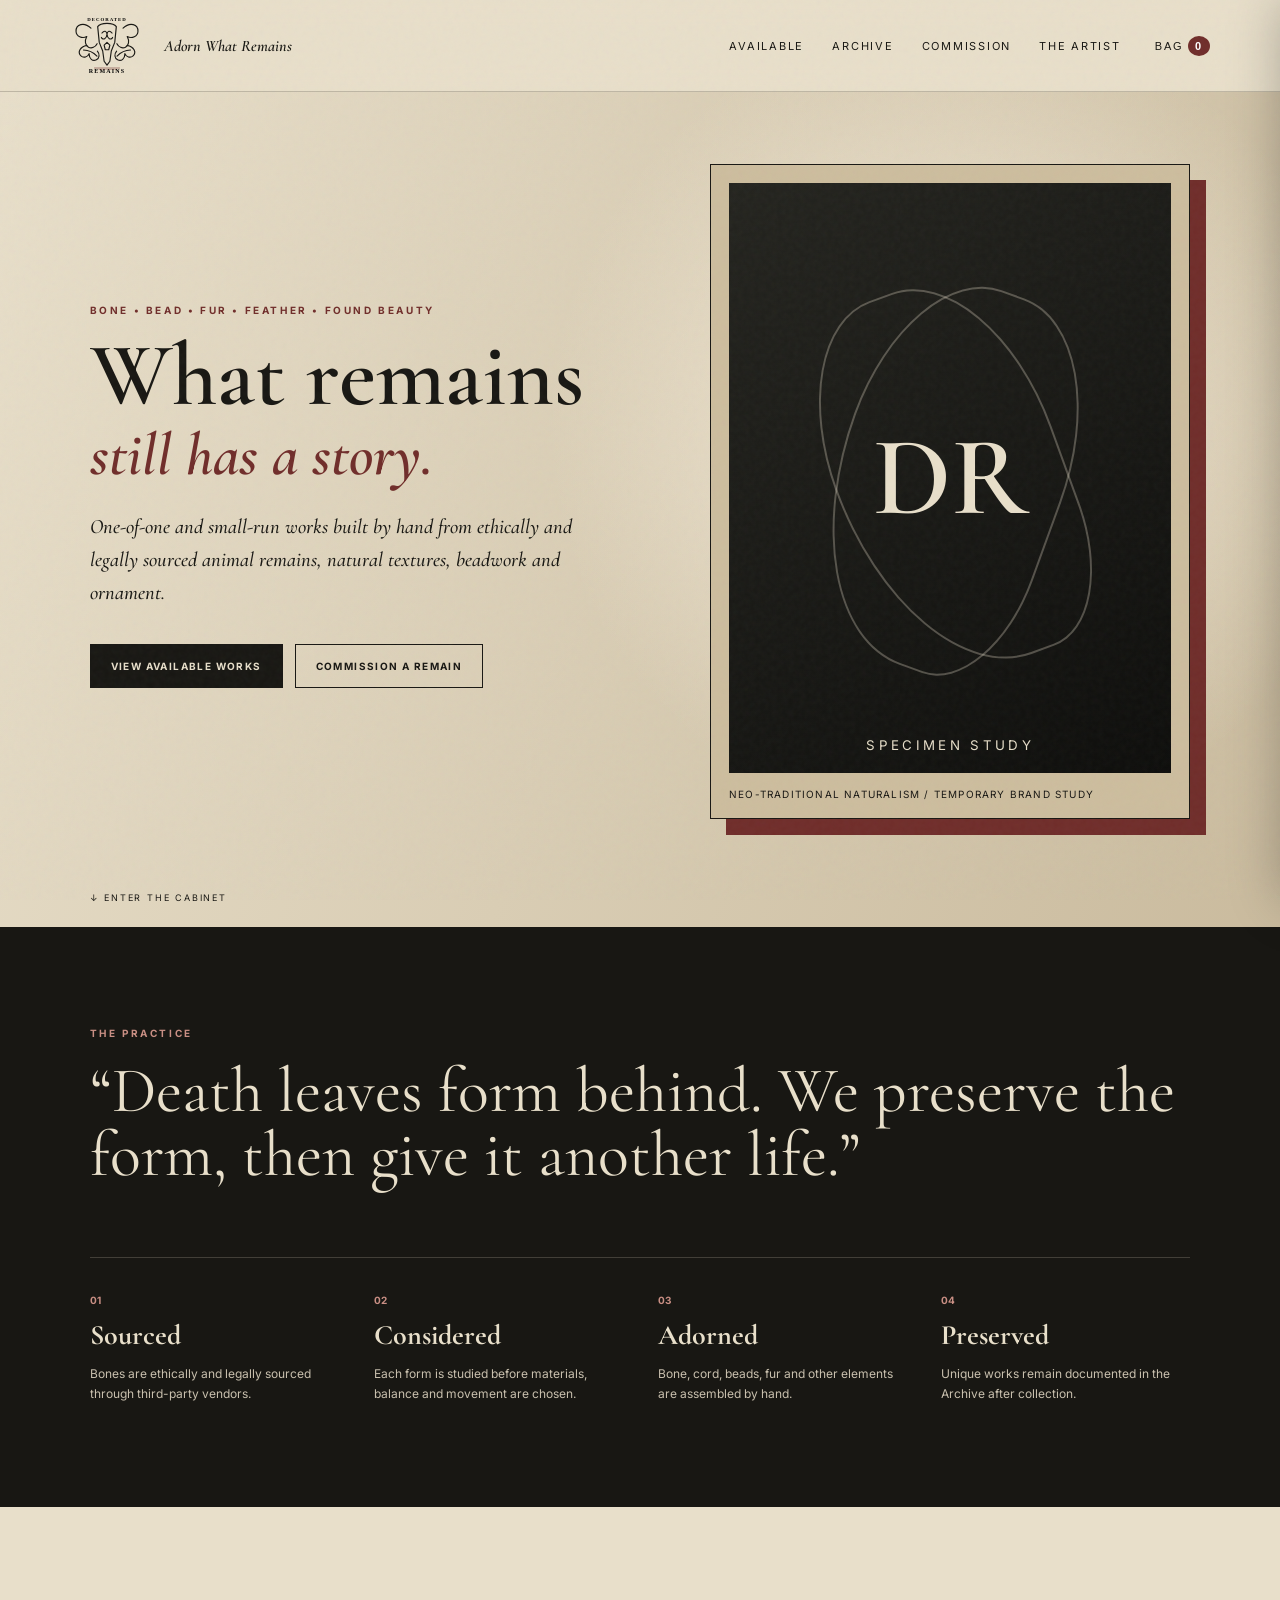
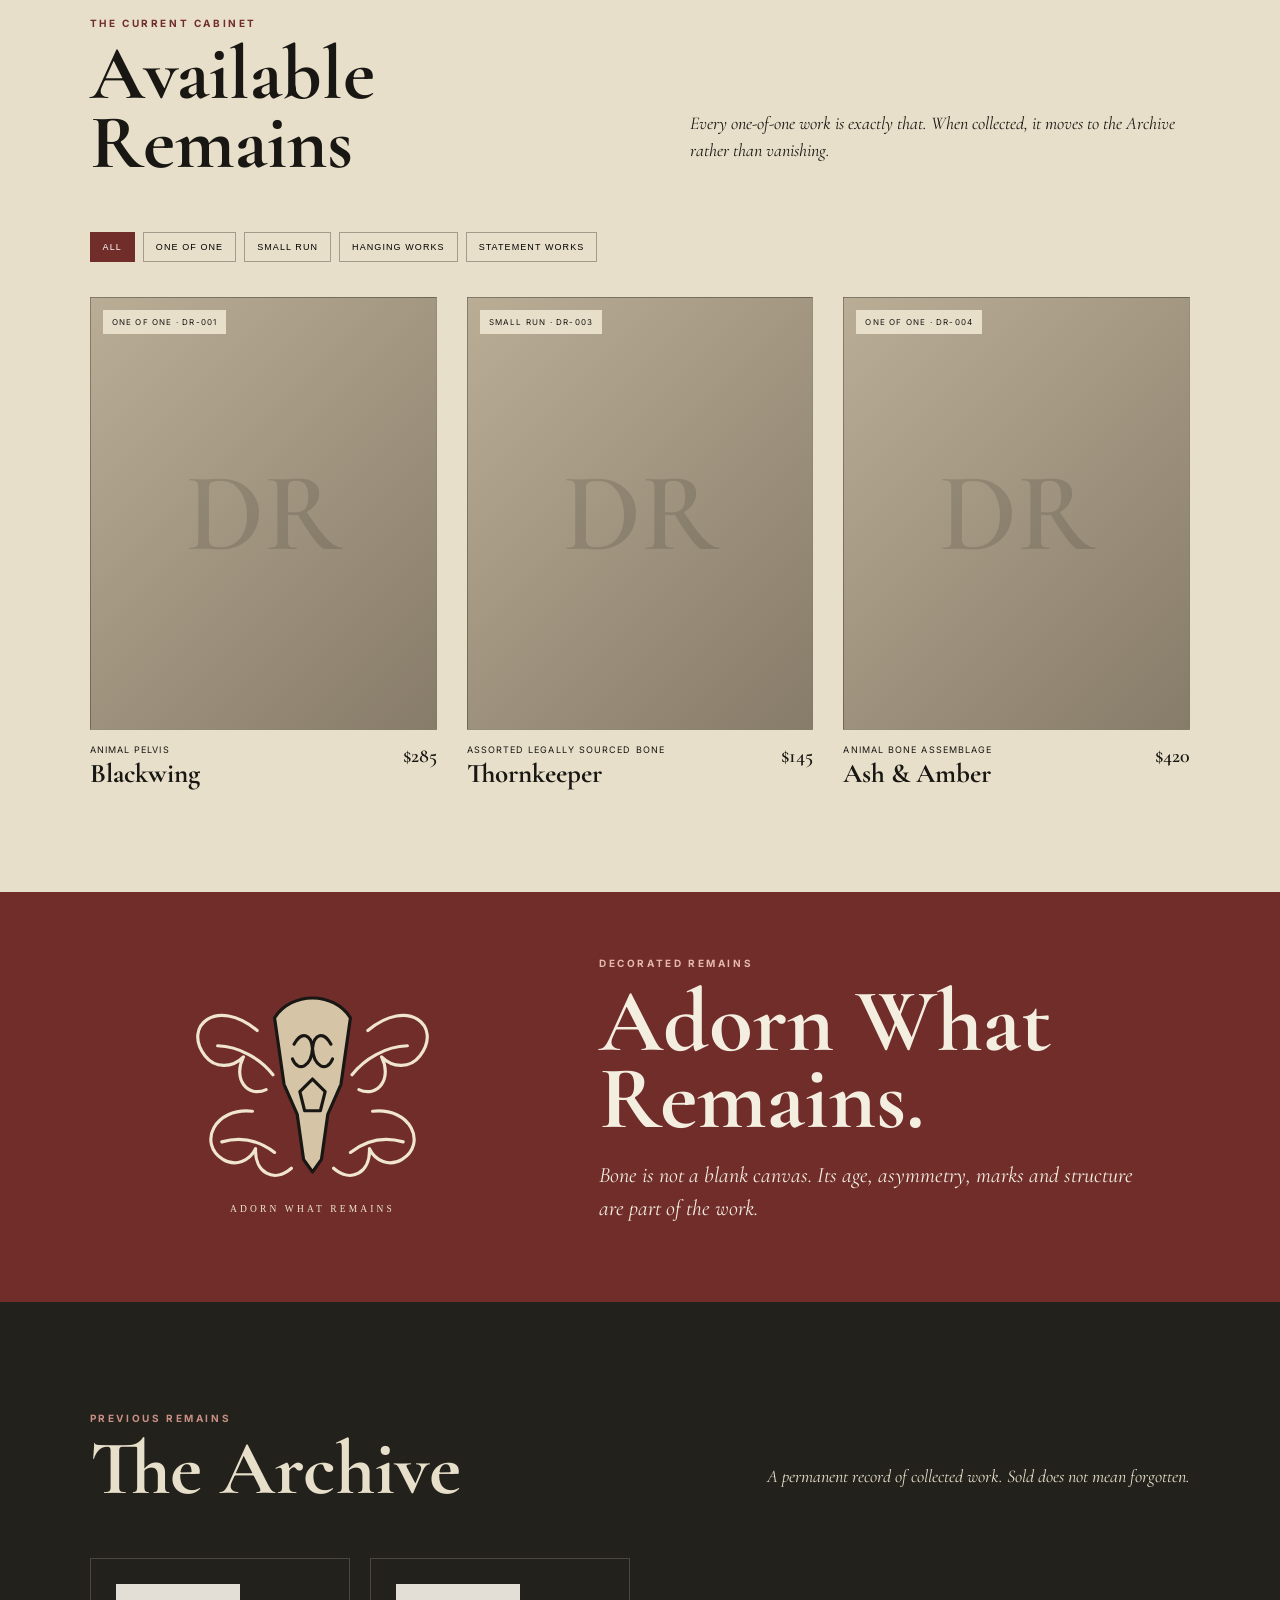
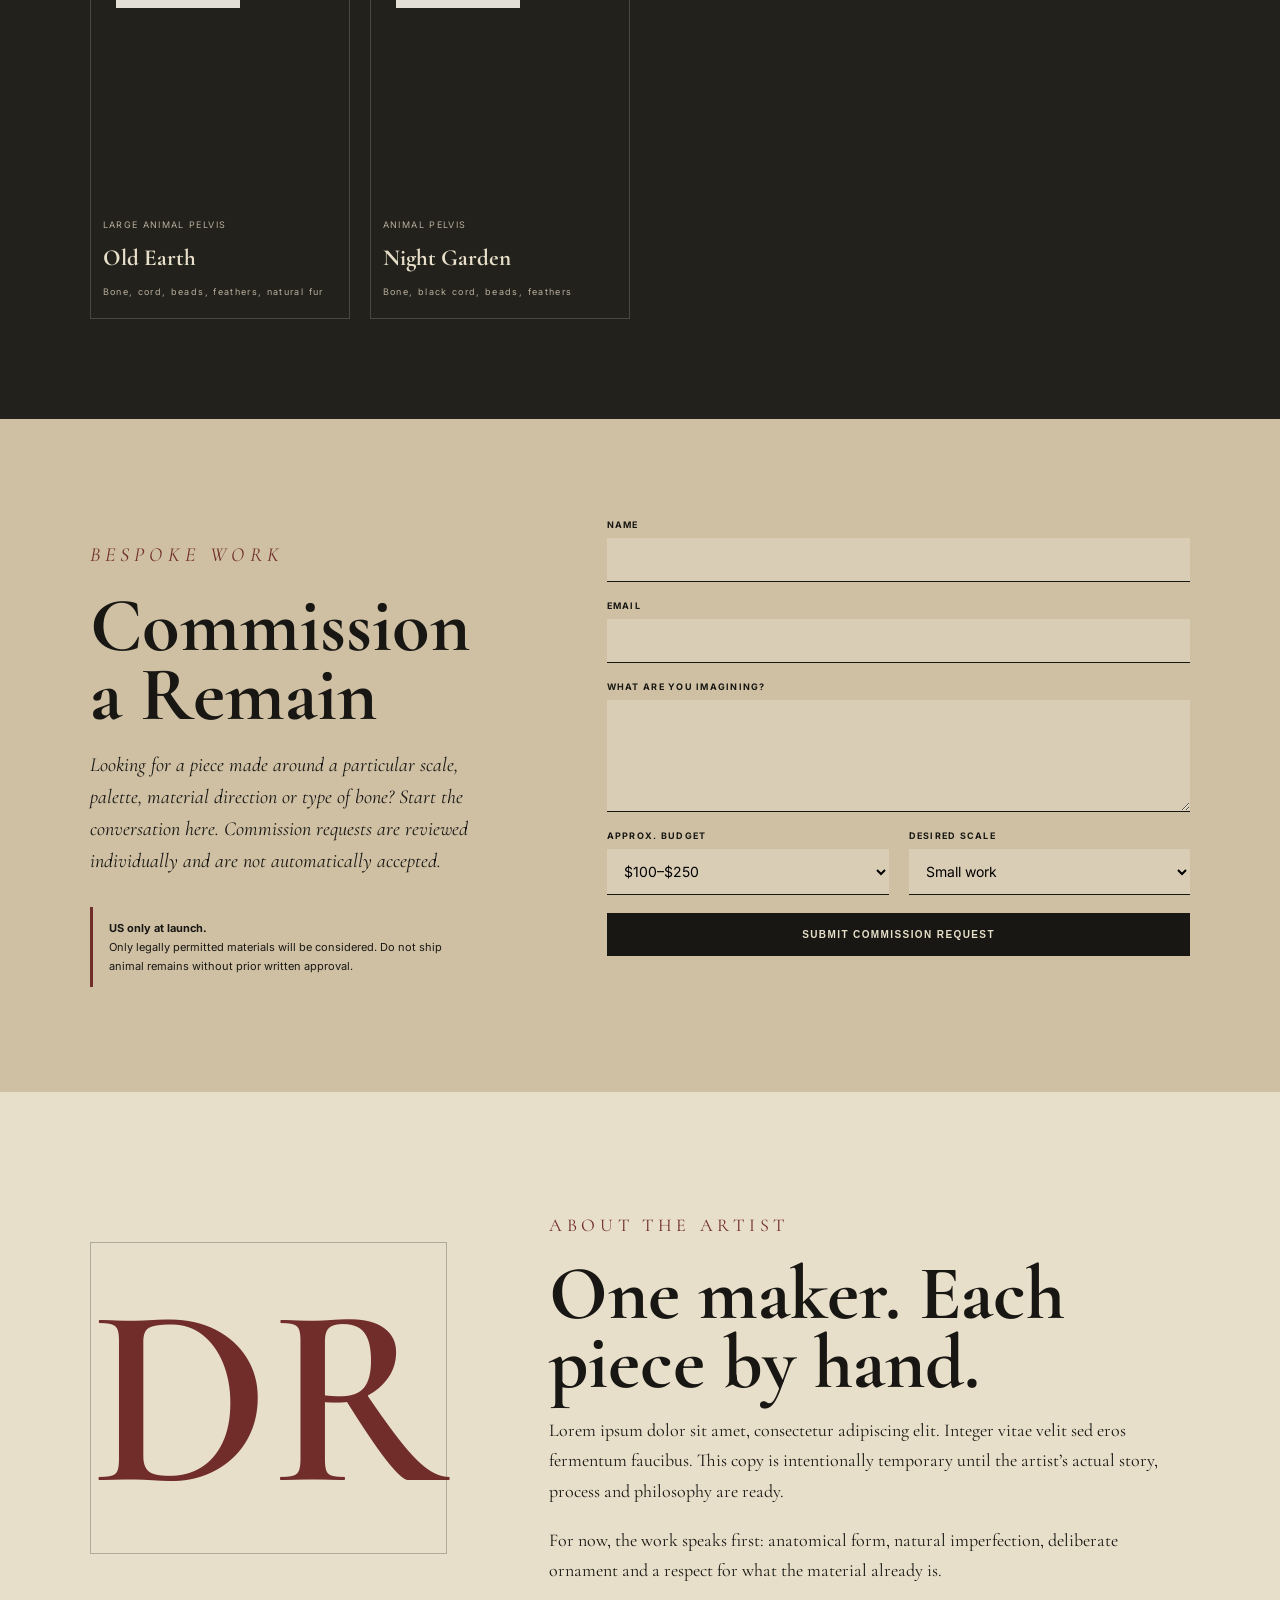
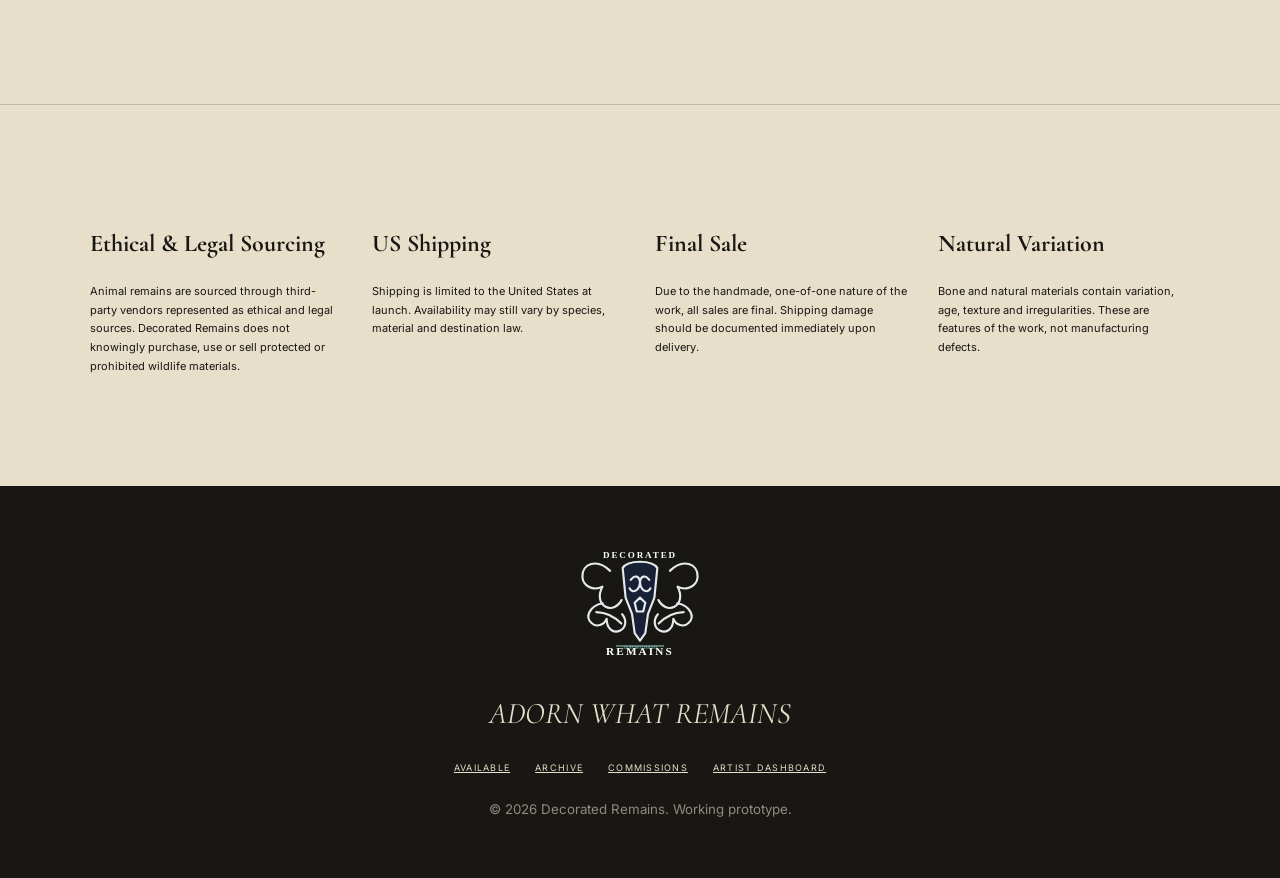
==== index.html @ b5b84446 "Build Decorated Remains storefront, archive, commissions and dashboard" ====
<!doctype html><html lang="en"><head><meta charset="utf-8"><meta name="viewport" content="width=device-width,initial-scale=1"><meta name="description" content="Decorated Remains. One-of-one and repeatable works made from ethically and legally sourced animal bones and natural materials."><title>Decorated Remains | Adorn What Remains</title><link rel="stylesheet" href="styles.css"></head><body><div class="grain"></div><header class="site-header"><a class="brand" href="#top"><img src="assets/logo.svg" alt="Decorated Remains"><span>Adorn What Remains</span></a><button class="menu" aria-label="Menu">☰</button><nav><a href="#available">Available</a><a href="#archive">Archive</a><a href="#commission">Commission</a><a href="#about">The Artist</a><button class="cart-btn" data-cart-open>Bag <b data-cart-count>0</b></button></nav></header><main id="top"><section class="hero"><div class="hero-copy"><p class="eyebrow">Bone • Bead • Fur • Feather • Found Beauty</p><h1>What remains<br><i>still has a story.</i></h1><p class="lede">One-of-one and small-run works built by hand from ethically and legally sourced animal remains, natural textures, beadwork and ornament.</p><div class="actions"><a class="btn primary" href="#available">View Available Works</a><a class="btn" href="#commission">Commission a Remain</a></div></div><div class="hero-art"><div class="specimen-frame"><div class="bone-placeholder"><span>DR</span><small>SPECIMEN STUDY</small></div><p>Neo-traditional naturalism / temporary brand study</p></div></div><div class="scroll-mark">↓ ENTER THE CABINET</div></section><section class="manifesto"><p class="eyebrow">THE PRACTICE</p><blockquote>“Death leaves form behind. We preserve the form, then give it another life.”</blockquote><div class="process"><div><b>01</b><h3>Sourced</h3><p>Bones are ethically and legally sourced through third-party vendors.</p></div><div><b>02</b><h3>Considered</h3><p>Each form is studied before materials, balance and movement are chosen.</p></div><div><b>03</b><h3>Adorned</h3><p>Bone, cord, beads, fur and other elements are assembled by hand.</p></div><div><b>04</b><h3>Preserved</h3><p>Unique works remain documented in the Archive after collection.</p></div></div></section><section id="available" class="catalog section"><div class="section-head"><div><p class="eyebrow">THE CURRENT CABINET</p><h2>Available Remains</h2></div><p>Every one-of-one work is exactly that. When collected, it moves to the Archive rather than vanishing.</p></div><div class="filters"><button class="active" data-filter="all">All</button><button data-filter="one-of-one">One of One</button><button data-filter="repeatable">Small Run</button><button data-filter="hanging">Hanging Works</button><button data-filter="statement">Statement Works</button></div><div id="product-grid" class="product-grid"></div></section><section class="quote-band"><img src="assets/flash.svg" alt="Neo-traditional flash study"><div><p class="eyebrow">DECORATED REMAINS</p><h2>Adorn What Remains.</h2><p>Bone is not a blank canvas. Its age, asymmetry, marks and structure are part of the work.</p></div></section><section id="archive" class="section dark"><div class="section-head"><div><p class="eyebrow">PREVIOUS REMAINS</p><h2>The Archive</h2></div><p>A permanent record of collected work. Sold does not mean forgotten.</p></div><div id="archive-grid" class="archive-grid"></div></section><section id="commission" class="commission section"><div><p class="eyebrow">BESPOKE WORK</p><h2>Commission a Remain</h2><p>Looking for a piece made around a particular scale, palette, material direction or type of bone? Start the conversation here. Commission requests are reviewed individually and are not automatically accepted.</p><div class="note"><b>US only at launch.</b><br>Only legally permitted materials will be considered. Do not ship animal remains without prior written approval.</div></div><form id="commission-form"><label>Name<input name="name" required></label><label>Email<input name="email" type="email" required></label><label>What are you imagining?<textarea name="vision" rows="5" required></textarea></label><div class="two"><label>Approx. budget<select name="budget"><option>$100–$250</option><option>$250–$500</option><option>$500–$1,000</option><option>$1,000+</option></select></label><label>Desired scale<select name="scale"><option>Small work</option><option>Hanging work</option><option>Statement work</option><option>Not sure</option></select></label></div><button class="btn primary" type="submit">Submit Commission Request</button><small class="form-status"></small></form></section><section id="about" class="about section"><div class="about-mark">DR</div><div><p class="eyebrow">ABOUT THE ARTIST</p><h2>One maker. Each piece by hand.</h2><p>Lorem ipsum dolor sit amet, consectetur adipiscing elit. Integer vitae velit sed eros fermentum faucibus. This copy is intentionally temporary until the artist’s actual story, process and philosophy are ready.</p><p>For now, the work speaks first: anatomical form, natural imperfection, deliberate ornament and a respect for what the material already is.</p></div></section><section class="policies section"><article><h3>Ethical & Legal Sourcing</h3><p>Animal remains are sourced through third-party vendors represented as ethical and legal sources. Decorated Remains does not knowingly purchase, use or sell protected or prohibited wildlife materials.</p></article><article><h3>US Shipping</h3><p>Shipping is limited to the United States at launch. Availability may still vary by species, material and destination law.</p></article><article><h3>Final Sale</h3><p>Due to the handmade, one-of-one nature of the work, all sales are final. Shipping damage should be documented immediately upon delivery.</p></article><article><h3>Natural Variation</h3><p>Bone and natural materials contain variation, age, texture and irregularities. These are features of the work, not manufacturing defects.</p></article></section></main><footer><img src="assets/logo.svg" alt="Decorated Remains"><p>ADORN WHAT REMAINS</p><div><a href="#available">Available</a><a href="#archive">Archive</a><a href="#commission">Commissions</a><a href="admin.html">Artist Dashboard</a></div><small>© <span id="year"></span> Decorated Remains. Working prototype.</small></footer><aside class="cart" aria-hidden="true"><button class="cart-close" data-cart-close>×</button><p class="eyebrow">YOUR SELECTION</p><h2>The Bag</h2><div data-cart-items></div><div class="cart-total"><span>Total</span><b data-cart-total>$0</b></div><button class="btn primary checkout" data-checkout>Checkout Coming Soon</button><small>Payment processing is intentionally disabled in this build.</small></aside><div class="scrim" data-cart-close></div><dialog id="product-modal"><button class="modal-close">×</button><div id="modal-content"></div></dialog><script src="app.js"></script></body></html>
---- styles.css ----
@import url('https://fonts.googleapis.com/css2?family=Cormorant+Garamond:ital,wght@0,500;0,600;1,600&family=Inter:wght@400;500;600;700&display=swap');:root{--bone:#e8dfca;--paper:#d8c9ab;--ink:#181713;--blood:#702d2a;--moss:#3f4939;--gold:#9a7440;--smoke:#a89f8c;--white:#f4eee1}*{box-sizing:border-box}html{scroll-behavior:smooth}body{margin:0;background:var(--bone);color:var(--ink);font-family:Inter,sans-serif}.grain{position:fixed;inset:0;pointer-events:none;opacity:.13;z-index:99;background-image:url("data:image/svg+xml,%3Csvg viewBox='0 0 180 180' xmlns='http://www.w3.org/2000/svg'%3E%3Cfilter id='n'%3E%3CfeTurbulence type='fractalNoise' baseFrequency='.9' numOctaves='3' stitchTiles='stitch'/%3E%3C/filter%3E%3Crect width='100%25' height='100%25' filter='url(%23n)' opacity='.28'/%3E%3C/svg%3E")}.site-header{height:92px;display:flex;align-items:center;justify-content:space-between;padding:12px 5vw;border-bottom:1px solid #18171333;position:sticky;top:0;background:#e8dfcadf;backdrop-filter:blur(14px);z-index:30}.brand{display:flex;align-items:center;gap:14px;color:inherit;text-decoration:none}.brand img{width:86px;height:68px;object-fit:contain}.brand span{font:italic 600 16px 'Cormorant Garamond'}.site-header nav{display:flex;gap:28px;align-items:center}.site-header nav a,.cart-btn{color:inherit;text-decoration:none;text-transform:uppercase;font-size:11px;letter-spacing:.16em;background:none;border:0;cursor:pointer}.cart-btn b{background:var(--blood);color:white;border-radius:50%;padding:4px 7px}.menu{display:none;border:0;background:none;font-size:24px}.hero{min-height:calc(100vh - 92px);padding:8vh 7vw 12vh;display:grid;grid-template-columns:1.05fr .95fr;gap:7vw;align-items:center;position:relative;background:radial-gradient(circle at 75% 40%,#f3ead8 0,transparent 38%),linear-gradient(110deg,var(--bone),#cabb9e)}.eyebrow{font-size:10px;font-weight:700;letter-spacing:.26em;text-transform:uppercase;color:var(--blood)}h1,h2,h3,blockquote{font-family:'Cormorant Garamond',serif}h1{font-size:clamp(58px,7vw,118px);line-height:.78;margin:25px 0 30px;font-weight:600}h1 i{font-size:.67em;color:var(--blood)}.lede{max-width:660px;font:500 clamp(17px,1.6vw,22px)/1.6 'Cormorant Garamond';font-style:italic}.actions{display:flex;gap:12px;margin-top:35px;flex-wrap:wrap}.btn{display:inline-block;padding:15px 20px;border:1px solid var(--ink);text-transform:uppercase;letter-spacing:.14em;font-size:10px;font-weight:700;text-decoration:none;color:inherit;background:transparent;cursor:pointer}.btn.primary{background:var(--ink);color:var(--bone)}.btn:hover{transform:translateY(-2px)}.specimen-frame{border:1px solid var(--ink);padding:18px;background:#cdbd9e;box-shadow:16px 16px 0 #702d2a}.bone-placeholder{aspect-ratio:3/4;display:grid;place-items:center;background:linear-gradient(145deg,#24241f,#0e0e0c);color:var(--bone);position:relative;overflow:hidden}.bone-placeholder:before,.bone-placeholder:after{content:"";position:absolute;width:50%;height:65%;border:2px solid var(--bone);border-radius:48% 52% 36% 64%;opacity:.3;transform:rotate(20deg)}.bone-placeholder:after{transform:rotate(-20deg)}.bone-placeholder span{font:600 7rem 'Cormorant Garamond';z-index:2}.bone-placeholder small{position:absolute;bottom:20px;letter-spacing:.25em}.specimen-frame p{font-size:10px;letter-spacing:.12em;text-transform:uppercase;margin:15px 0 0}.scroll-mark{position:absolute;bottom:24px;left:7vw;font-size:9px;letter-spacing:.2em}.manifesto{background:var(--ink);color:var(--bone);padding:90px 7vw}.manifesto .eyebrow{color:#c98f84}.manifesto blockquote{font-size:clamp(36px,5vw,72px);line-height:1;margin:20px 0 70px;max-width:1100px}.process{display:grid;grid-template-columns:repeat(4,1fr);gap:35px;border-top:1px solid #e8dfca33;padding-top:30px}.process b{color:#c98f84;font-size:10px}.process h3{font-size:28px;margin:10px 0}.process p{font-size:12px;line-height:1.7;color:#c9c0ae}.section{padding:100px 7vw}.section-head{display:flex;justify-content:space-between;gap:40px;align-items:end;margin-bottom:50px}.section-head h2,.commission h2,.about h2{font-size:clamp(48px,6vw,82px);margin:5px 0;line-height:.9}.section-head>p{max-width:500px;font:italic 18px/1.5 'Cormorant Garamond'}.filters{display:flex;gap:8px;flex-wrap:wrap;margin-bottom:35px}.filters button{border:1px solid #18171355;background:transparent;padding:9px 12px;font-size:9px;letter-spacing:.12em;text-transform:uppercase;cursor:pointer}.filters button.active{background:var(--blood);color:white;border-color:var(--blood)}.product-grid{display:grid;grid-template-columns:repeat(3,1fr);gap:30px}.product-card{cursor:pointer}.product-image{aspect-ratio:4/5;background:linear-gradient(135deg,#b9ad96,#877c69);position:relative;overflow:hidden;border:1px solid #18171333;display:grid;place-items:center}.product-image:after{content:"DR";font:600 7rem 'Cormorant Garamond';opacity:.14}.product-image .badge{position:absolute;top:12px;left:12px;background:var(--bone);padding:7px 9px;font-size:8px;letter-spacing:.15em;z-index:2}.product-meta{display:flex;justify-content:space-between;gap:15px;padding-top:14px}.product-meta h3{font-size:27px;margin:2px 0}.product-meta p{margin:0;font-size:9px;letter-spacing:.12em;text-transform:uppercase}.product-meta strong{font:600 20px 'Cormorant Garamond'}.quote-band{background:var(--blood);color:var(--white);display:grid;grid-template-columns:.8fr 1.2fr;align-items:center;padding:55px 10vw;gap:8vw}.quote-band img{width:100%;max-height:400px}.quote-band .eyebrow{color:#e5b8ae}.quote-band h2{font-size:clamp(54px,7vw,100px);line-height:.85;margin:15px 0}.quote-band p:last-child{font:italic 22px/1.5 'Cormorant Garamond';max-width:650px}.dark{background:#22211c;color:var(--bone)}.dark .eyebrow{color:#c98f84}.archive-grid{display:grid;grid-template-columns:repeat(4,1fr);gap:20px}.archive-card{border:1px solid #e8dfca33;padding:12px}.archive-card .product-image{filter:saturate(.45);aspect-ratio:1}.archive-card h3{font-size:23px;margin:14px 0 5px}.archive-card p{font-size:9px;letter-spacing:.15em;color:#b8af9e}.commission{display:grid;grid-template-columns:.8fr 1.2fr;gap:10vw;background:#cfc0a4}.commission>div>p{font:italic 20px/1.6 'Cormorant Garamond'}.note{border-left:3px solid var(--blood);padding:12px 16px;font-size:11px;line-height:1.7;margin-top:30px}form{display:grid;gap:18px}label{display:grid;gap:8px;font-size:9px;font-weight:700;letter-spacing:.14em;text-transform:uppercase}input,textarea,select{width:100%;border:0;border-bottom:1px solid var(--ink);background:#f1e7d455;padding:13px;font:14px Inter}.two{display:grid;grid-template-columns:1fr 1fr;gap:20px}.form-status{min-height:18px}.about{display:grid;grid-template-columns:.65fr 1.35fr;gap:8vw;align-items:center}.about-mark{font:600 clamp(100px,20vw,280px) 'Cormorant Garamond';color:var(--blood);border:1px solid #18171344;text-align:center}.about p{font:18px/1.7 'Cormorant Garamond'}.policies{display:grid;grid-template-columns:repeat(4,1fr);gap:30px;border-top:1px solid #18171333}.policies h3{font-size:24px}.policies p{font-size:11px;line-height:1.7}footer{background:var(--ink);color:var(--bone);padding:60px 7vw;text-align:center}footer img{width:160px;filter:invert(1)}footer>p{font:italic 30px 'Cormorant Garamond'}footer div{display:flex;justify-content:center;gap:25px;margin:25px}footer a{color:inherit;font-size:9px;letter-spacing:.14em;text-transform:uppercase}footer small{color:#918a7d}.cart{position:fixed;right:0;top:0;width:min(440px,92vw);height:100vh;background:var(--bone);z-index:60;padding:45px;transform:translateX(105%);transition:.3s;box-shadow:-20px 0 50px #0004}.cart.open{transform:none}.cart-close,.modal-close{position:absolute;right:20px;top:16px;border:0;background:none;font-size:30px;cursor:pointer}.cart h2{font-size:52px;margin:5px 0 30px}.cart-item{display:flex;justify-content:space-between;border-top:1px solid #18171333;padding:14px 0;font-size:12px}.cart-item button{border:0;background:none;color:var(--blood);cursor:pointer}.cart-total{display:flex;justify-content:space-between;border-top:2px solid var(--ink);padding:18px 0;margin-top:20px}.checkout{width:100%}.cart small{display:block;margin-top:10px;line-height:1.5}.scrim{position:fixed;inset:0;background:#0008;z-index:50;display:none}.scrim.open{display:block}dialog{width:min(980px,92vw);border:0;padding:0;background:var(--bone);color:var(--ink);box-shadow:0 30px 80px #0008}dialog::backdrop{background:#111c}.modal-layout{display:grid;grid-template-columns:1fr 1fr}.modal-visual{min-height:620px;background:linear-gradient(145deg,#a99c85,#6d6558);display:grid;place-items:center;font:600 8rem 'Cormorant Garamond';color:#e8dfca55}.modal-copy{padding:55px}.modal-copy h2{font-size:58px;line-height:.9;margin:10px 0}.details{display:grid;grid-template-columns:1fr 1fr;gap:15px;margin:25px 0;border-top:1px solid #18171344;padding-top:20px}.details span{font-size:9px;letter-spacing:.12em;text-transform:uppercase}.details b{display:block;font:600 18px 'Cormorant Garamond';margin-top:5px}@media(max-width:850px){.site-header nav{display:none}.menu{display:block}.site-header.nav-open nav{display:flex;position:absolute;top:92px;left:0;right:0;background:var(--bone);padding:25px;flex-direction:column}.hero,.commission,.about,.quote-band,.modal-layout{grid-template-columns:1fr}.hero{padding-top:55px}.hero-art{max-width:520px}.process,.policies{grid-template-columns:1fr 1fr}.product-grid{grid-template-columns:1fr 1fr}.archive-grid{grid-template-columns:1fr 1fr}.section-head{display:block}.modal-visual{min-height:350px}}@media(max-width:560px){.process,.policies,.product-grid,.archive-grid,.two{grid-template-columns:1fr}.section{padding:70px 6vw}.hero{padding-left:6vw;padding-right:6vw}.brand span{display:none}.modal-copy{padding:35px 25px}.modal-copy h2{font-size:45px}}
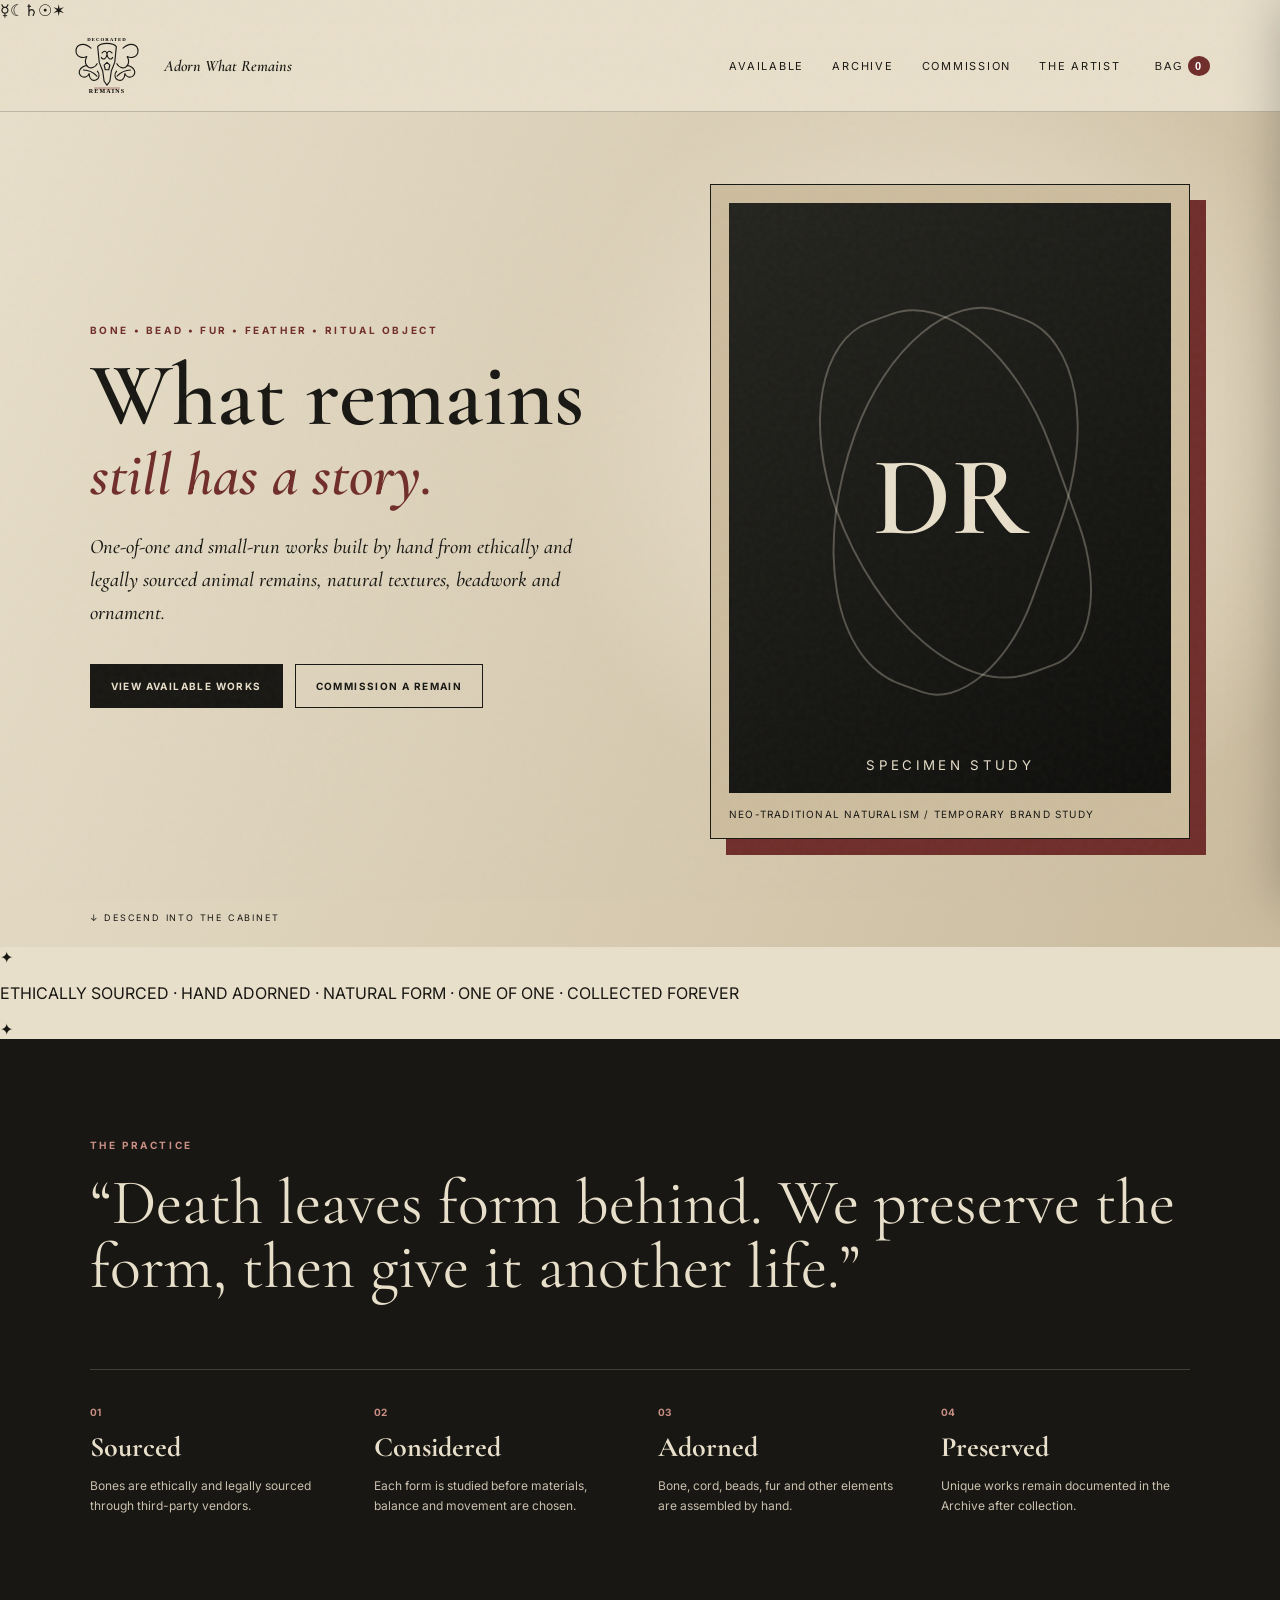
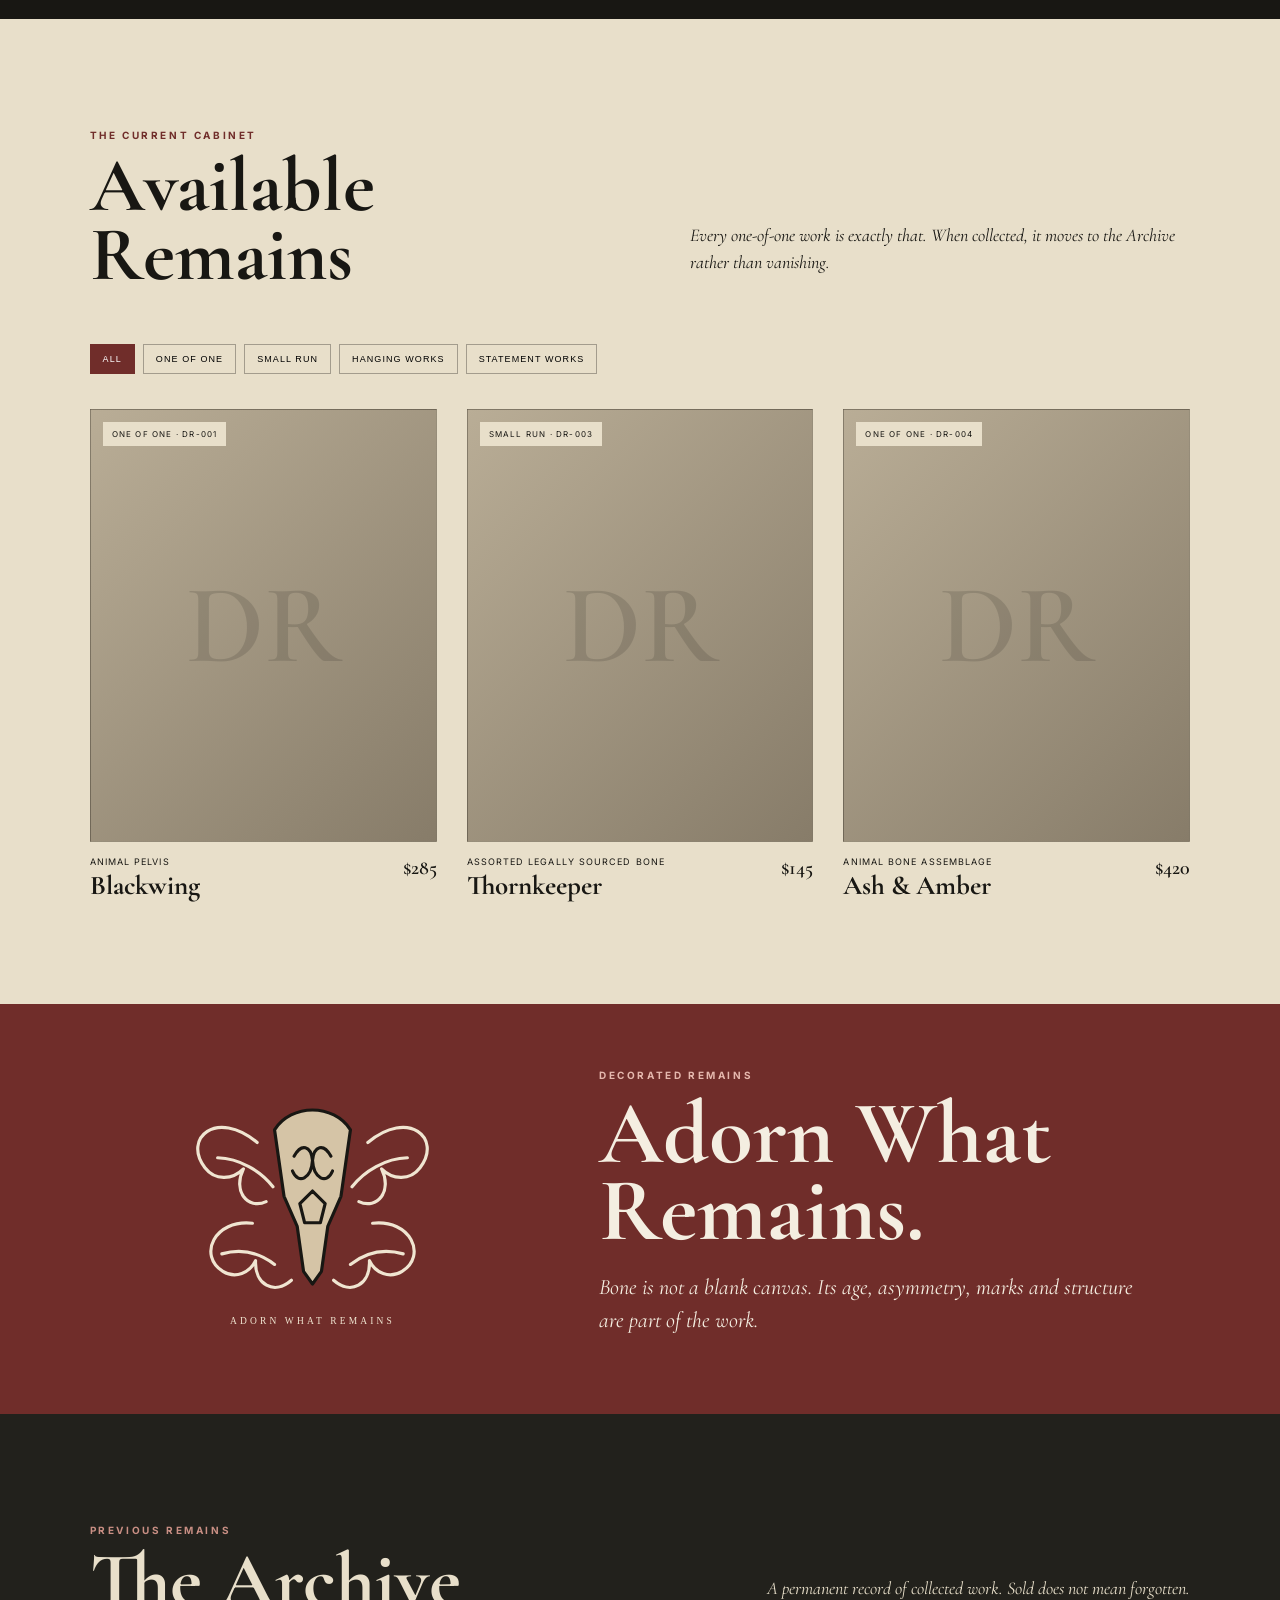
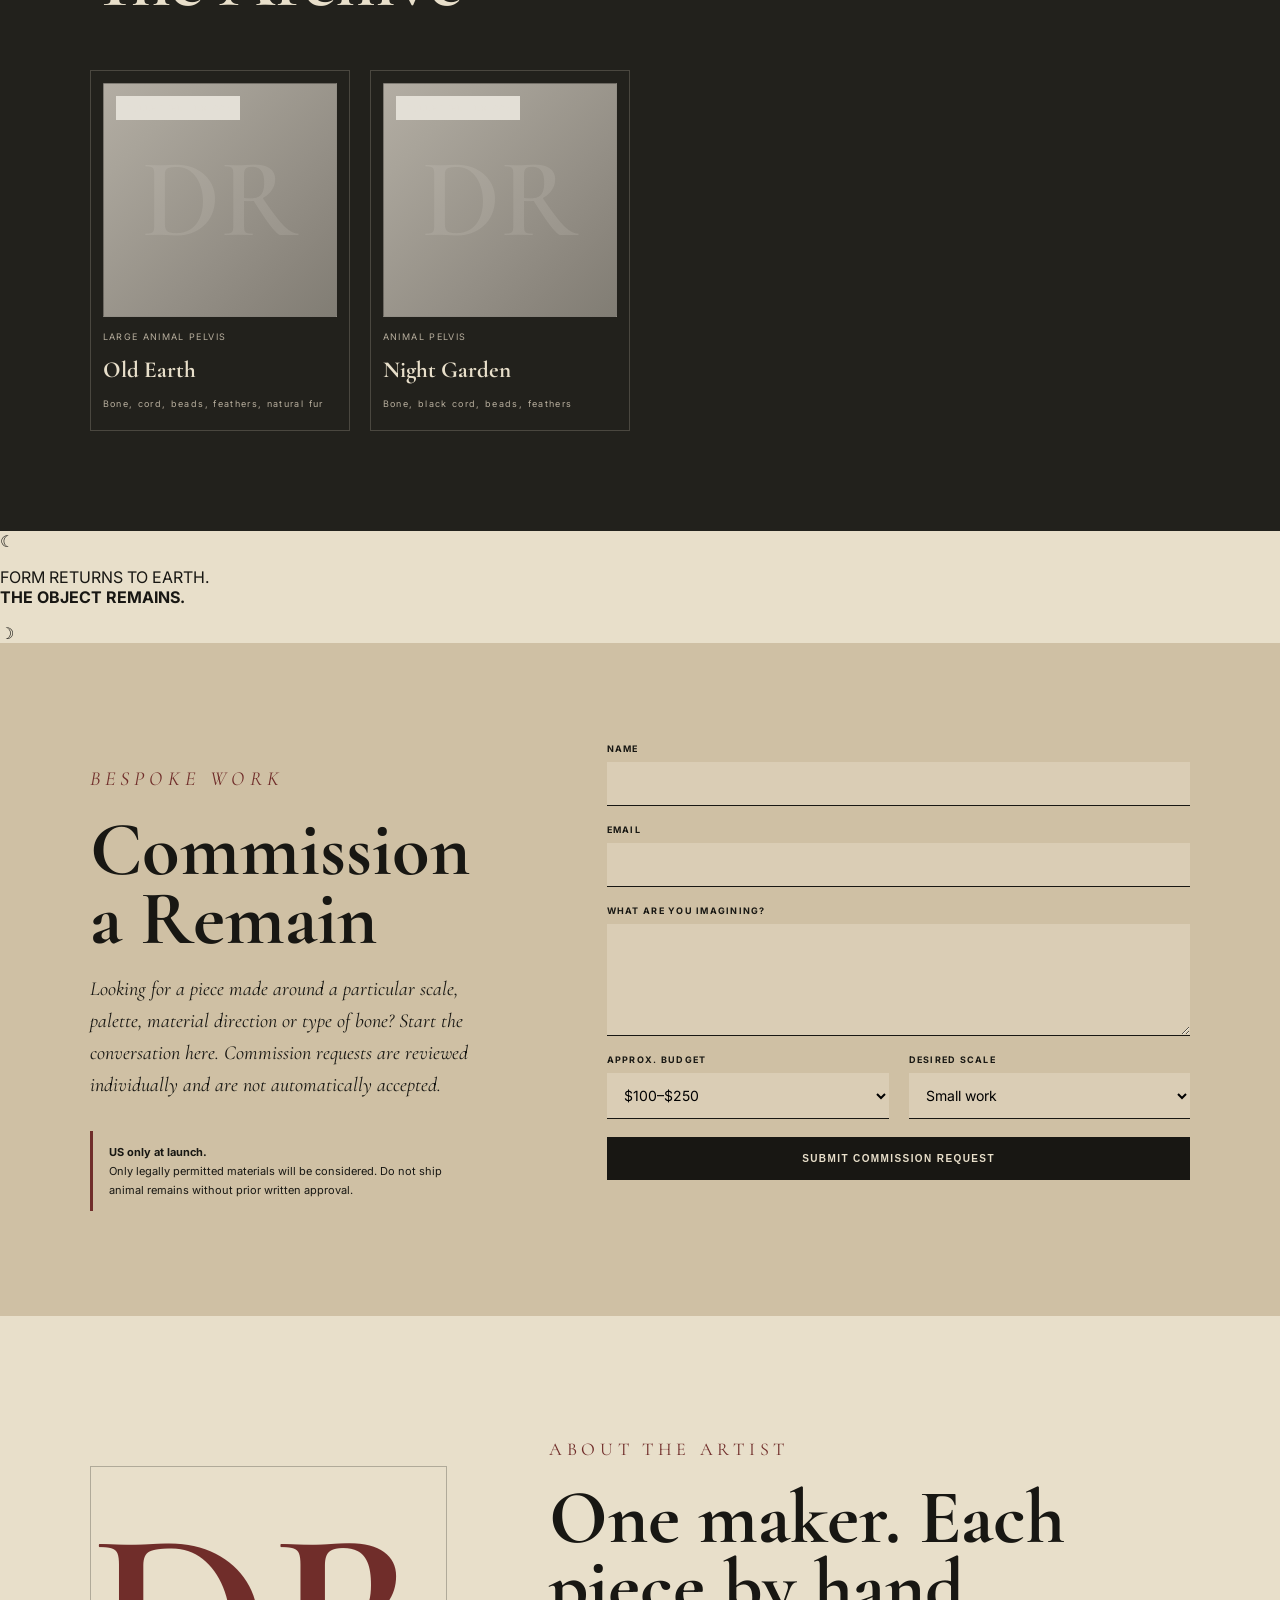
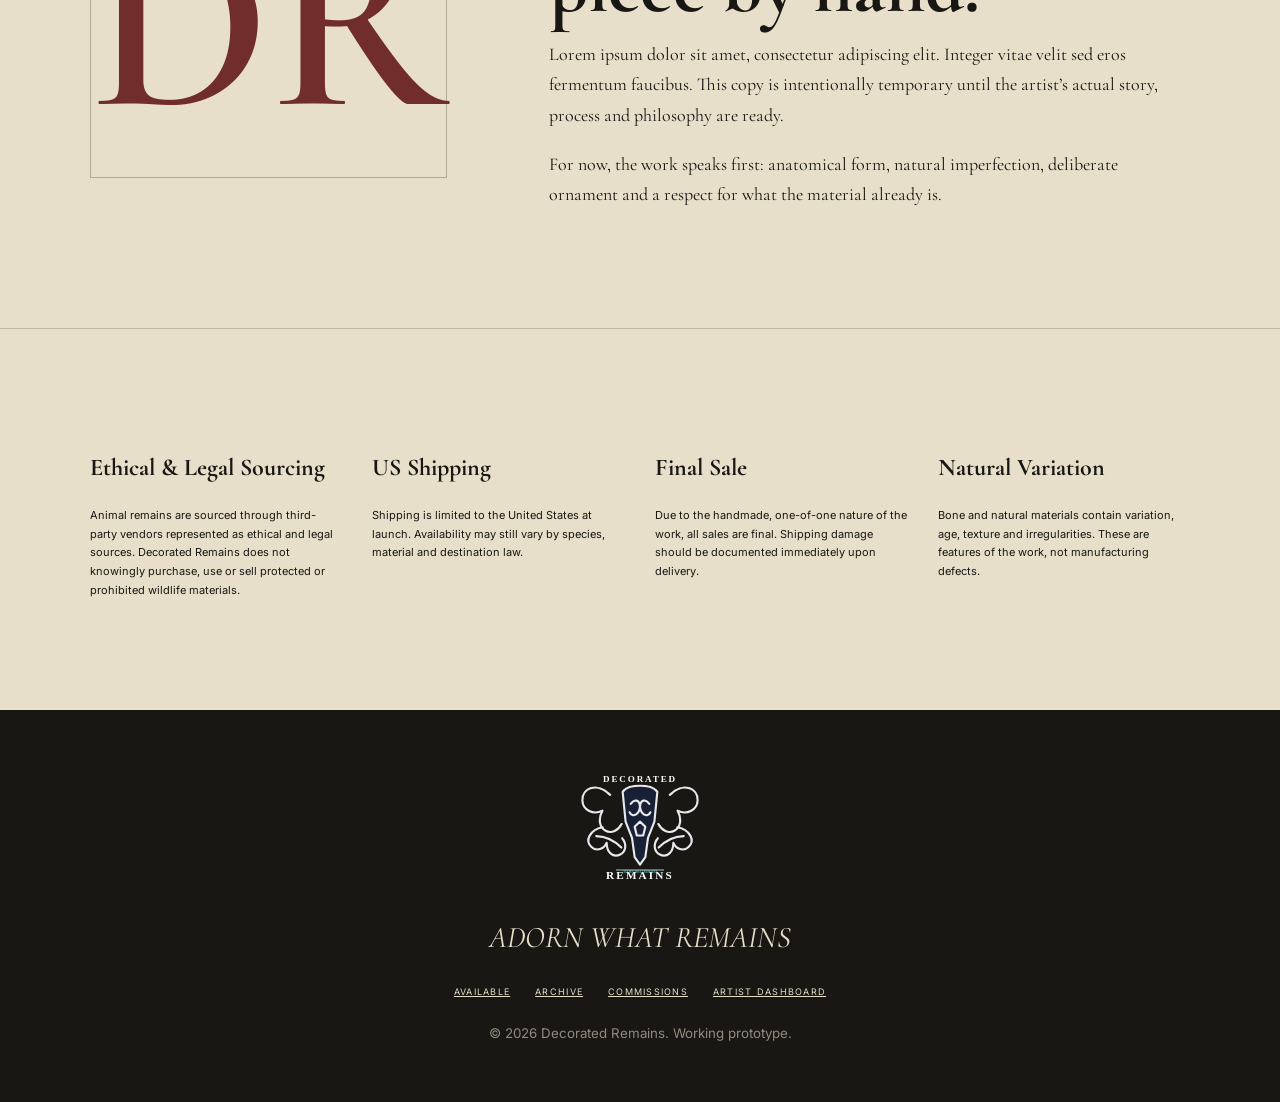
==== commit a59403dc: "Turn storefront into occult cabinet experience" ====
--- a/index.html
+++ b/index.html
@@ -1 +1,27 @@
-<!doctype html><html lang="en"><head><meta charset="utf-8"><meta name="viewport" content="width=device-width,initial-scale=1"><meta name="description" content="Decorated Remains. One-of-one and repeatable works made from ethically and legally sourced animal bones and natural materials."><title>Decorated Remains | Adorn What Remains</title><link rel="stylesheet" href="styles.css"></head><body><div class="grain"></div><header class="site-header"><a class="brand" href="#top"><img src="assets/logo.svg" alt="Decorated Remains"><span>Adorn What Remains</span></a><button class="menu" aria-label="Menu">☰</button><nav><a href="#available">Available</a><a href="#archive">Archive</a><a href="#commission">Commission</a><a href="#about">The Artist</a><button class="cart-btn" data-cart-open>Bag <b data-cart-count>0</b></button></nav></header><main id="top"><section class="hero"><div class="hero-copy"><p class="eyebrow">Bone • Bead • Fur • Feather • Found Beauty</p><h1>What remains<br><i>still has a story.</i></h1><p class="lede">One-of-one and small-run works built by hand from ethically and legally sourced animal remains, natural textures, beadwork and ornament.</p><div class="actions"><a class="btn primary" href="#available">View Available Works</a><a class="btn" href="#commission">Commission a Remain</a></div></div><div class="hero-art"><div class="specimen-frame"><div class="bone-placeholder"><span>DR</span><small>SPECIMEN STUDY</small></div><p>Neo-traditional naturalism / temporary brand study</p></div></div><div class="scroll-mark">↓ ENTER THE CABINET</div></section><section class="manifesto"><p class="eyebrow">THE PRACTICE</p><blockquote>“Death leaves form behind. We preserve the form, then give it another life.”</blockquote><div class="process"><div><b>01</b><h3>Sourced</h3><p>Bones are ethically and legally sourced through third-party vendors.</p></div><div><b>02</b><h3>Considered</h3><p>Each form is studied before materials, balance and movement are chosen.</p></div><div><b>03</b><h3>Adorned</h3><p>Bone, cord, beads, fur and other elements are assembled by hand.</p></div><div><b>04</b><h3>Preserved</h3><p>Unique works remain documented in the Archive after collection.</p></div></div></section><section id="available" class="catalog section"><div class="section-head"><div><p class="eyebrow">THE CURRENT CABINET</p><h2>Available Remains</h2></div><p>Every one-of-one work is exactly that. When collected, it moves to the Archive rather than vanishing.</p></div><div class="filters"><button class="active" data-filter="all">All</button><button data-filter="one-of-one">One of One</button><button data-filter="repeatable">Small Run</button><button data-filter="hanging">Hanging Works</button><button data-filter="statement">Statement Works</button></div><div id="product-grid" class="product-grid"></div></section><section class="quote-band"><img src="assets/flash.svg" alt="Neo-traditional flash study"><div><p class="eyebrow">DECORATED REMAINS</p><h2>Adorn What Remains.</h2><p>Bone is not a blank canvas. Its age, asymmetry, marks and structure are part of the work.</p></div></section><section id="archive" class="section dark"><div class="section-head"><div><p class="eyebrow">PREVIOUS REMAINS</p><h2>The Archive</h2></div><p>A permanent record of collected work. Sold does not mean forgotten.</p></div><div id="archive-grid" class="archive-grid"></div></section><section id="commission" class="commission section"><div><p class="eyebrow">BESPOKE WORK</p><h2>Commission a Remain</h2><p>Looking for a piece made around a particular scale, palette, material direction or type of bone? Start the conversation here. Commission requests are reviewed individually and are not automatically accepted.</p><div class="note"><b>US only at launch.</b><br>Only legally permitted materials will be considered. Do not ship animal remains without prior written approval.</div></div><form id="commission-form"><label>Name<input name="name" required></label><label>Email<input name="email" type="email" required></label><label>What are you imagining?<textarea name="vision" rows="5" required></textarea></label><div class="two"><label>Approx. budget<select name="budget"><option>$100–$250</option><option>$250–$500</option><option>$500–$1,000</option><option>$1,000+</option></select></label><label>Desired scale<select name="scale"><option>Small work</option><option>Hanging work</option><option>Statement work</option><option>Not sure</option></select></label></div><button class="btn primary" type="submit">Submit Commission Request</button><small class="form-status"></small></form></section><section id="about" class="about section"><div class="about-mark">DR</div><div><p class="eyebrow">ABOUT THE ARTIST</p><h2>One maker. Each piece by hand.</h2><p>Lorem ipsum dolor sit amet, consectetur adipiscing elit. Integer vitae velit sed eros fermentum faucibus. This copy is intentionally temporary until the artist’s actual story, process and philosophy are ready.</p><p>For now, the work speaks first: anatomical form, natural imperfection, deliberate ornament and a respect for what the material already is.</p></div></section><section class="policies section"><article><h3>Ethical & Legal Sourcing</h3><p>Animal remains are sourced through third-party vendors represented as ethical and legal sources. Decorated Remains does not knowingly purchase, use or sell protected or prohibited wildlife materials.</p></article><article><h3>US Shipping</h3><p>Shipping is limited to the United States at launch. Availability may still vary by species, material and destination law.</p></article><article><h3>Final Sale</h3><p>Due to the handmade, one-of-one nature of the work, all sales are final. Shipping damage should be documented immediately upon delivery.</p></article><article><h3>Natural Variation</h3><p>Bone and natural materials contain variation, age, texture and irregularities. These are features of the work, not manufacturing defects.</p></article></section></main><footer><img src="assets/logo.svg" alt="Decorated Remains"><p>ADORN WHAT REMAINS</p><div><a href="#available">Available</a><a href="#archive">Archive</a><a href="#commission">Commissions</a><a href="admin.html">Artist Dashboard</a></div><small>© <span id="year"></span> Decorated Remains. Working prototype.</small></footer><aside class="cart" aria-hidden="true"><button class="cart-close" data-cart-close>×</button><p class="eyebrow">YOUR SELECTION</p><h2>The Bag</h2><div data-cart-items></div><div class="cart-total"><span>Total</span><b data-cart-total>$0</b></div><button class="btn primary checkout" data-checkout>Checkout Coming Soon</button><small>Payment processing is intentionally disabled in this build.</small></aside><div class="scrim" data-cart-close></div><dialog id="product-modal"><button class="modal-close">×</button><div id="modal-content"></div></dialog><script src="app.js"></script></body></html>+<!doctype html>
+<html lang="en">
+<head>
+<meta charset="utf-8"><meta name="viewport" content="width=device-width,initial-scale=1">
+<meta name="description" content="Decorated Remains. One-of-one and repeatable works made from ethically and legally sourced animal bones and natural materials.">
+<title>Decorated Remains | Adorn What Remains</title>
+<link rel="stylesheet" href="styles.css">
+</head>
+<body>
+<div class="grain"></div><div class="vignette"></div><div class="cursor-orb"></div>
+<div class="occult-field" aria-hidden="true"><span class="sigil s1">☿</span><span class="sigil s2">☾</span><span class="sigil s3">♄</span><span class="sigil s4">☉</span><span class="sigil s5">✶</span></div>
+<header class="site-header"><a class="brand" href="#top"><img src="assets/logo.svg" alt="Decorated Remains"><span>Adorn What Remains</span></a><button class="menu" aria-label="Menu">☰</button><nav><a href="#available">Available</a><a href="#archive">Archive</a><a href="#commission">Commission</a><a href="#about">The Artist</a><button class="cart-btn" data-cart-open>Bag <b data-cart-count>0</b></button></nav></header>
+<main id="top">
+<section class="hero ritual-zone"><div class="hero-copy reveal"><p class="eyebrow">Bone • Bead • Fur • Feather • Ritual Object</p><h1>What remains<br><i>still has a story.</i></h1><p class="lede">One-of-one and small-run works built by hand from ethically and legally sourced animal remains, natural textures, beadwork and ornament.</p><div class="actions"><a class="btn primary" href="#available">View Available Works</a><a class="btn" href="#commission">Commission a Remain</a></div></div><div class="hero-art reveal"><div class="ritual-ring"><i></i><i></i><i></i><div class="specimen-frame"><div class="bone-placeholder"><span>DR</span><small>SPECIMEN STUDY</small></div><p>Neo-traditional naturalism / temporary brand study</p></div></div></div><div class="scroll-mark">↓ DESCEND INTO THE CABINET</div></section>
+<section class="omen-strip"><span>✦</span><p>ETHICALLY SOURCED · HAND ADORNED · NATURAL FORM · ONE OF ONE · COLLECTED FOREVER</p><span>✦</span></section>
+<section class="manifesto ritual-zone reveal"><p class="eyebrow">THE PRACTICE</p><blockquote>“Death leaves form behind. We preserve the form, then give it another life.”</blockquote><div class="process"><div><b>01</b><h3>Sourced</h3><p>Bones are ethically and legally sourced through third-party vendors.</p></div><div><b>02</b><h3>Considered</h3><p>Each form is studied before materials, balance and movement are chosen.</p></div><div><b>03</b><h3>Adorned</h3><p>Bone, cord, beads, fur and other elements are assembled by hand.</p></div><div><b>04</b><h3>Preserved</h3><p>Unique works remain documented in the Archive after collection.</p></div></div></section>
+<section id="available" class="catalog section ritual-zone reveal"><div class="section-head"><div><p class="eyebrow">THE CURRENT CABINET</p><h2>Available Remains</h2></div><p>Every one-of-one work is exactly that. When collected, it moves to the Archive rather than vanishing.</p></div><div class="filters"><button class="active" data-filter="all">All</button><button data-filter="one-of-one">One of One</button><button data-filter="repeatable">Small Run</button><button data-filter="hanging">Hanging Works</button><button data-filter="statement">Statement Works</button></div><div id="product-grid" class="product-grid"></div></section>
+<section class="quote-band reveal"><img src="assets/flash.svg" alt="Neo-traditional flash study"><div><p class="eyebrow">DECORATED REMAINS</p><h2>Adorn What Remains.</h2><p>Bone is not a blank canvas. Its age, asymmetry, marks and structure are part of the work.</p></div></section>
+<section id="archive" class="section dark ritual-zone reveal"><div class="section-head"><div><p class="eyebrow">PREVIOUS REMAINS</p><h2>The Archive</h2></div><p>A permanent record of collected work. Sold does not mean forgotten.</p></div><div id="archive-grid" class="archive-grid"></div></section>
+<section class="invocation reveal"><div class="invocation-mark">☾</div><p>FORM RETURNS TO EARTH.<br><strong>THE OBJECT REMAINS.</strong></p><div class="invocation-mark">☽</div></section>
+<section id="commission" class="commission section ritual-zone reveal"><div><p class="eyebrow">BESPOKE WORK</p><h2>Commission a Remain</h2><p>Looking for a piece made around a particular scale, palette, material direction or type of bone? Start the conversation here. Commission requests are reviewed individually and are not automatically accepted.</p><div class="note"><b>US only at launch.</b><br>Only legally permitted materials will be considered. Do not ship animal remains without prior written approval.</div></div><form id="commission-form"><label>Name<input name="name" required></label><label>Email<input name="email" type="email" required></label><label>What are you imagining?<textarea name="vision" rows="5" required></textarea></label><div class="two"><label>Approx. budget<select name="budget"><option>$100–$250</option><option>$250–$500</option><option>$500–$1,000</option><option>$1,000+</option></select></label><label>Desired scale<select name="scale"><option>Small work</option><option>Hanging work</option><option>Statement work</option><option>Not sure</option></select></label></div><button class="btn primary" type="submit">Submit Commission Request</button><small class="form-status"></small></form></section>
+<section id="about" class="about section reveal"><div class="about-mark"><span>DR</span></div><div><p class="eyebrow">ABOUT THE ARTIST</p><h2>One maker. Each piece by hand.</h2><p>Lorem ipsum dolor sit amet, consectetur adipiscing elit. Integer vitae velit sed eros fermentum faucibus. This copy is intentionally temporary until the artist’s actual story, process and philosophy are ready.</p><p>For now, the work speaks first: anatomical form, natural imperfection, deliberate ornament and a respect for what the material already is.</p></div></section>
+<section class="policies section reveal"><article><h3>Ethical & Legal Sourcing</h3><p>Animal remains are sourced through third-party vendors represented as ethical and legal sources. Decorated Remains does not knowingly purchase, use or sell protected or prohibited wildlife materials.</p></article><article><h3>US Shipping</h3><p>Shipping is limited to the United States at launch. Availability may still vary by species, material and destination law.</p></article><article><h3>Final Sale</h3><p>Due to the handmade, one-of-one nature of the work, all sales are final. Shipping damage should be documented immediately upon delivery.</p></article><article><h3>Natural Variation</h3><p>Bone and natural materials contain variation, age, texture and irregularities. These are features of the work, not manufacturing defects.</p></article></section>
+</main>
+<footer><img src="assets/logo.svg" alt="Decorated Remains"><p>ADORN WHAT REMAINS</p><div><a href="#available">Available</a><a href="#archive">Archive</a><a href="#commission">Commissions</a><a href="admin.html">Artist Dashboard</a></div><small>© <span id="year"></span> Decorated Remains. Working prototype.</small></footer>
+<aside class="cart" aria-hidden="true"><button class="cart-close" data-cart-close>×</button><p class="eyebrow">YOUR SELECTION</p><h2>The Bag</h2><div data-cart-items></div><div class="cart-total"><span>Total</span><b data-cart-total>$0</b></div><button class="btn primary checkout" data-checkout>Checkout Coming Soon</button><small>Payment processing is intentionally disabled in this build.</small></aside><div class="scrim" data-cart-close></div><dialog id="product-modal"><button class="modal-close">×</button><div id="modal-content"></div></dialog><script src="app.js"></script>
+</body></html>
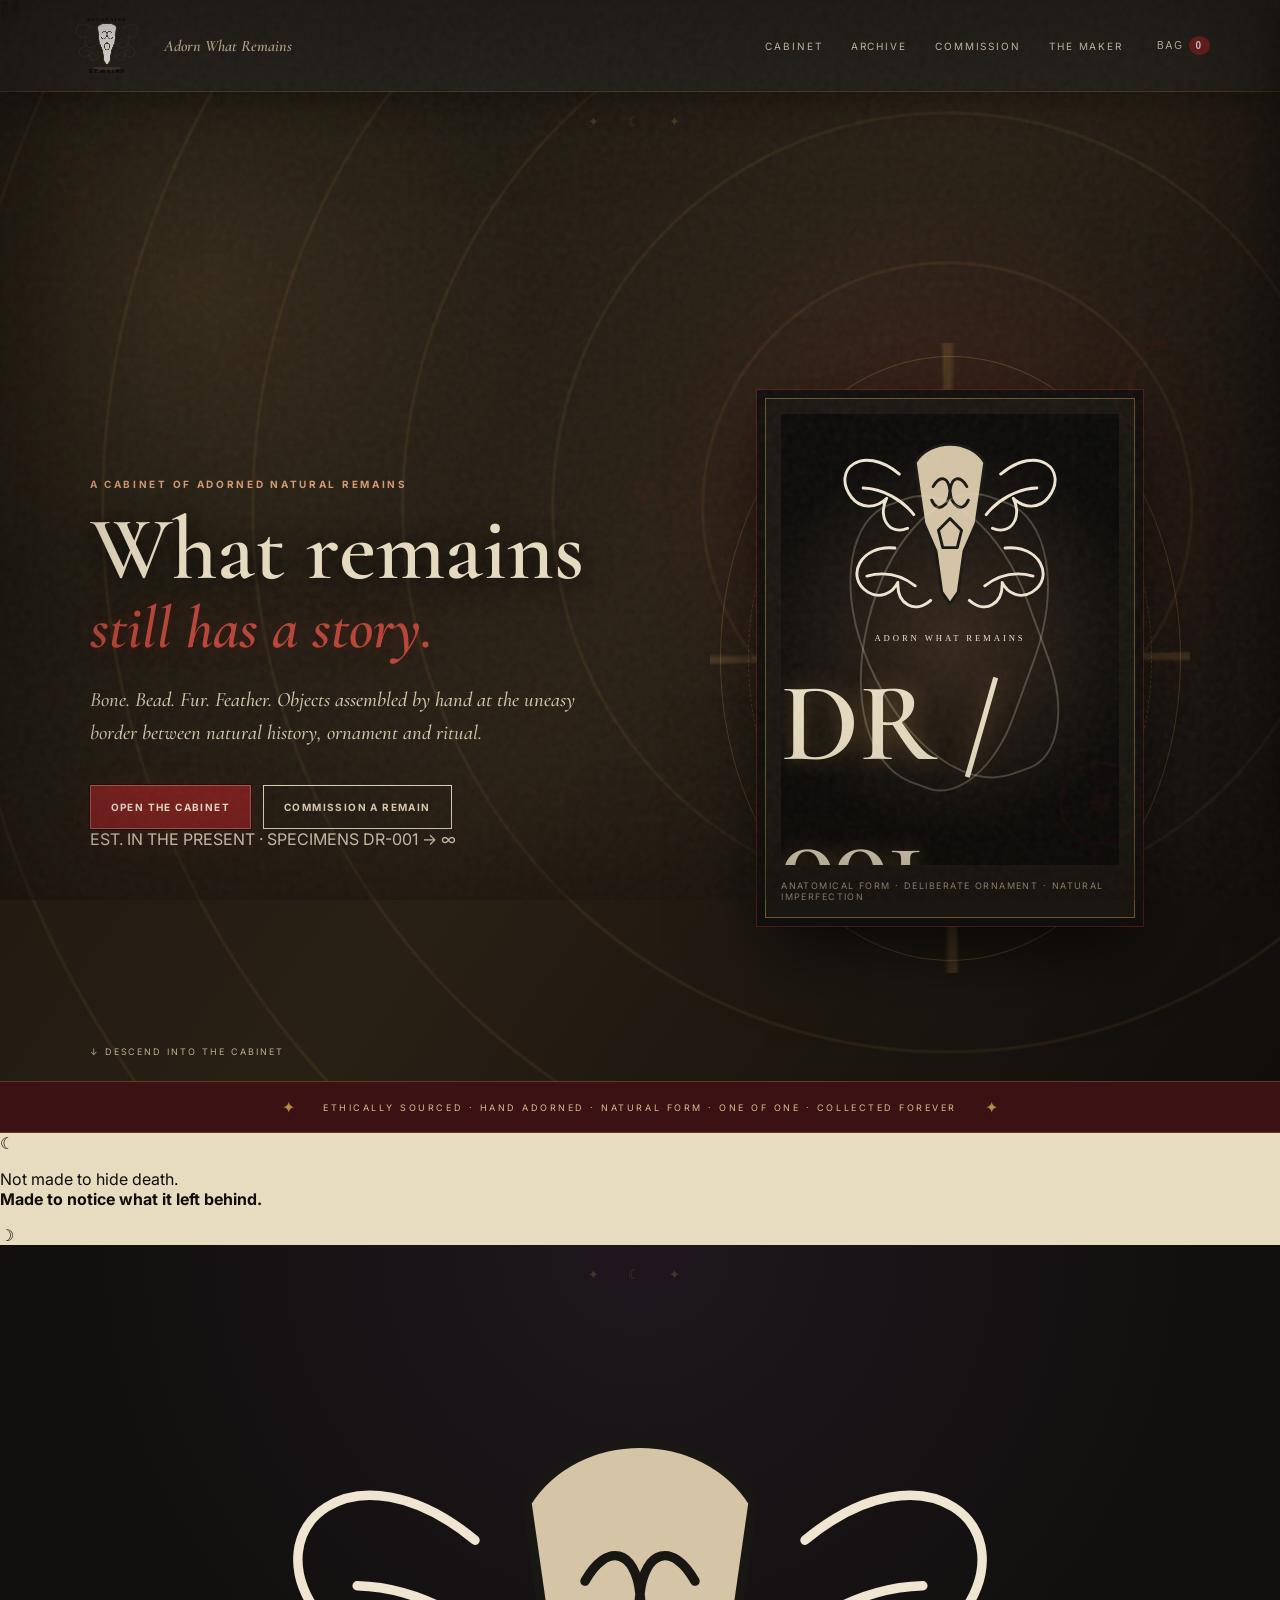
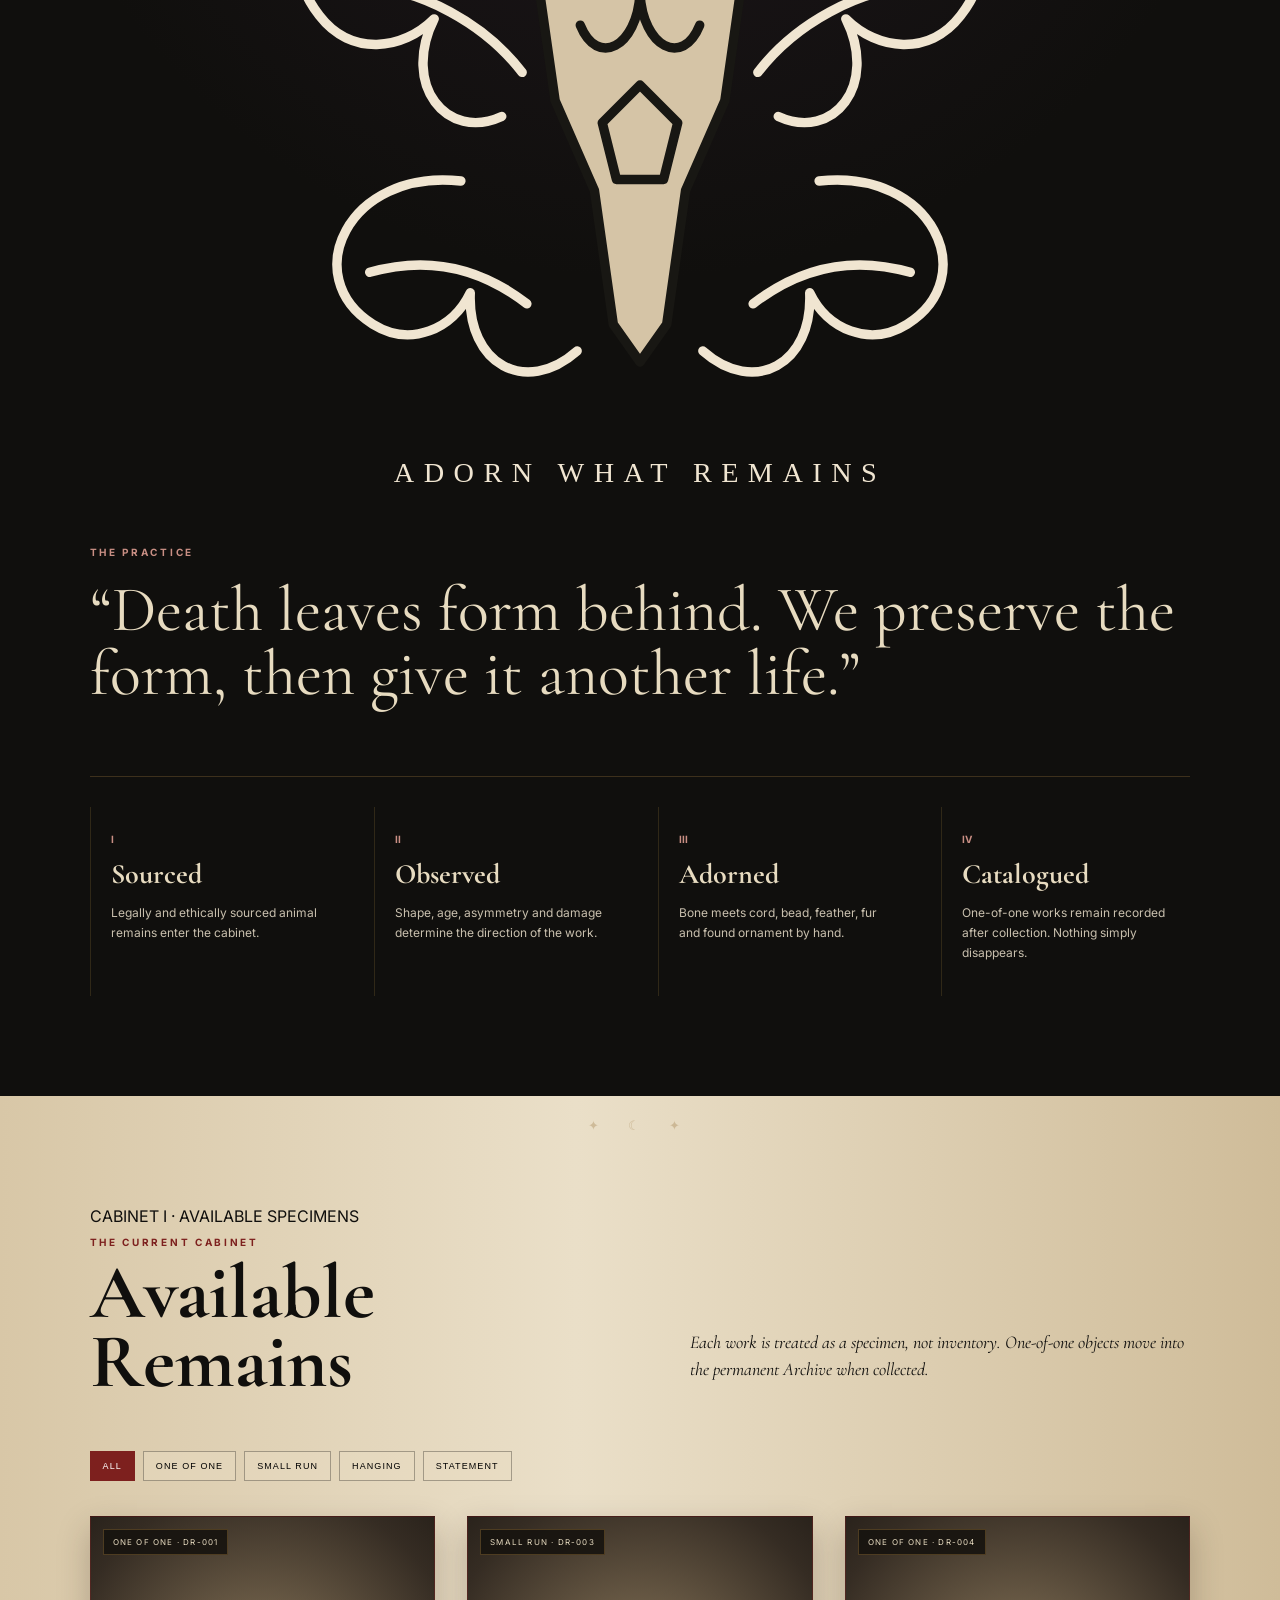
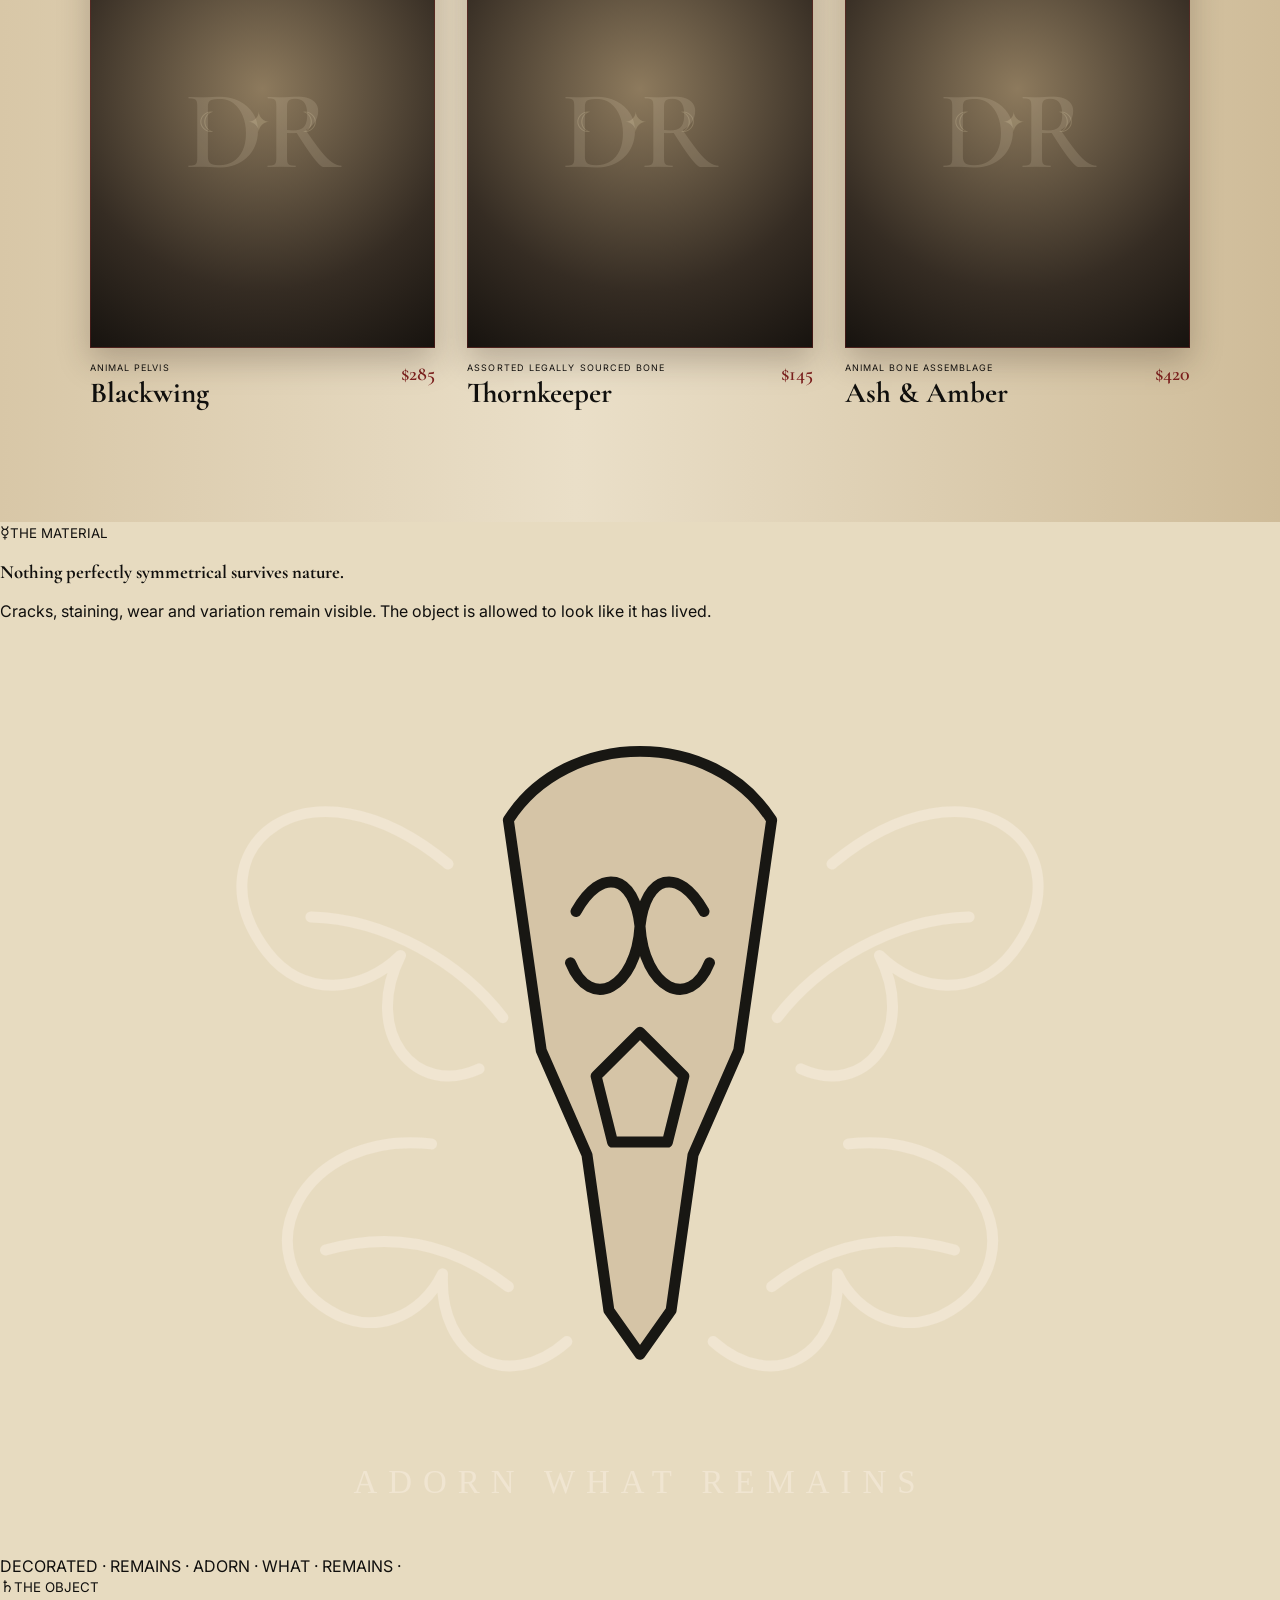
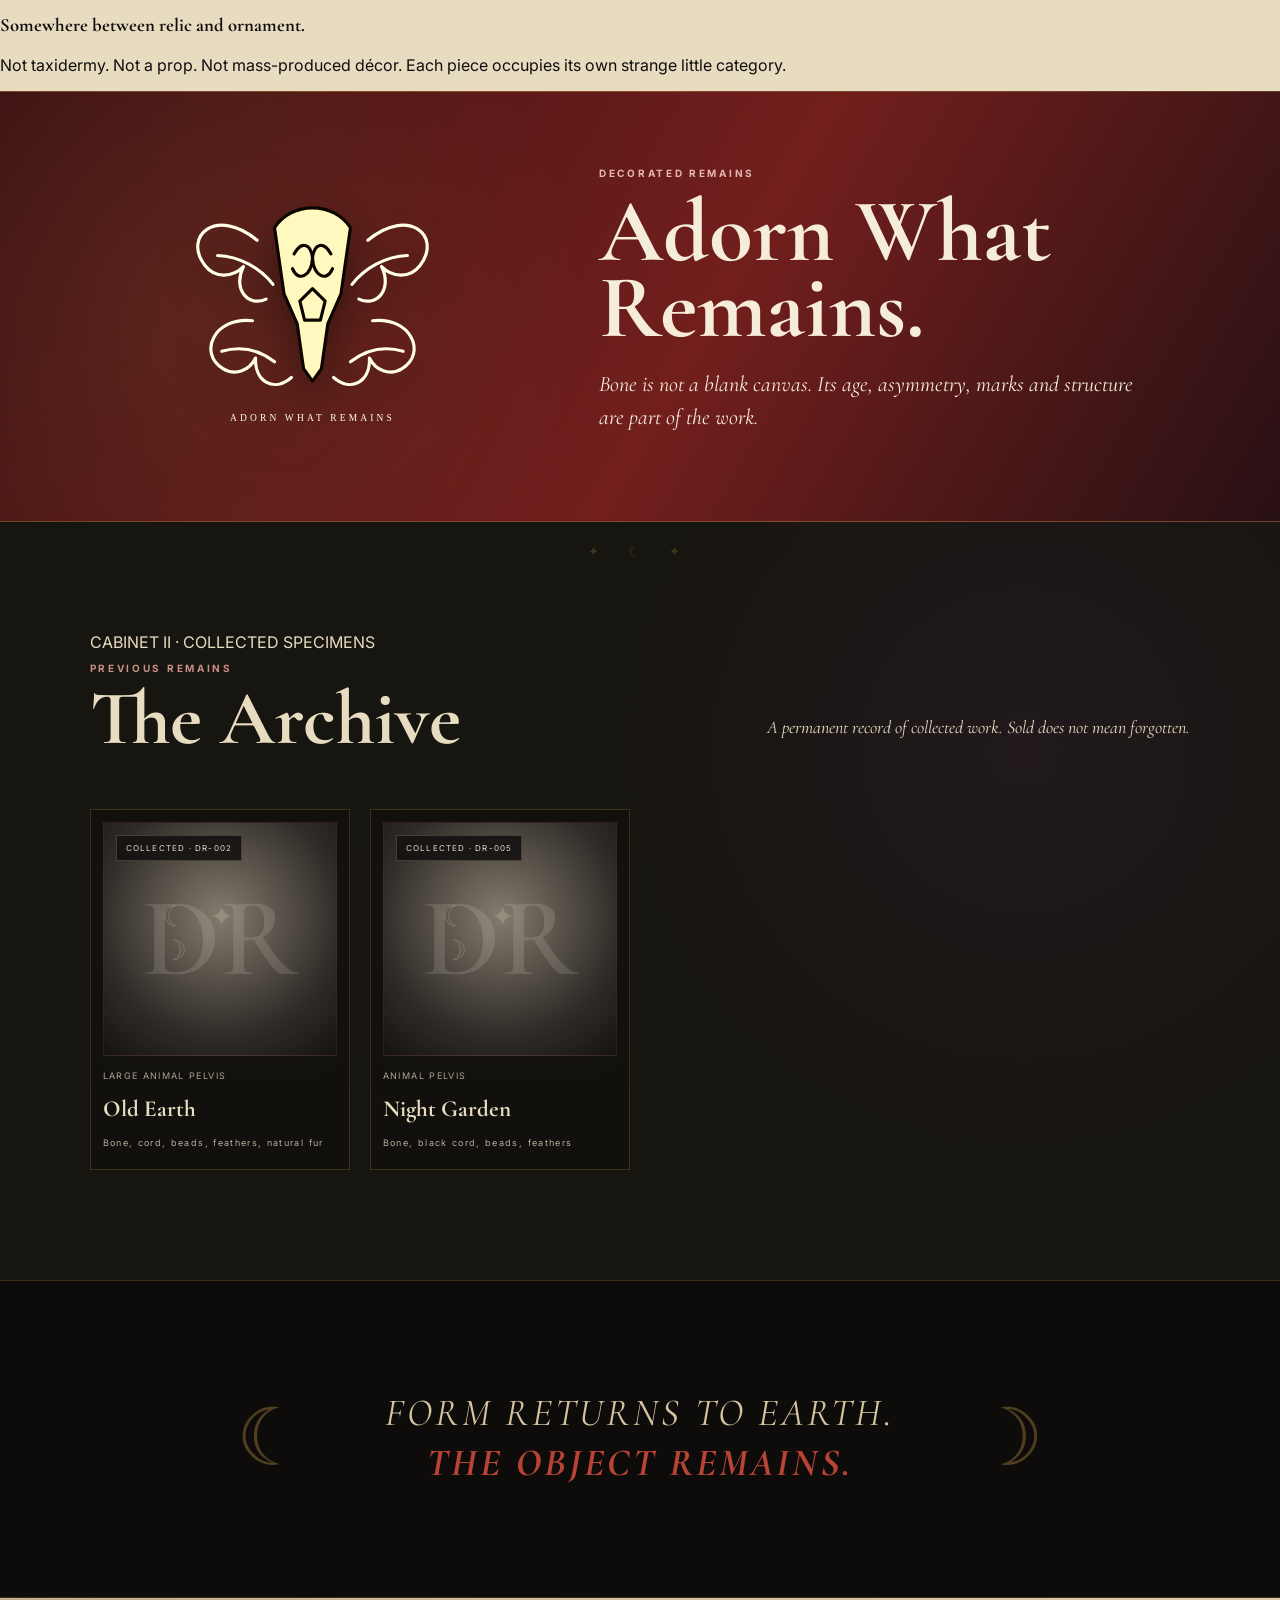
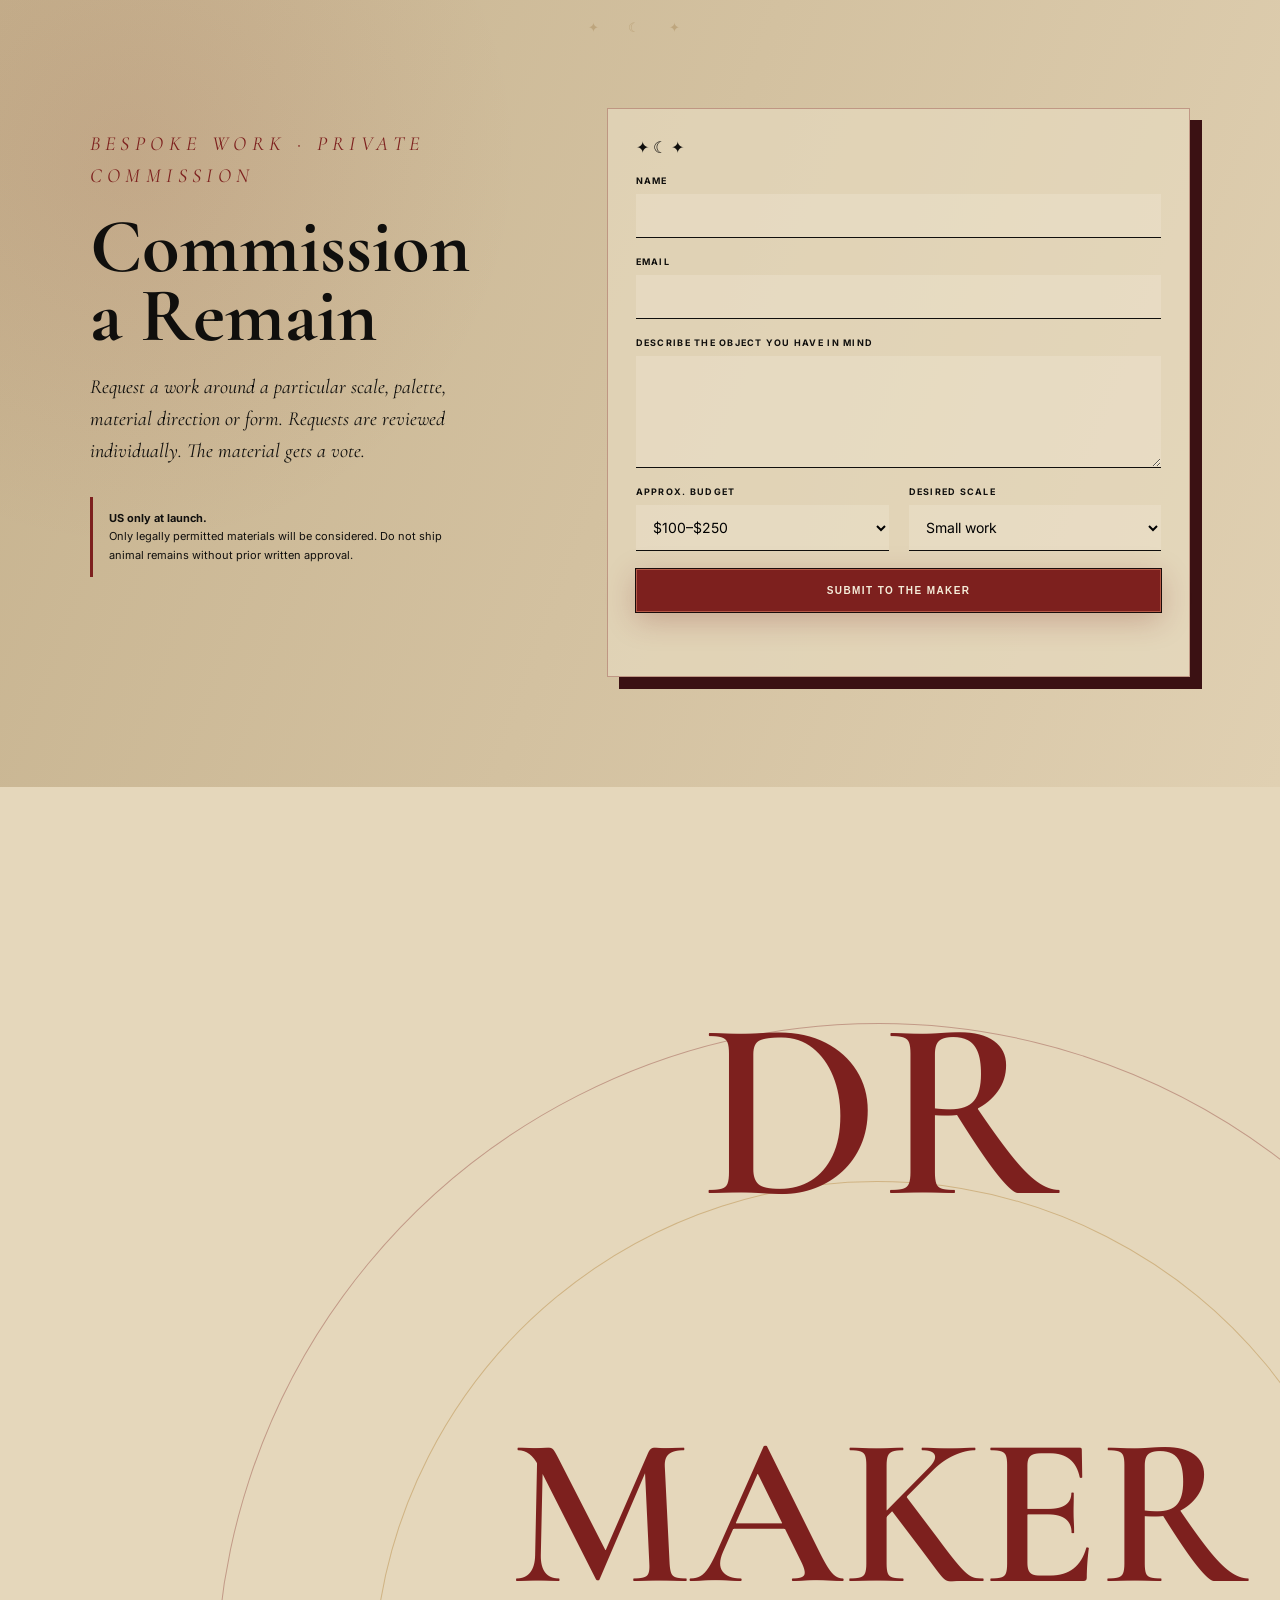
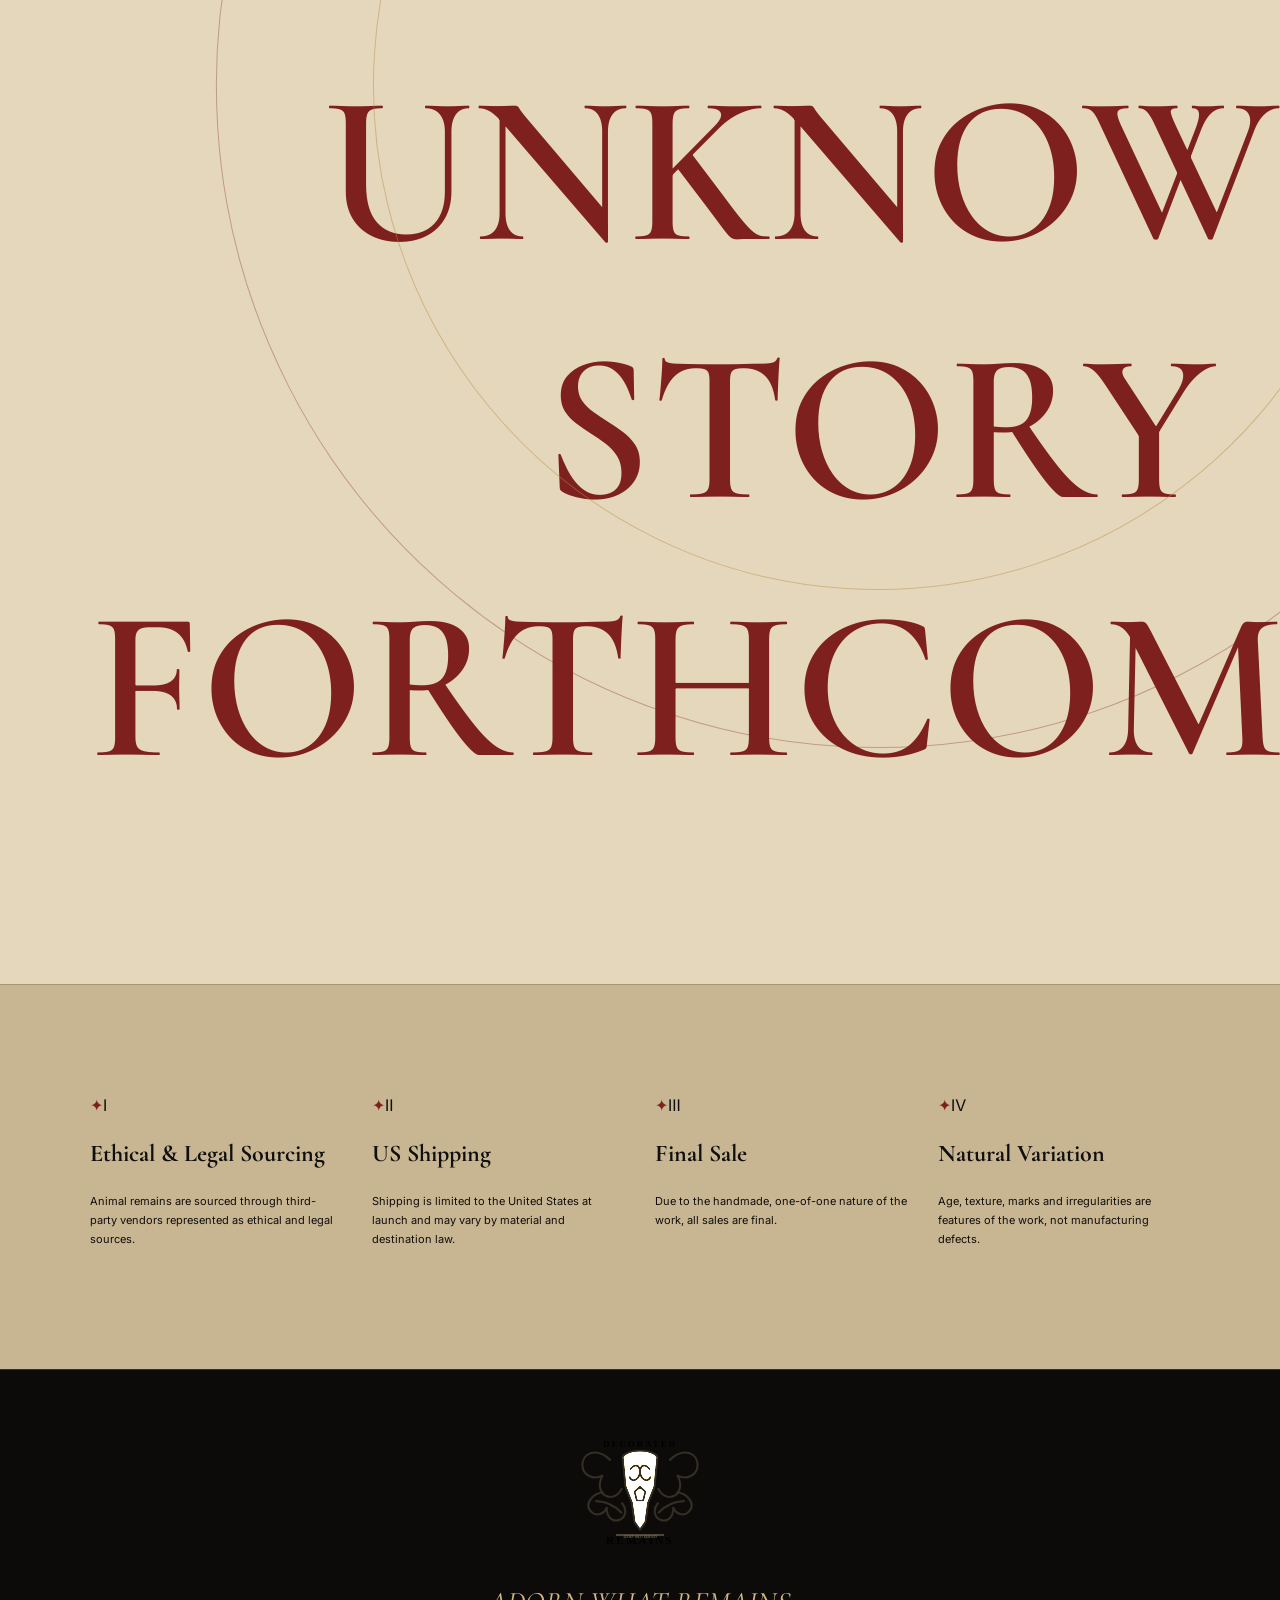
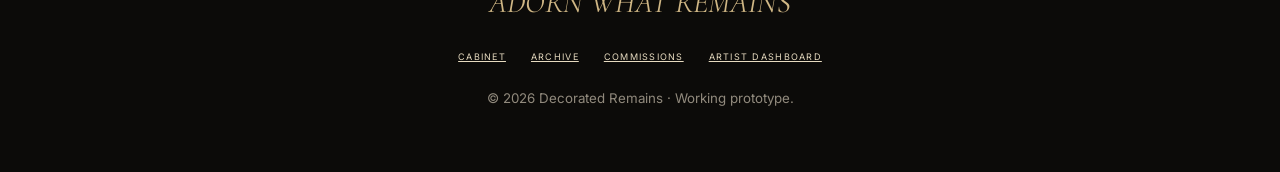
==== commit d7140239: "Push Decorated Remains curiosity experience to ten" ====
--- a/index.html
+++ b/index.html
@@ -1,27 +1 @@
-<!doctype html>
-<html lang="en">
-<head>
-<meta charset="utf-8"><meta name="viewport" content="width=device-width,initial-scale=1">
-<meta name="description" content="Decorated Remains. One-of-one and repeatable works made from ethically and legally sourced animal bones and natural materials.">
-<title>Decorated Remains | Adorn What Remains</title>
-<link rel="stylesheet" href="styles.css">
-</head>
-<body>
-<div class="grain"></div><div class="vignette"></div><div class="cursor-orb"></div>
-<div class="occult-field" aria-hidden="true"><span class="sigil s1">☿</span><span class="sigil s2">☾</span><span class="sigil s3">♄</span><span class="sigil s4">☉</span><span class="sigil s5">✶</span></div>
-<header class="site-header"><a class="brand" href="#top"><img src="assets/logo.svg" alt="Decorated Remains"><span>Adorn What Remains</span></a><button class="menu" aria-label="Menu">☰</button><nav><a href="#available">Available</a><a href="#archive">Archive</a><a href="#commission">Commission</a><a href="#about">The Artist</a><button class="cart-btn" data-cart-open>Bag <b data-cart-count>0</b></button></nav></header>
-<main id="top">
-<section class="hero ritual-zone"><div class="hero-copy reveal"><p class="eyebrow">Bone • Bead • Fur • Feather • Ritual Object</p><h1>What remains<br><i>still has a story.</i></h1><p class="lede">One-of-one and small-run works built by hand from ethically and legally sourced animal remains, natural textures, beadwork and ornament.</p><div class="actions"><a class="btn primary" href="#available">View Available Works</a><a class="btn" href="#commission">Commission a Remain</a></div></div><div class="hero-art reveal"><div class="ritual-ring"><i></i><i></i><i></i><div class="specimen-frame"><div class="bone-placeholder"><span>DR</span><small>SPECIMEN STUDY</small></div><p>Neo-traditional naturalism / temporary brand study</p></div></div></div><div class="scroll-mark">↓ DESCEND INTO THE CABINET</div></section>
-<section class="omen-strip"><span>✦</span><p>ETHICALLY SOURCED · HAND ADORNED · NATURAL FORM · ONE OF ONE · COLLECTED FOREVER</p><span>✦</span></section>
-<section class="manifesto ritual-zone reveal"><p class="eyebrow">THE PRACTICE</p><blockquote>“Death leaves form behind. We preserve the form, then give it another life.”</blockquote><div class="process"><div><b>01</b><h3>Sourced</h3><p>Bones are ethically and legally sourced through third-party vendors.</p></div><div><b>02</b><h3>Considered</h3><p>Each form is studied before materials, balance and movement are chosen.</p></div><div><b>03</b><h3>Adorned</h3><p>Bone, cord, beads, fur and other elements are assembled by hand.</p></div><div><b>04</b><h3>Preserved</h3><p>Unique works remain documented in the Archive after collection.</p></div></div></section>
-<section id="available" class="catalog section ritual-zone reveal"><div class="section-head"><div><p class="eyebrow">THE CURRENT CABINET</p><h2>Available Remains</h2></div><p>Every one-of-one work is exactly that. When collected, it moves to the Archive rather than vanishing.</p></div><div class="filters"><button class="active" data-filter="all">All</button><button data-filter="one-of-one">One of One</button><button data-filter="repeatable">Small Run</button><button data-filter="hanging">Hanging Works</button><button data-filter="statement">Statement Works</button></div><div id="product-grid" class="product-grid"></div></section>
-<section class="quote-band reveal"><img src="assets/flash.svg" alt="Neo-traditional flash study"><div><p class="eyebrow">DECORATED REMAINS</p><h2>Adorn What Remains.</h2><p>Bone is not a blank canvas. Its age, asymmetry, marks and structure are part of the work.</p></div></section>
-<section id="archive" class="section dark ritual-zone reveal"><div class="section-head"><div><p class="eyebrow">PREVIOUS REMAINS</p><h2>The Archive</h2></div><p>A permanent record of collected work. Sold does not mean forgotten.</p></div><div id="archive-grid" class="archive-grid"></div></section>
-<section class="invocation reveal"><div class="invocation-mark">☾</div><p>FORM RETURNS TO EARTH.<br><strong>THE OBJECT REMAINS.</strong></p><div class="invocation-mark">☽</div></section>
-<section id="commission" class="commission section ritual-zone reveal"><div><p class="eyebrow">BESPOKE WORK</p><h2>Commission a Remain</h2><p>Looking for a piece made around a particular scale, palette, material direction or type of bone? Start the conversation here. Commission requests are reviewed individually and are not automatically accepted.</p><div class="note"><b>US only at launch.</b><br>Only legally permitted materials will be considered. Do not ship animal remains without prior written approval.</div></div><form id="commission-form"><label>Name<input name="name" required></label><label>Email<input name="email" type="email" required></label><label>What are you imagining?<textarea name="vision" rows="5" required></textarea></label><div class="two"><label>Approx. budget<select name="budget"><option>$100–$250</option><option>$250–$500</option><option>$500–$1,000</option><option>$1,000+</option></select></label><label>Desired scale<select name="scale"><option>Small work</option><option>Hanging work</option><option>Statement work</option><option>Not sure</option></select></label></div><button class="btn primary" type="submit">Submit Commission Request</button><small class="form-status"></small></form></section>
-<section id="about" class="about section reveal"><div class="about-mark"><span>DR</span></div><div><p class="eyebrow">ABOUT THE ARTIST</p><h2>One maker. Each piece by hand.</h2><p>Lorem ipsum dolor sit amet, consectetur adipiscing elit. Integer vitae velit sed eros fermentum faucibus. This copy is intentionally temporary until the artist’s actual story, process and philosophy are ready.</p><p>For now, the work speaks first: anatomical form, natural imperfection, deliberate ornament and a respect for what the material already is.</p></div></section>
-<section class="policies section reveal"><article><h3>Ethical & Legal Sourcing</h3><p>Animal remains are sourced through third-party vendors represented as ethical and legal sources. Decorated Remains does not knowingly purchase, use or sell protected or prohibited wildlife materials.</p></article><article><h3>US Shipping</h3><p>Shipping is limited to the United States at launch. Availability may still vary by species, material and destination law.</p></article><article><h3>Final Sale</h3><p>Due to the handmade, one-of-one nature of the work, all sales are final. Shipping damage should be documented immediately upon delivery.</p></article><article><h3>Natural Variation</h3><p>Bone and natural materials contain variation, age, texture and irregularities. These are features of the work, not manufacturing defects.</p></article></section>
-</main>
-<footer><img src="assets/logo.svg" alt="Decorated Remains"><p>ADORN WHAT REMAINS</p><div><a href="#available">Available</a><a href="#archive">Archive</a><a href="#commission">Commissions</a><a href="admin.html">Artist Dashboard</a></div><small>© <span id="year"></span> Decorated Remains. Working prototype.</small></footer>
-<aside class="cart" aria-hidden="true"><button class="cart-close" data-cart-close>×</button><p class="eyebrow">YOUR SELECTION</p><h2>The Bag</h2><div data-cart-items></div><div class="cart-total"><span>Total</span><b data-cart-total>$0</b></div><button class="btn primary checkout" data-checkout>Checkout Coming Soon</button><small>Payment processing is intentionally disabled in this build.</small></aside><div class="scrim" data-cart-close></div><dialog id="product-modal"><button class="modal-close">×</button><div id="modal-content"></div></dialog><script src="app.js"></script>
-</body></html>+<!doctype html><html lang="en"><head><meta charset="utf-8"><meta name="viewport" content="width=device-width,initial-scale=1"><meta name="description" content="Decorated Remains. A cabinet of hand-adorned natural remains."><title>Decorated Remains | Adorn What Remains</title><link rel="stylesheet" href="styles.css"></head><body><div class="grain"></div><div class="vignette"></div><div class="cursor-orb"></div><div class="candle-glow"></div><div class="occult-field" aria-hidden="true"><span class="sigil s1">☿</span><span class="sigil s2">☾</span><span class="sigil s3">♄</span><span class="sigil s4">☉</span><span class="sigil s5">✶</span><span class="moth m1">𓆣</span><span class="moth m2">𓆣</span></div><header class="site-header"><a class="brand" href="#top"><img src="assets/logo.svg" alt="Decorated Remains"><span>Adorn What Remains</span></a><button class="menu" aria-label="Menu">☰</button><nav><a href="#available">Cabinet</a><a href="#archive">Archive</a><a href="#commission">Commission</a><a href="#about">The Maker</a><button class="cart-btn" data-cart-open>Bag <b data-cart-count>0</b></button></nav></header><main id="top"><section class="hero ritual-zone"><div class="cabinet-corner tl"></div><div class="cabinet-corner tr"></div><div class="cabinet-corner bl"></div><div class="cabinet-corner br"></div><div class="hero-copy reveal"><p class="eyebrow">A CABINET OF ADORNED NATURAL REMAINS</p><h1>What remains<br><i>still has a story.</i></h1><p class="lede">Bone. Bead. Fur. Feather. Objects assembled by hand at the uneasy border between natural history, ornament and ritual.</p><div class="actions"><a class="btn primary" href="#available">Open the Cabinet</a><a class="btn" href="#commission">Commission a Remain</a></div><div class="catalog-stamp">EST. IN THE PRESENT · SPECIMENS DR-001 → ∞</div></div><div class="hero-art reveal"><div class="ritual-ring"><i></i><i></i><i></i><div class="specimen-frame hero-specimen"><div class="bone-placeholder"><img src="assets/flash.svg" alt="Occult naturalist specimen study"><span class="specimen-number">DR / 001</span></div><p>ANATOMICAL FORM · DELIBERATE ORNAMENT · NATURAL IMPERFECTION</p></div></div></div><div class="scroll-mark">↓ DESCEND INTO THE CABINET</div></section><section class="omen-strip"><span>✦</span><p>ETHICALLY SOURCED · HAND ADORNED · NATURAL FORM · ONE OF ONE · COLLECTED FOREVER</p><span>✦</span></section><section class="threshold reveal"><div>☾</div><p>Not made to hide death.<br><strong>Made to notice what it left behind.</strong></p><div>☽</div></section><section class="manifesto ritual-zone reveal"><div class="engraving engraving-left"><img src="assets/flash.svg" alt=""></div><p class="eyebrow">THE PRACTICE</p><blockquote>“Death leaves form behind. We preserve the form, then give it another life.”</blockquote><div class="process"><div><b>I</b><h3>Sourced</h3><p>Legally and ethically sourced animal remains enter the cabinet.</p></div><div><b>II</b><h3>Observed</h3><p>Shape, age, asymmetry and damage determine the direction of the work.</p></div><div><b>III</b><h3>Adorned</h3><p>Bone meets cord, bead, feather, fur and found ornament by hand.</p></div><div><b>IV</b><h3>Catalogued</h3><p>One-of-one works remain recorded after collection. Nothing simply disappears.</p></div></div></section><section id="available" class="catalog section ritual-zone reveal"><div class="cabinet-label">CABINET I · AVAILABLE SPECIMENS</div><div class="section-head"><div><p class="eyebrow">THE CURRENT CABINET</p><h2>Available Remains</h2></div><p>Each work is treated as a specimen, not inventory. One-of-one objects move into the permanent Archive when collected.</p></div><div class="filters"><button class="active" data-filter="all">All</button><button data-filter="one-of-one">One of One</button><button data-filter="repeatable">Small Run</button><button data-filter="hanging">Hanging</button><button data-filter="statement">Statement</button></div><div id="product-grid" class="product-grid"></div></section><section class="curiosity-break reveal"><div class="curio-card"><span>☿</span><small>THE MATERIAL</small><h3>Nothing perfectly symmetrical survives nature.</h3><p>Cracks, staining, wear and variation remain visible. The object is allowed to look like it has lived.</p></div><div class="curio-center"><img src="assets/flash.svg" alt="Neo-traditional natural history study"><div class="orbit-text">DECORATED · REMAINS · ADORN · WHAT · REMAINS ·</div></div><div class="curio-card"><span>♄</span><small>THE OBJECT</small><h3>Somewhere between relic and ornament.</h3><p>Not taxidermy. Not a prop. Not mass-produced décor. Each piece occupies its own strange little category.</p></div></section><section class="quote-band reveal"><img src="assets/flash.svg" alt="Neo-traditional flash study"><div><p class="eyebrow">DECORATED REMAINS</p><h2>Adorn What Remains.</h2><p>Bone is not a blank canvas. Its age, asymmetry, marks and structure are part of the work.</p></div></section><section id="archive" class="section dark ritual-zone reveal"><div class="cabinet-label">CABINET II · COLLECTED SPECIMENS</div><div class="section-head"><div><p class="eyebrow">PREVIOUS REMAINS</p><h2>The Archive</h2></div><p>A permanent record of collected work. Sold does not mean forgotten.</p></div><div id="archive-grid" class="archive-grid"></div></section><section class="invocation reveal"><div class="invocation-mark">☾</div><p>FORM RETURNS TO EARTH.<br><strong>THE OBJECT REMAINS.</strong></p><div class="invocation-mark">☽</div></section><section id="commission" class="commission section ritual-zone reveal"><div><p class="eyebrow">BESPOKE WORK · PRIVATE COMMISSION</p><h2>Commission a Remain</h2><p>Request a work around a particular scale, palette, material direction or form. Requests are reviewed individually. The material gets a vote.</p><div class="note"><b>US only at launch.</b><br>Only legally permitted materials will be considered. Do not ship animal remains without prior written approval.</div></div><form id="commission-form"><div class="form-ornament">✦ ☾ ✦</div><label>Name<input name="name" required></label><label>Email<input name="email" type="email" required></label><label>Describe the object you have in mind<textarea name="vision" rows="5" required></textarea></label><div class="two"><label>Approx. budget<select name="budget"><option>$100–$250</option><option>$250–$500</option><option>$500–$1,000</option><option>$1,000+</option></select></label><label>Desired scale<select name="scale"><option>Small work</option><option>Hanging work</option><option>Statement work</option><option>Not sure</option></select></label></div><button class="btn primary" type="submit">Submit to the Maker</button><small class="form-status"></small></form></section><section id="about" class="about section reveal"><div class="about-mark"><span>DR</span><small>MAKER UNKNOWN<br>STORY FORTHCOMING</small></div><div><p class="eyebrow">ABOUT THE MAKER</p><h2>One maker. Each piece by hand.</h2><p>Lorem ipsum dolor sit amet, consectetur adipiscing elit. This text remains deliberately temporary until the maker's actual story is ready.</p><p>The work speaks first: anatomical form, natural imperfection, deliberate ornament and respect for what the material already is.</p></div></section><section class="policies section reveal"><article><span>Ⅰ</span><h3>Ethical & Legal Sourcing</h3><p>Animal remains are sourced through third-party vendors represented as ethical and legal sources.</p></article><article><span>Ⅱ</span><h3>US Shipping</h3><p>Shipping is limited to the United States at launch and may vary by material and destination law.</p></article><article><span>Ⅲ</span><h3>Final Sale</h3><p>Due to the handmade, one-of-one nature of the work, all sales are final.</p></article><article><span>Ⅳ</span><h3>Natural Variation</h3><p>Age, texture, marks and irregularities are features of the work, not manufacturing defects.</p></article></section></main><footer><img src="assets/logo.svg" alt="Decorated Remains"><p>ADORN WHAT REMAINS</p><div><a href="#available">Cabinet</a><a href="#archive">Archive</a><a href="#commission">Commissions</a><a href="admin.html">Artist Dashboard</a></div><small>© <span id="year"></span> Decorated Remains · Working prototype.</small></footer><aside class="cart" aria-hidden="true"><button class="cart-close" data-cart-close>×</button><p class="eyebrow">YOUR SELECTION</p><h2>The Bag</h2><div data-cart-items></div><div class="cart-total"><span>Total</span><b data-cart-total>$0</b></div><button class="btn primary checkout" data-checkout>Checkout Coming Soon</button><small>Payment processing is intentionally disabled in this build.</small></aside><div class="scrim" data-cart-close></div><dialog id="product-modal"><button class="modal-close">×</button><div id="modal-content"></div></dialog><script src="app.js"></script></body></html>
--- a/styles.css
+++ b/styles.css
@@ -1 +1,7 @@
-@import url('https://fonts.googleapis.com/css2?family=Cormorant+Garamond:ital,wght@0,500;0,600;1,600&family=Inter:wght@400;500;600;700&display=swap');:root{--bone:#e8dfca;--paper:#d8c9ab;--ink:#181713;--blood:#702d2a;--moss:#3f4939;--gold:#9a7440;--smoke:#a89f8c;--white:#f4eee1}*{box-sizing:border-box}html{scroll-behavior:smooth}body{margin:0;background:var(--bone);color:var(--ink);font-family:Inter,sans-serif}.grain{position:fixed;inset:0;pointer-events:none;opacity:.13;z-index:99;background-image:url("data:image/svg+xml,%3Csvg viewBox='0 0 180 180' xmlns='http://www.w3.org/2000/svg'%3E%3Cfilter id='n'%3E%3CfeTurbulence type='fractalNoise' baseFrequency='.9' numOctaves='3' stitchTiles='stitch'/%3E%3C/filter%3E%3Crect width='100%25' height='100%25' filter='url(%23n)' opacity='.28'/%3E%3C/svg%3E")}.site-header{height:92px;display:flex;align-items:center;justify-content:space-between;padding:12px 5vw;border-bottom:1px solid #18171333;position:sticky;top:0;background:#e8dfcadf;backdrop-filter:blur(14px);z-index:30}.brand{display:flex;align-items:center;gap:14px;color:inherit;text-decoration:none}.brand img{width:86px;height:68px;object-fit:contain}.brand span{font:italic 600 16px 'Cormorant Garamond'}.site-header nav{display:flex;gap:28px;align-items:center}.site-header nav a,.cart-btn{color:inherit;text-decoration:none;text-transform:uppercase;font-size:11px;letter-spacing:.16em;background:none;border:0;cursor:pointer}.cart-btn b{background:var(--blood);color:white;border-radius:50%;padding:4px 7px}.menu{display:none;border:0;background:none;font-size:24px}.hero{min-height:calc(100vh - 92px);padding:8vh 7vw 12vh;display:grid;grid-template-columns:1.05fr .95fr;gap:7vw;align-items:center;position:relative;background:radial-gradient(circle at 75% 40%,#f3ead8 0,transparent 38%),linear-gradient(110deg,var(--bone),#cabb9e)}.eyebrow{font-size:10px;font-weight:700;letter-spacing:.26em;text-transform:uppercase;color:var(--blood)}h1,h2,h3,blockquote{font-family:'Cormorant Garamond',serif}h1{font-size:clamp(58px,7vw,118px);line-height:.78;margin:25px 0 30px;font-weight:600}h1 i{font-size:.67em;color:var(--blood)}.lede{max-width:660px;font:500 clamp(17px,1.6vw,22px)/1.6 'Cormorant Garamond';font-style:italic}.actions{display:flex;gap:12px;margin-top:35px;flex-wrap:wrap}.btn{display:inline-block;padding:15px 20px;border:1px solid var(--ink);text-transform:uppercase;letter-spacing:.14em;font-size:10px;font-weight:700;text-decoration:none;color:inherit;background:transparent;cursor:pointer}.btn.primary{background:var(--ink);color:var(--bone)}.btn:hover{transform:translateY(-2px)}.specimen-frame{border:1px solid var(--ink);padding:18px;background:#cdbd9e;box-shadow:16px 16px 0 #702d2a}.bone-placeholder{aspect-ratio:3/4;display:grid;place-items:center;background:linear-gradient(145deg,#24241f,#0e0e0c);color:var(--bone);position:relative;overflow:hidden}.bone-placeholder:before,.bone-placeholder:after{content:"";position:absolute;width:50%;height:65%;border:2px solid var(--bone);border-radius:48% 52% 36% 64%;opacity:.3;transform:rotate(20deg)}.bone-placeholder:after{transform:rotate(-20deg)}.bone-placeholder span{font:600 7rem 'Cormorant Garamond';z-index:2}.bone-placeholder small{position:absolute;bottom:20px;letter-spacing:.25em}.specimen-frame p{font-size:10px;letter-spacing:.12em;text-transform:uppercase;margin:15px 0 0}.scroll-mark{position:absolute;bottom:24px;left:7vw;font-size:9px;letter-spacing:.2em}.manifesto{background:var(--ink);color:var(--bone);padding:90px 7vw}.manifesto .eyebrow{color:#c98f84}.manifesto blockquote{font-size:clamp(36px,5vw,72px);line-height:1;margin:20px 0 70px;max-width:1100px}.process{display:grid;grid-template-columns:repeat(4,1fr);gap:35px;border-top:1px solid #e8dfca33;padding-top:30px}.process b{color:#c98f84;font-size:10px}.process h3{font-size:28px;margin:10px 0}.process p{font-size:12px;line-height:1.7;color:#c9c0ae}.section{padding:100px 7vw}.section-head{display:flex;justify-content:space-between;gap:40px;align-items:end;margin-bottom:50px}.section-head h2,.commission h2,.about h2{font-size:clamp(48px,6vw,82px);margin:5px 0;line-height:.9}.section-head>p{max-width:500px;font:italic 18px/1.5 'Cormorant Garamond'}.filters{display:flex;gap:8px;flex-wrap:wrap;margin-bottom:35px}.filters button{border:1px solid #18171355;background:transparent;padding:9px 12px;font-size:9px;letter-spacing:.12em;text-transform:uppercase;cursor:pointer}.filters button.active{background:var(--blood);color:white;border-color:var(--blood)}.product-grid{display:grid;grid-template-columns:repeat(3,1fr);gap:30px}.product-card{cursor:pointer}.product-image{aspect-ratio:4/5;background:linear-gradient(135deg,#b9ad96,#877c69);position:relative;overflow:hidden;border:1px solid #18171333;display:grid;place-items:center}.product-image:after{content:"DR";font:600 7rem 'Cormorant Garamond';opacity:.14}.product-image .badge{position:absolute;top:12px;left:12px;background:var(--bone);padding:7px 9px;font-size:8px;letter-spacing:.15em;z-index:2}.product-meta{display:flex;justify-content:space-between;gap:15px;padding-top:14px}.product-meta h3{font-size:27px;margin:2px 0}.product-meta p{margin:0;font-size:9px;letter-spacing:.12em;text-transform:uppercase}.product-meta strong{font:600 20px 'Cormorant Garamond'}.quote-band{background:var(--blood);color:var(--white);display:grid;grid-template-columns:.8fr 1.2fr;align-items:center;padding:55px 10vw;gap:8vw}.quote-band img{width:100%;max-height:400px}.quote-band .eyebrow{color:#e5b8ae}.quote-band h2{font-size:clamp(54px,7vw,100px);line-height:.85;margin:15px 0}.quote-band p:last-child{font:italic 22px/1.5 'Cormorant Garamond';max-width:650px}.dark{background:#22211c;color:var(--bone)}.dark .eyebrow{color:#c98f84}.archive-grid{display:grid;grid-template-columns:repeat(4,1fr);gap:20px}.archive-card{border:1px solid #e8dfca33;padding:12px}.archive-card .product-image{filter:saturate(.45);aspect-ratio:1}.archive-card h3{font-size:23px;margin:14px 0 5px}.archive-card p{font-size:9px;letter-spacing:.15em;color:#b8af9e}.commission{display:grid;grid-template-columns:.8fr 1.2fr;gap:10vw;background:#cfc0a4}.commission>div>p{font:italic 20px/1.6 'Cormorant Garamond'}.note{border-left:3px solid var(--blood);padding:12px 16px;font-size:11px;line-height:1.7;margin-top:30px}form{display:grid;gap:18px}label{display:grid;gap:8px;font-size:9px;font-weight:700;letter-spacing:.14em;text-transform:uppercase}input,textarea,select{width:100%;border:0;border-bottom:1px solid var(--ink);background:#f1e7d455;padding:13px;font:14px Inter}.two{display:grid;grid-template-columns:1fr 1fr;gap:20px}.form-status{min-height:18px}.about{display:grid;grid-template-columns:.65fr 1.35fr;gap:8vw;align-items:center}.about-mark{font:600 clamp(100px,20vw,280px) 'Cormorant Garamond';color:var(--blood);border:1px solid #18171344;text-align:center}.about p{font:18px/1.7 'Cormorant Garamond'}.policies{display:grid;grid-template-columns:repeat(4,1fr);gap:30px;border-top:1px solid #18171333}.policies h3{font-size:24px}.policies p{font-size:11px;line-height:1.7}footer{background:var(--ink);color:var(--bone);padding:60px 7vw;text-align:center}footer img{width:160px;filter:invert(1)}footer>p{font:italic 30px 'Cormorant Garamond'}footer div{display:flex;justify-content:center;gap:25px;margin:25px}footer a{color:inherit;font-size:9px;letter-spacing:.14em;text-transform:uppercase}footer small{color:#918a7d}.cart{position:fixed;right:0;top:0;width:min(440px,92vw);height:100vh;background:var(--bone);z-index:60;padding:45px;transform:translateX(105%);transition:.3s;box-shadow:-20px 0 50px #0004}.cart.open{transform:none}.cart-close,.modal-close{position:absolute;right:20px;top:16px;border:0;background:none;font-size:30px;cursor:pointer}.cart h2{font-size:52px;margin:5px 0 30px}.cart-item{display:flex;justify-content:space-between;border-top:1px solid #18171333;padding:14px 0;font-size:12px}.cart-item button{border:0;background:none;color:var(--blood);cursor:pointer}.cart-total{display:flex;justify-content:space-between;border-top:2px solid var(--ink);padding:18px 0;margin-top:20px}.checkout{width:100%}.cart small{display:block;margin-top:10px;line-height:1.5}.scrim{position:fixed;inset:0;background:#0008;z-index:50;display:none}.scrim.open{display:block}dialog{width:min(980px,92vw);border:0;padding:0;background:var(--bone);color:var(--ink);box-shadow:0 30px 80px #0008}dialog::backdrop{background:#111c}.modal-layout{display:grid;grid-template-columns:1fr 1fr}.modal-visual{min-height:620px;background:linear-gradient(145deg,#a99c85,#6d6558);display:grid;place-items:center;font:600 8rem 'Cormorant Garamond';color:#e8dfca55}.modal-copy{padding:55px}.modal-copy h2{font-size:58px;line-height:.9;margin:10px 0}.details{display:grid;grid-template-columns:1fr 1fr;gap:15px;margin:25px 0;border-top:1px solid #18171344;padding-top:20px}.details span{font-size:9px;letter-spacing:.12em;text-transform:uppercase}.details b{display:block;font:600 18px 'Cormorant Garamond';margin-top:5px}@media(max-width:850px){.site-header nav{display:none}.menu{display:block}.site-header.nav-open nav{display:flex;position:absolute;top:92px;left:0;right:0;background:var(--bone);padding:25px;flex-direction:column}.hero,.commission,.about,.quote-band,.modal-layout{grid-template-columns:1fr}.hero{padding-top:55px}.hero-art{max-width:520px}.process,.policies{grid-template-columns:1fr 1fr}.product-grid{grid-template-columns:1fr 1fr}.archive-grid{grid-template-columns:1fr 1fr}.section-head{display:block}.modal-visual{min-height:350px}}@media(max-width:560px){.process,.policies,.product-grid,.archive-grid,.two{grid-template-columns:1fr}.section{padding:70px 6vw}.hero{padding-left:6vw;padding-right:6vw}.brand span{display:none}.modal-copy{padding:35px 25px}.modal-copy h2{font-size:45px}}+@import url('https://fonts.googleapis.com/css2?family=Cormorant+Garamond:ital,wght@0,500;0,600;0,700;1,600&family=Inter:wght@400;500;600;700&display=swap');
+:root{--bone:#e7dbc0;--paper:#cdbb98;--ink:#100f0d;--night:#15130f;--blood:#7d201e;--blood2:#3b1113;--moss:#303b2c;--gold:#b68a43;--ember:#d09a4d;--smoke:#9e927b;--white:#f5ecd9;--purple:#352235}
+*{box-sizing:border-box}html{scroll-behavior:smooth}body{margin:0;background:var(--bone);color:var(--ink);font-family:Inter,sans-serif;overflow-x:hidden}.grain,.vignette{position:fixed;inset:0;pointer-events:none;z-index:90}.grain{opacity:.16;background-image:url("data:image/svg+xml,%3Csvg viewBox='0 0 180 180' xmlns='http://www.w3.org/2000/svg'%3E%3Cfilter id='n'%3E%3CfeTurbulence type='fractalNoise' baseFrequency='.72' numOctaves='4' stitchTiles='stitch'/%3E%3C/filter%3E%3Crect width='100%25' height='100%25' filter='url(%23n)' opacity='.34'/%3E%3C/svg%3E")}.vignette{box-shadow:inset 0 0 170px #120b08aa}.cursor-orb{position:fixed;width:320px;height:320px;border-radius:50%;background:radial-gradient(circle,#b55b2830 0,#7d201e16 28%,transparent 68%);pointer-events:none;z-index:2;transform:translate(-50%,-50%);mix-blend-mode:multiply}.occult-field{position:fixed;inset:0;pointer-events:none;z-index:1;overflow:hidden}.sigil{position:absolute;font:500 90px 'Cormorant Garamond';color:#7d201e12;animation:drift 18s ease-in-out infinite}.s1{top:14%;left:4%}.s2{top:35%;right:5%;font-size:130px;animation-delay:-6s}.s3{top:66%;left:8%;animation-delay:-11s}.s4{top:82%;right:10%;font-size:115px;animation-delay:-3s}.s5{top:50%;left:48%;font-size:70px;animation-delay:-8s}@keyframes drift{50%{transform:translateY(-28px) rotate(9deg)}}
+.site-header{height:92px;display:flex;align-items:center;justify-content:space-between;padding:12px 5vw;border-bottom:1px solid #b68a4340;position:sticky;top:0;background:#15130fee;backdrop-filter:blur(14px);z-index:40;color:var(--bone);box-shadow:0 8px 30px #0005}.brand{display:flex;align-items:center;gap:14px;color:inherit;text-decoration:none}.brand img{width:86px;height:68px;object-fit:contain;filter:sepia(.8) brightness(1.7)}.brand span{font:italic 600 16px 'Cormorant Garamond';color:#d8c39c}.site-header nav{display:flex;gap:28px;align-items:center}.site-header nav a,.cart-btn{color:inherit;text-decoration:none;text-transform:uppercase;font-size:10px;letter-spacing:.19em;background:none;border:0;cursor:pointer;transition:.25s}.site-header nav a:hover{color:var(--ember);text-shadow:0 0 14px #d09a4d88}.cart-btn b{background:var(--blood);color:white;border-radius:50%;padding:4px 7px}.menu{display:none;border:0;background:none;color:var(--bone);font-size:24px}.ritual-zone{position:relative}.ritual-zone:before{content:"✦  ☾  ✦";position:absolute;top:22px;left:50%;transform:translateX(-50%);font:500 13px 'Cormorant Garamond';letter-spacing:1em;color:#9a744055;white-space:nowrap}
+.hero{min-height:calc(100vh - 92px);padding:8vh 7vw 12vh;display:grid;grid-template-columns:1.05fr .95fr;gap:7vw;align-items:center;position:relative;background:radial-gradient(circle at 74% 42%,#7d201e42 0,transparent 28%),radial-gradient(circle at 15% 20%,#b68a4325 0,transparent 25%),linear-gradient(125deg,#17140f 0,#292015 50%,#100d0b 100%);color:var(--bone);isolation:isolate}.hero:after{content:"";position:absolute;inset:0;background:repeating-radial-gradient(circle at 74% 42%,transparent 0 92px,#b68a431a 94px 95px,transparent 97px 150px);z-index:-1}.eyebrow{font-size:10px;font-weight:700;letter-spacing:.27em;text-transform:uppercase;color:var(--blood)}.hero .eyebrow{color:#d39a72}h1,h2,h3,blockquote{font-family:'Cormorant Garamond',serif}h1{font-size:clamp(58px,7vw,118px);line-height:.78;margin:25px 0 30px;font-weight:600;text-shadow:0 5px 30px #000}h1 i{font-size:.67em;color:#b94436;text-shadow:0 0 24px #7d201e66}.lede{max-width:660px;font:500 clamp(17px,1.6vw,22px)/1.6 'Cormorant Garamond';font-style:italic;color:#d4c6aa}.actions{display:flex;gap:12px;margin-top:35px;flex-wrap:wrap}.btn{display:inline-block;padding:15px 20px;border:1px solid currentColor;text-transform:uppercase;letter-spacing:.14em;font-size:10px;font-weight:700;text-decoration:none;color:inherit;background:transparent;cursor:pointer;transition:.25s}.btn.primary{background:var(--blood);border-color:#b65a48;color:var(--white);box-shadow:0 0 0 1px #1b0c0b,0 8px 30px #7d201e42}.btn:hover{transform:translateY(-3px);box-shadow:0 8px 24px #0004}.ritual-ring{position:relative;padding:55px}.ritual-ring:before,.ritual-ring:after,.ritual-ring>i{content:"";position:absolute;inset:2%;border:1px solid #b68a4350;border-radius:50%;animation:spin 34s linear infinite}.ritual-ring:after{inset:8%;border-style:dashed;animation-direction:reverse;animation-duration:42s}.ritual-ring>i:nth-child(1){inset:14%;border-color:#7d201e55;animation-duration:27s}.ritual-ring>i:nth-child(2){inset:0;border:0;background:conic-gradient(from 45deg,transparent 0 12%,#b68a4338 12.2% 12.5%,transparent 12.8% 37%,#b68a4338 37.2% 37.5%,transparent 37.8% 62%,#b68a4338 62.2% 62.5%,transparent 62.8% 87%,#b68a4338 87.2% 87.5%,transparent 87.8%);animation-duration:55s}.ritual-ring>i:nth-child(3){inset:22%;border-color:#e7dbc025;animation-duration:18s;animation-direction:reverse}@keyframes spin{to{transform:rotate(360deg)}}.specimen-frame{position:relative;z-index:2;border:1px solid #b68a4388;padding:15px;background:#1a1712;box-shadow:0 0 0 8px #100f0d,0 0 0 9px #7d201e88,0 25px 70px #000b}.bone-placeholder{aspect-ratio:3/4;display:grid;place-items:center;background:radial-gradient(circle,#35271c,#0c0b09 70%);color:var(--bone);position:relative;overflow:hidden}.bone-placeholder:before,.bone-placeholder:after{content:"";position:absolute;width:50%;height:65%;border:2px solid var(--bone);border-radius:48% 52% 36% 64%;opacity:.25;transform:rotate(20deg)}.bone-placeholder:after{transform:rotate(-20deg)}.bone-placeholder span{font:600 7rem 'Cormorant Garamond';z-index:2;text-shadow:0 0 25px #d09a4d66}.bone-placeholder small{position:absolute;bottom:20px;letter-spacing:.25em}.specimen-frame p{font-size:9px;letter-spacing:.16em;text-transform:uppercase;margin:15px 0 0;color:#b9a98c}.scroll-mark{position:absolute;bottom:24px;left:7vw;font-size:9px;letter-spacing:.22em;color:#bfae8f}.omen-strip{position:relative;z-index:3;background:var(--blood2);color:#d9bd8d;display:flex;align-items:center;justify-content:center;gap:28px;padding:15px;border-top:1px solid #b68a4355;border-bottom:1px solid #b68a4355}.omen-strip p{font-size:9px;letter-spacing:.28em;margin:0;text-align:center}.omen-strip span{color:var(--gold)}
+.manifesto{background:radial-gradient(circle at 50% 0,#35223566,transparent 40%),var(--ink);color:var(--bone);padding:100px 7vw}.manifesto .eyebrow,.dark .eyebrow{color:#c98f84}.manifesto blockquote{font-size:clamp(36px,5vw,72px);line-height:1;margin:20px 0 70px;max-width:1100px}.process{display:grid;grid-template-columns:repeat(4,1fr);gap:35px;border-top:1px solid #b68a4344;padding-top:30px}.process>div{padding:20px;border-left:1px solid #b68a4333;transition:.3s}.process>div:hover{background:#7d201e16;transform:translateY(-5px)}.process b{color:#c98f84;font-size:10px}.process h3{font-size:28px;margin:10px 0}.process p{font-size:12px;line-height:1.7;color:#c9c0ae}.section{padding:110px 7vw;position:relative;z-index:3}.catalog{background:linear-gradient(90deg,#d8c7a7,#eadfc8 45%,#cfbc99)}.section-head{display:flex;justify-content:space-between;gap:40px;align-items:end;margin-bottom:50px}.section-head h2,.commission h2,.about h2{font-size:clamp(48px,6vw,82px);margin:5px 0;line-height:.9}.section-head>p{max-width:500px;font:italic 18px/1.5 'Cormorant Garamond'}.filters{display:flex;gap:8px;flex-wrap:wrap;margin-bottom:35px}.filters button{border:1px solid #18171355;background:#e7dbc077;padding:9px 12px;font-size:9px;letter-spacing:.12em;text-transform:uppercase;cursor:pointer}.filters button.active{background:var(--blood);color:white;border-color:var(--blood)}.product-grid{display:grid;grid-template-columns:repeat(3,1fr);gap:32px}.product-card{cursor:pointer;transition:.35s}.product-card:hover{transform:translateY(-9px) rotate(.3deg)}.product-image{aspect-ratio:4/5;background:radial-gradient(circle at 50% 40%,#8d7a5d,#352c23 65%,#17130f);position:relative;overflow:hidden;border:1px solid #7d201e66;display:grid;place-items:center;box-shadow:0 13px 30px #2a1b1240}.product-image:before{content:"☾  ✦  ☽";position:absolute;top:48%;left:50%;transform:translate(-50%,-50%);font:500 28px 'Cormorant Garamond';letter-spacing:.3em;color:#d7c5a344}.product-image:after{content:"DR";font:600 7rem 'Cormorant Garamond';opacity:.15;color:#f3e4c7}.product-image .badge{position:absolute;top:12px;left:12px;background:#17130fe8;color:#e7dbc0;border:1px solid #b68a4355;padding:7px 9px;font-size:8px;letter-spacing:.15em;z-index:2}.product-meta{display:flex;justify-content:space-between;gap:15px;padding-top:14px}.product-meta h3{font-size:29px;margin:2px 0}.product-meta p{margin:0;font-size:9px;letter-spacing:.12em;text-transform:uppercase}.product-meta strong{font:600 20px 'Cormorant Garamond';color:var(--blood)}.quote-band{background:radial-gradient(circle at 15% 50%,#b68a4320,transparent 35%),linear-gradient(120deg,#3b1113,#721f1c 55%,#281014);color:var(--white);display:grid;grid-template-columns:.8fr 1.2fr;align-items:center;padding:65px 10vw;gap:8vw;border-block:1px solid #b68a4366}.quote-band img{width:100%;max-height:400px;filter:sepia(.8) contrast(1.2) drop-shadow(0 20px 20px #0006)}.quote-band .eyebrow{color:#e5b8ae}.quote-band h2{font-size:clamp(54px,7vw,100px);line-height:.85;margin:15px 0}.quote-band p:last-child{font:italic 22px/1.5 'Cormorant Garamond';max-width:650px}.dark{background:radial-gradient(circle at 80% 30%,#35223555,transparent 35%),#171510;color:var(--bone)}.archive-grid{display:grid;grid-template-columns:repeat(4,1fr);gap:20px}.archive-card{border:1px solid #b68a4344;padding:12px;background:#0f0e0bbb}.archive-card .product-image{filter:saturate(.45);aspect-ratio:1}.archive-card h3{font-size:23px;margin:14px 0 5px}.archive-card p{font-size:9px;letter-spacing:.15em;color:#b8af9e}.invocation{background:#0d0c0a;color:#d5c29e;display:flex;align-items:center;justify-content:center;gap:6vw;text-align:center;padding:70px 5vw;border-block:1px solid #b68a4344}.invocation p{font:italic clamp(22px,3vw,42px)/1.3 'Cormorant Garamond';letter-spacing:.08em}.invocation strong{color:#b94436}.invocation-mark{font:500 80px 'Cormorant Garamond';color:#b68a4366}.commission{display:grid;grid-template-columns:.8fr 1.2fr;gap:10vw;background:radial-gradient(circle at 10% 20%,#7d201e18,transparent 30%),linear-gradient(110deg,#c6b28e,#e0d0b2)}.commission>div>p{font:italic 20px/1.6 'Cormorant Garamond'}.note{border-left:3px solid var(--blood);padding:12px 16px;font-size:11px;line-height:1.7;margin-top:30px}form{display:grid;gap:18px;padding:28px;border:1px solid #7d201e55;background:#e8dbc1aa;box-shadow:12px 12px 0 #3b1113}label{display:grid;gap:8px;font-size:9px;font-weight:700;letter-spacing:.14em;text-transform:uppercase}input,textarea,select{width:100%;border:0;border-bottom:1px solid var(--ink);background:#f1e7d455;padding:13px;font:14px Inter}.two{display:grid;grid-template-columns:1fr 1fr;gap:20px}.form-status{min-height:18px}.about{display:grid;grid-template-columns:.65fr 1.35fr;gap:8vw;align-items:center;background:#e5d7bb}.about-mark{aspect-ratio:1;display:grid;place-items:center;position:relative;font:600 clamp(100px,20vw,280px) 'Cormorant Garamond';color:var(--blood);text-align:center}.about-mark:before,.about-mark:after{content:"";position:absolute;inset:8%;border:1px solid #7d201e55;border-radius:50%;transform:rotate(18deg)}.about-mark:after{inset:18%;border-color:#b68a4377;transform:rotate(-18deg)}.about-mark span{position:relative;z-index:2}.about p{font:18px/1.7 'Cormorant Garamond'}.policies{display:grid;grid-template-columns:repeat(4,1fr);gap:30px;border-top:1px solid #18171333;background:#c8b591}.policies article:before{content:"✦";color:var(--blood)}.policies h3{font-size:24px}.policies p{font-size:11px;line-height:1.7}footer{position:relative;z-index:3;background:#0c0b09;color:var(--bone);padding:65px 7vw;text-align:center;border-top:1px solid #b68a4344}footer img{width:160px;filter:sepia(1) brightness(1.7)}footer>p{font:italic 30px 'Cormorant Garamond';color:#d0b785}footer div{display:flex;justify-content:center;gap:25px;margin:25px}footer a{color:inherit;font-size:9px;letter-spacing:.14em;text-transform:uppercase}footer small{color:#918a7d}.cart{position:fixed;right:0;top:0;width:min(440px,92vw);height:100vh;background:#171510;color:var(--bone);z-index:60;padding:45px;transform:translateX(105%);transition:.3s;box-shadow:-20px 0 50px #0008;border-left:1px solid #b68a4355}.cart.open{transform:none}.cart-close,.modal-close{position:absolute;right:20px;top:16px;border:0;background:none;color:inherit;font-size:30px;cursor:pointer}.cart h2{font-size:52px;margin:5px 0 30px}.cart-item{display:flex;justify-content:space-between;border-top:1px solid #e8dfca33;padding:14px 0;font-size:12px}.cart-item button{border:0;background:none;color:#d0786d;cursor:pointer}.cart-total{display:flex;justify-content:space-between;border-top:2px solid #b68a43;padding:18px 0;margin-top:20px}.checkout{width:100%}.cart small{display:block;margin-top:10px;line-height:1.5}.scrim{position:fixed;inset:0;background:#000b;z-index:50;display:none;backdrop-filter:blur(5px)}.scrim.open{display:block}dialog{width:min(980px,92vw);border:1px solid #b68a4355;padding:0;background:#171510;color:var(--bone);box-shadow:0 30px 80px #000c}dialog::backdrop{background:#080706dd}.modal-layout{display:grid;grid-template-columns:1fr 1fr}.modal-visual{min-height:620px;background:radial-gradient(circle,#6f573d,#1b1712 70%);display:grid;place-items:center;font:600 8rem 'Cormorant Garamond';color:#e8dfca55}.modal-copy{padding:55px}.modal-copy h2{font-size:58px;line-height:.9;margin:10px 0}.details{display:grid;grid-template-columns:1fr 1fr;gap:15px;margin:25px 0;border-top:1px solid #b68a4344;padding-top:20px}.details span{font-size:9px;letter-spacing:.12em;text-transform:uppercase}.details b{display:block;font:600 18px 'Cormorant Garamond';margin-top:5px}.reveal{opacity:0;transform:translateY(35px);transition:opacity .9s ease,transform .9s ease}.reveal.seen{opacity:1;transform:none}.product-card,.archive-card{--tiltX:0deg;--tiltY:0deg}.product-card:hover .product-image{transform:perspective(900px) rotateX(var(--tiltX)) rotateY(var(--tiltY));transition:transform .12s ease}
+@media(max-width:850px){.cursor-orb{display:none}.site-header nav{display:none}.menu{display:block}.site-header.nav-open nav{display:flex;position:absolute;top:92px;left:0;right:0;background:#15130f;padding:25px;flex-direction:column}.hero,.commission,.about,.quote-band,.modal-layout{grid-template-columns:1fr}.hero{padding-top:55px}.hero-art{max-width:520px}.ritual-ring{padding:30px}.process,.policies{grid-template-columns:1fr 1fr}.product-grid{grid-template-columns:1fr 1fr}.archive-grid{grid-template-columns:1fr 1fr}.section-head{display:block}.modal-visual{min-height:350px}}@media(max-width:560px){.process,.policies,.product-grid,.archive-grid,.two{grid-template-columns:1fr}.section{padding:80px 6vw}.hero{padding-left:6vw;padding-right:6vw}.brand span{display:none}.modal-copy{padding:35px 25px}.modal-copy h2{font-size:45px}.omen-strip span{display:none}.omen-strip p{line-height:1.8}.invocation-mark{font-size:45px}.ritual-ring{padding:15px}}@media(prefers-reduced-motion:reduce){*,*:before,*:after{animation:none!important;scroll-behavior:auto!important;transition:none!important}.reveal{opacity:1;transform:none}.cursor-orb{display:none}}
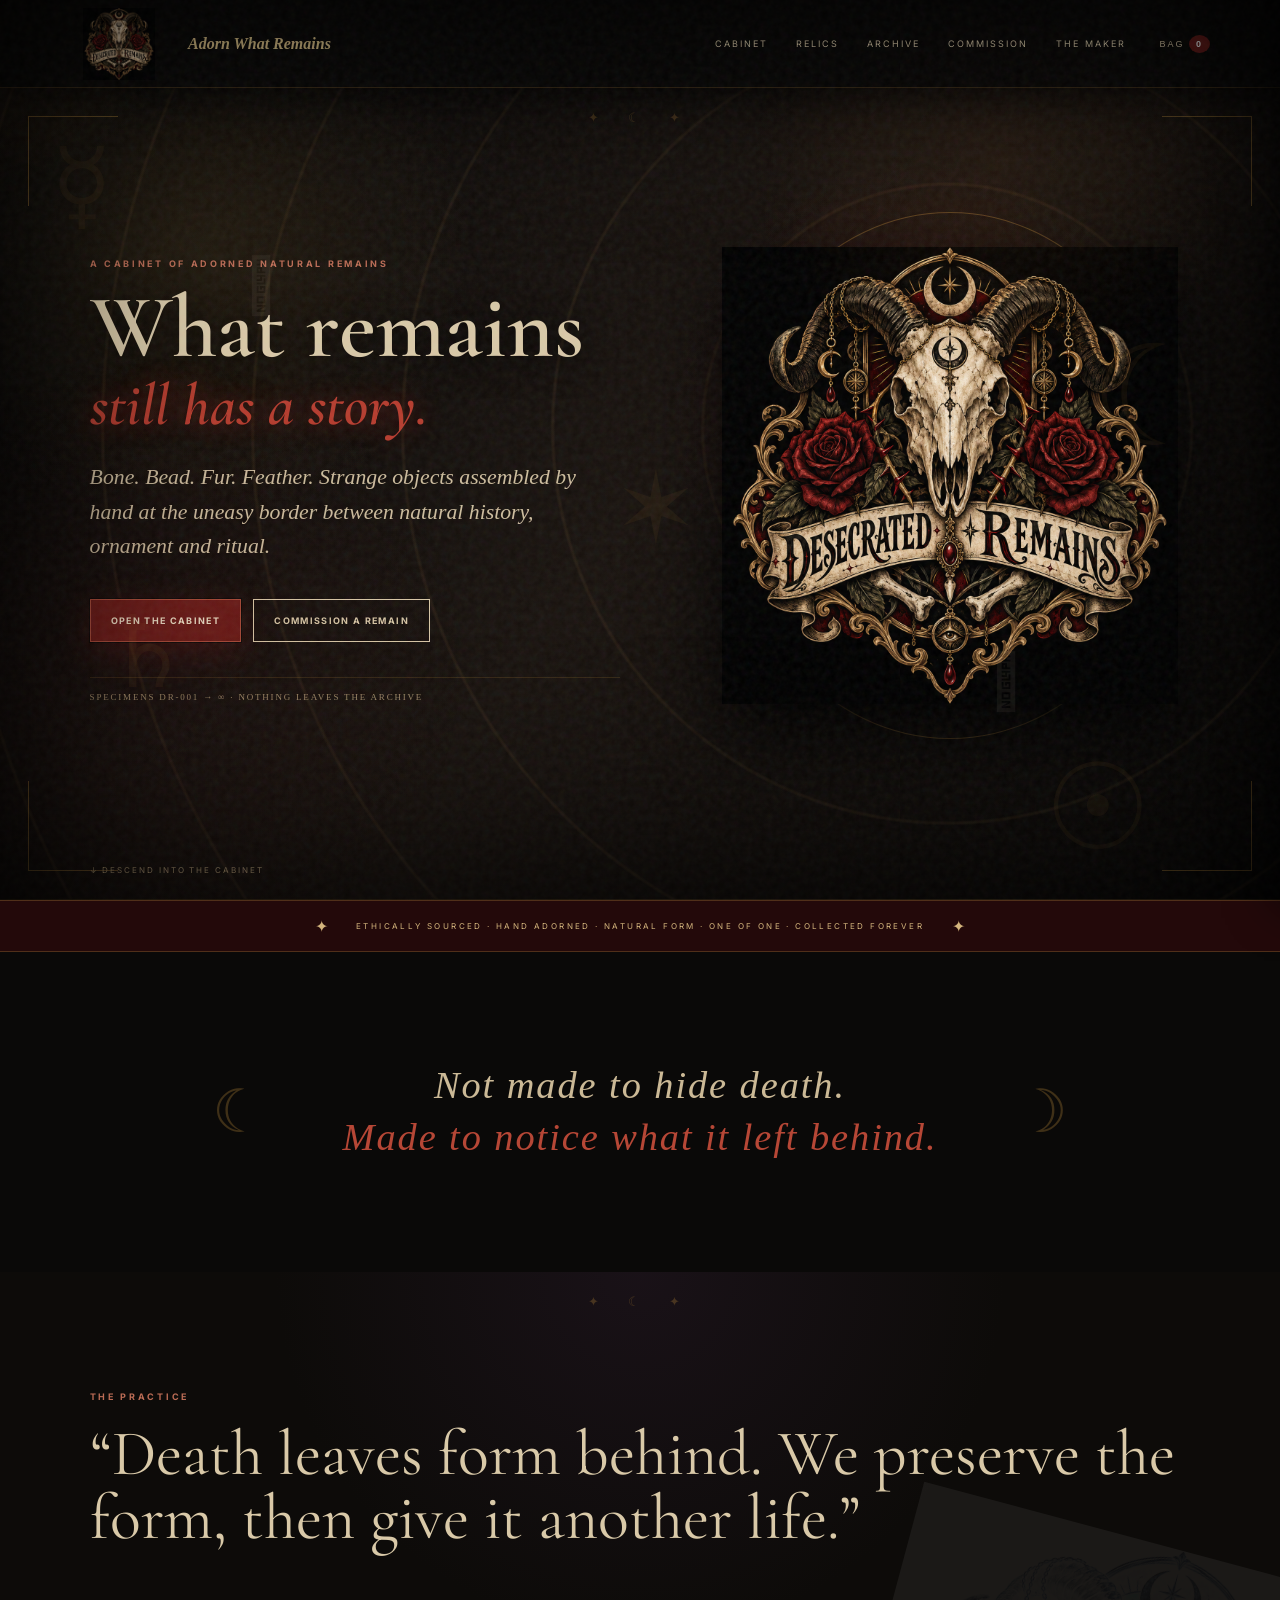
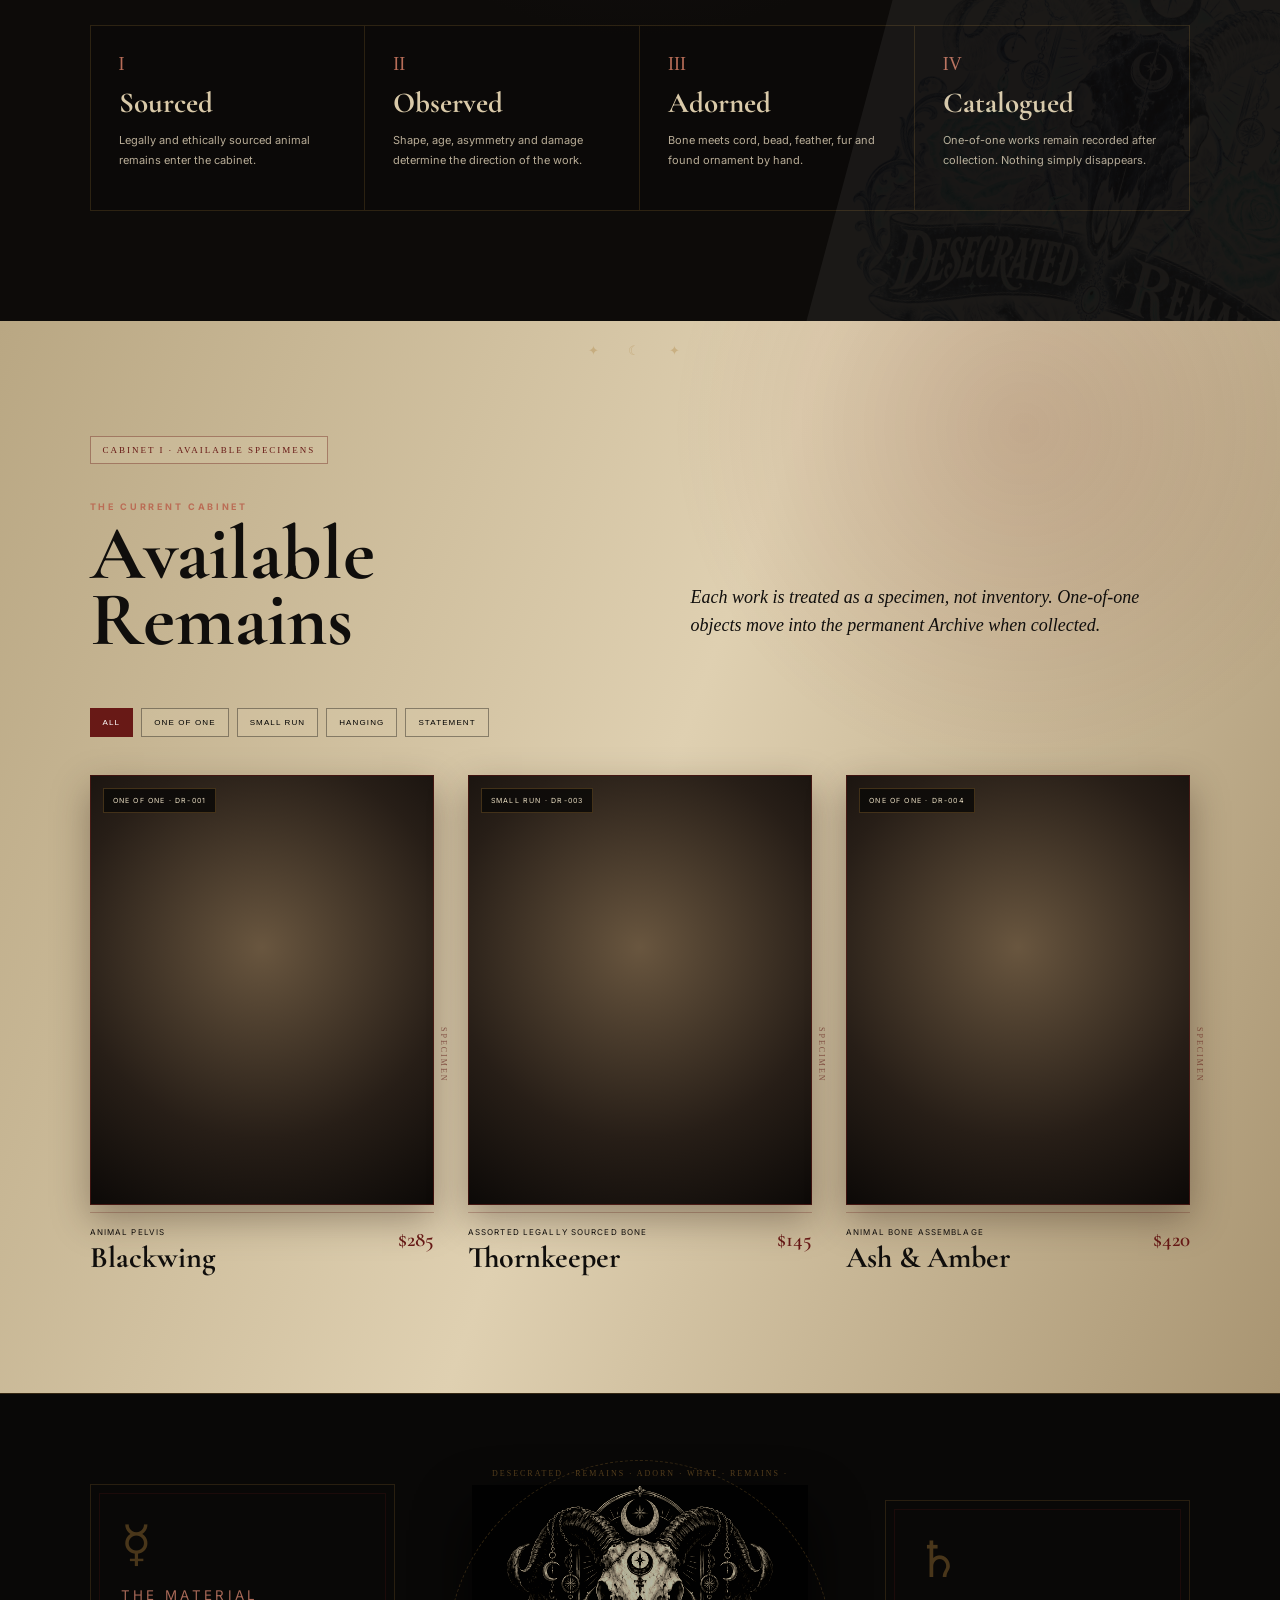
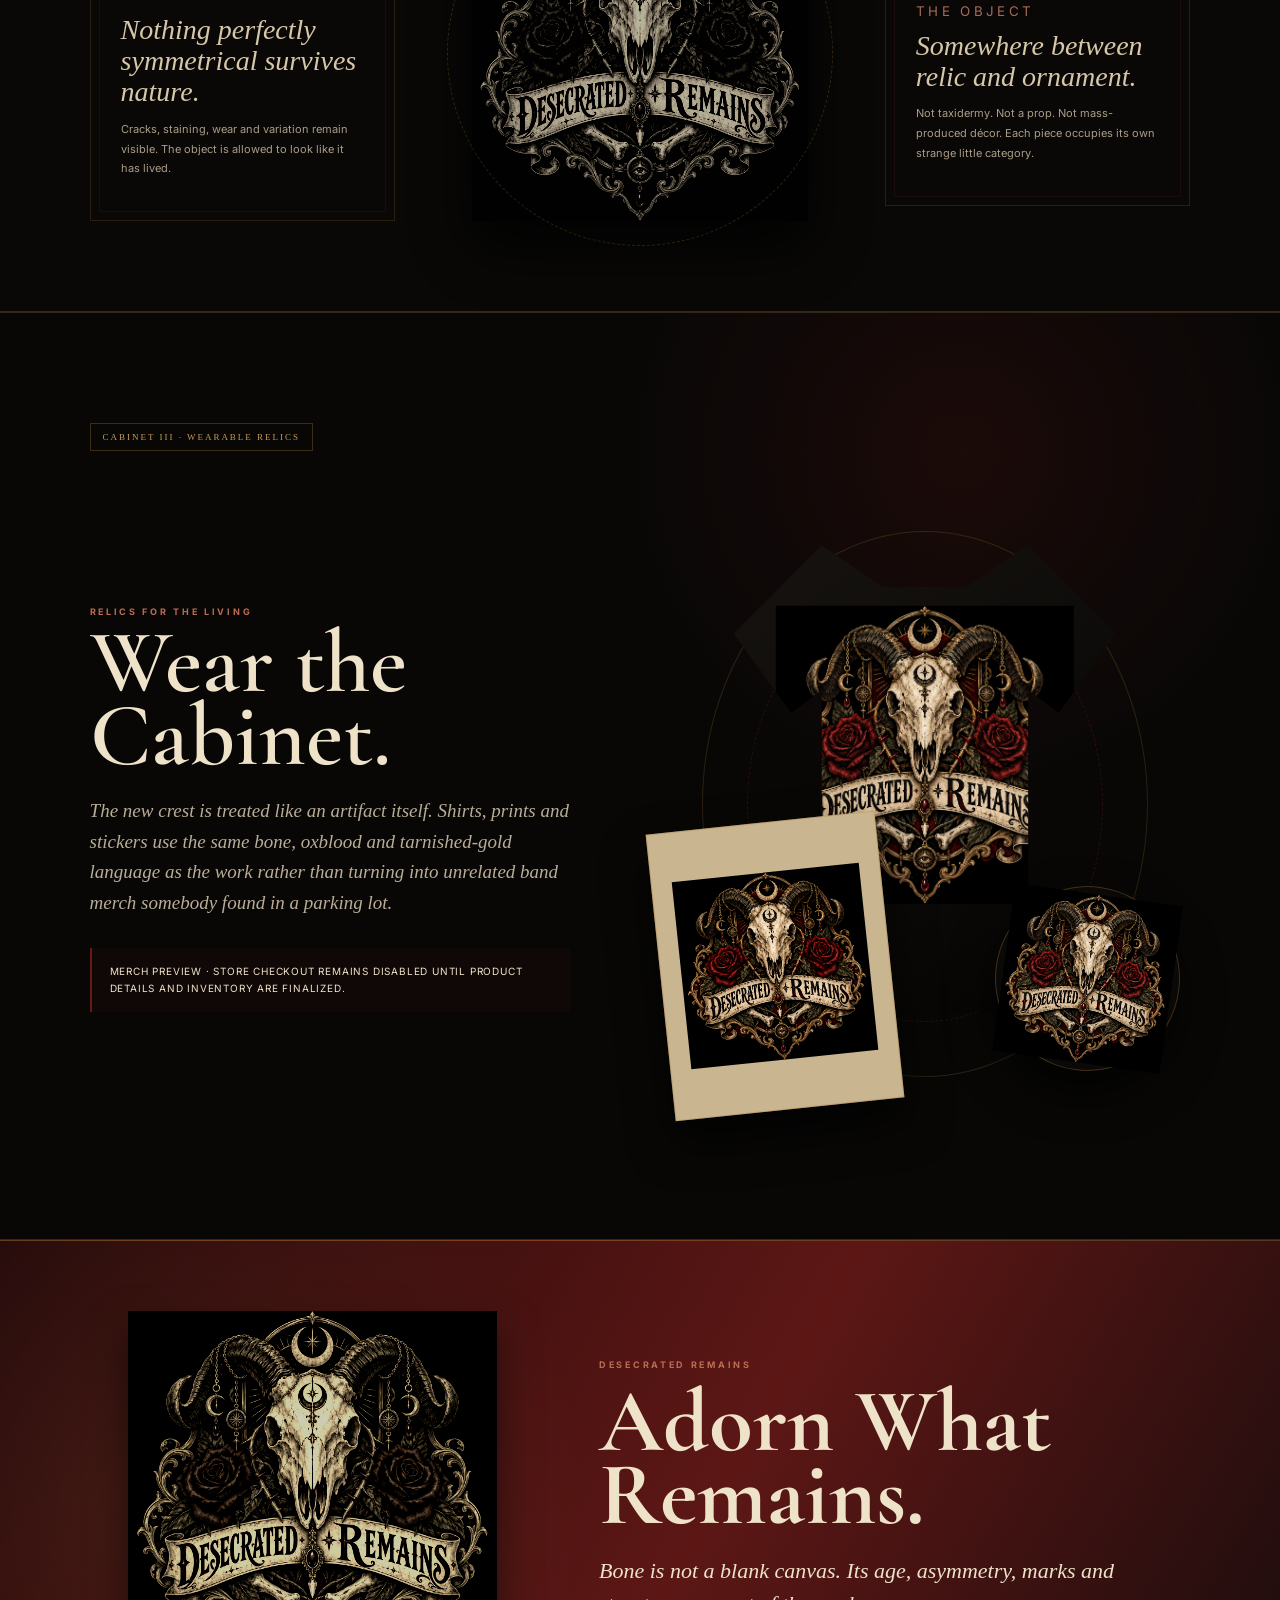
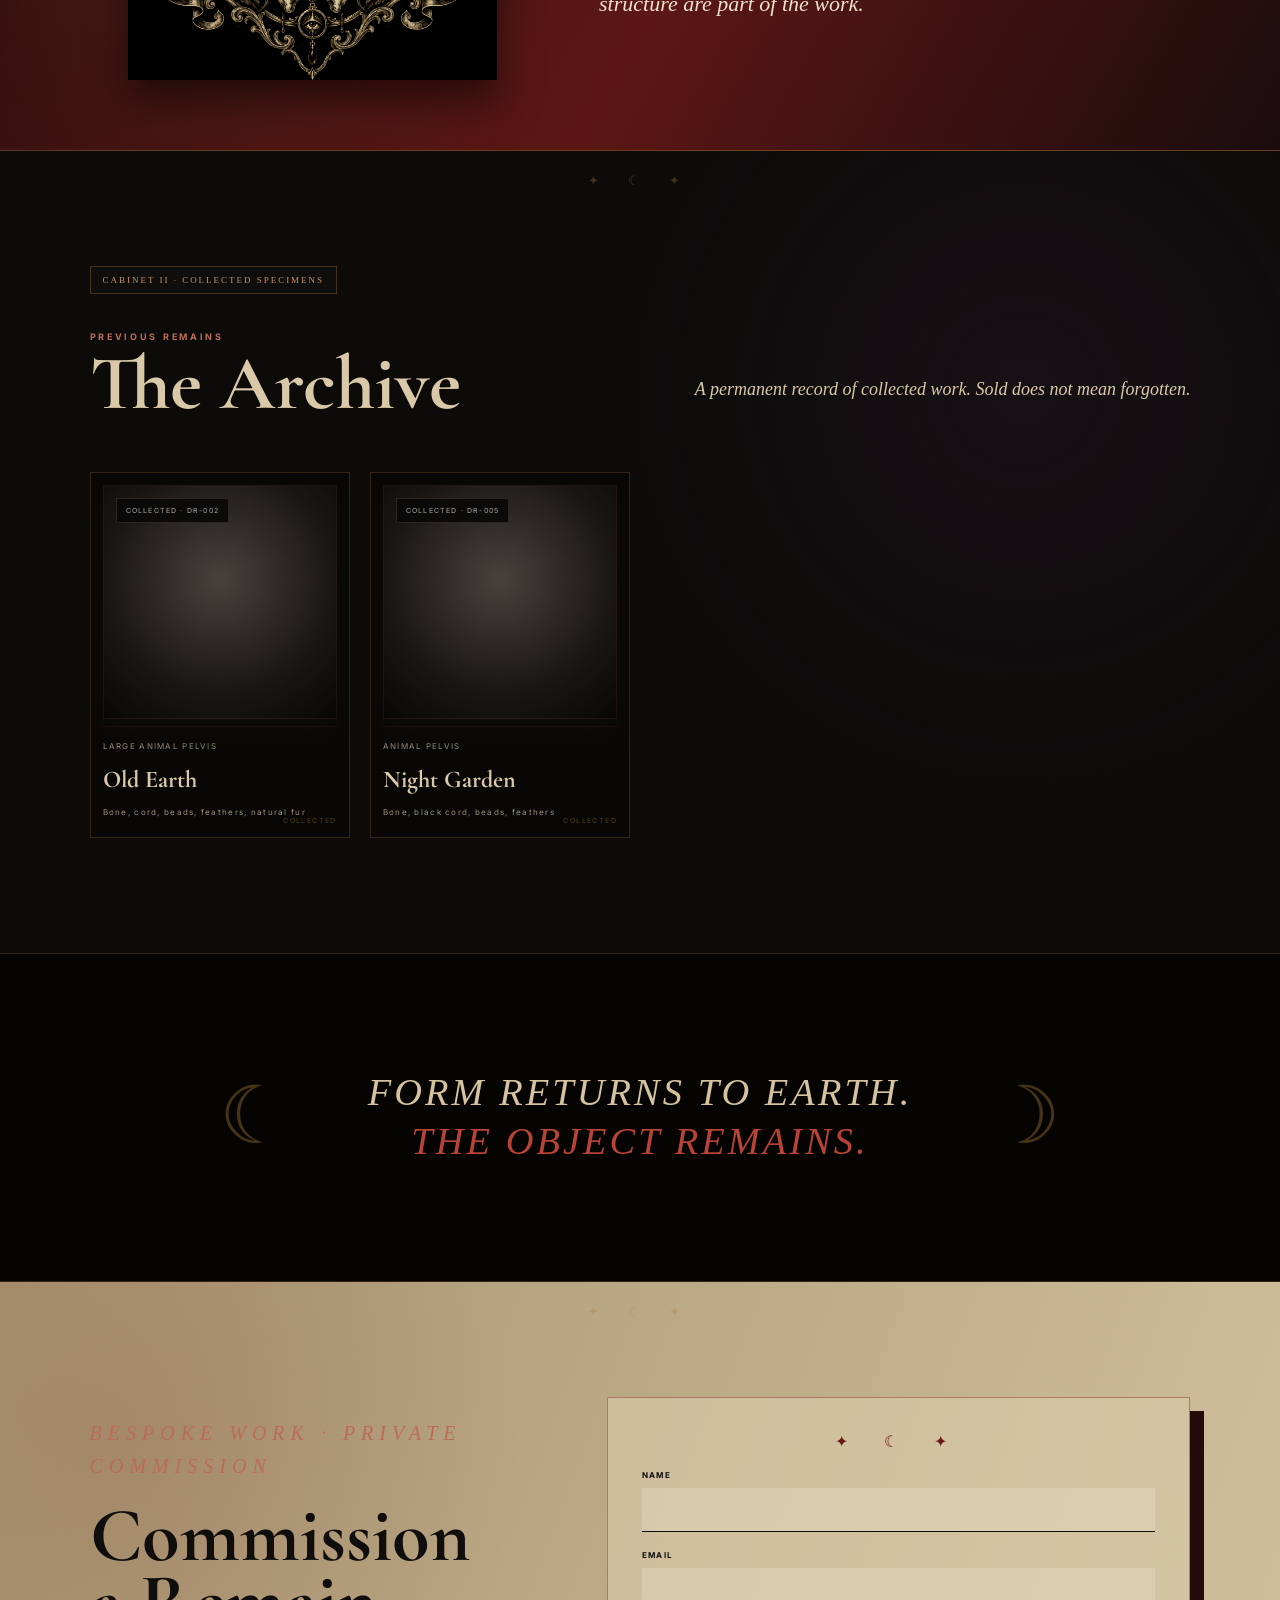
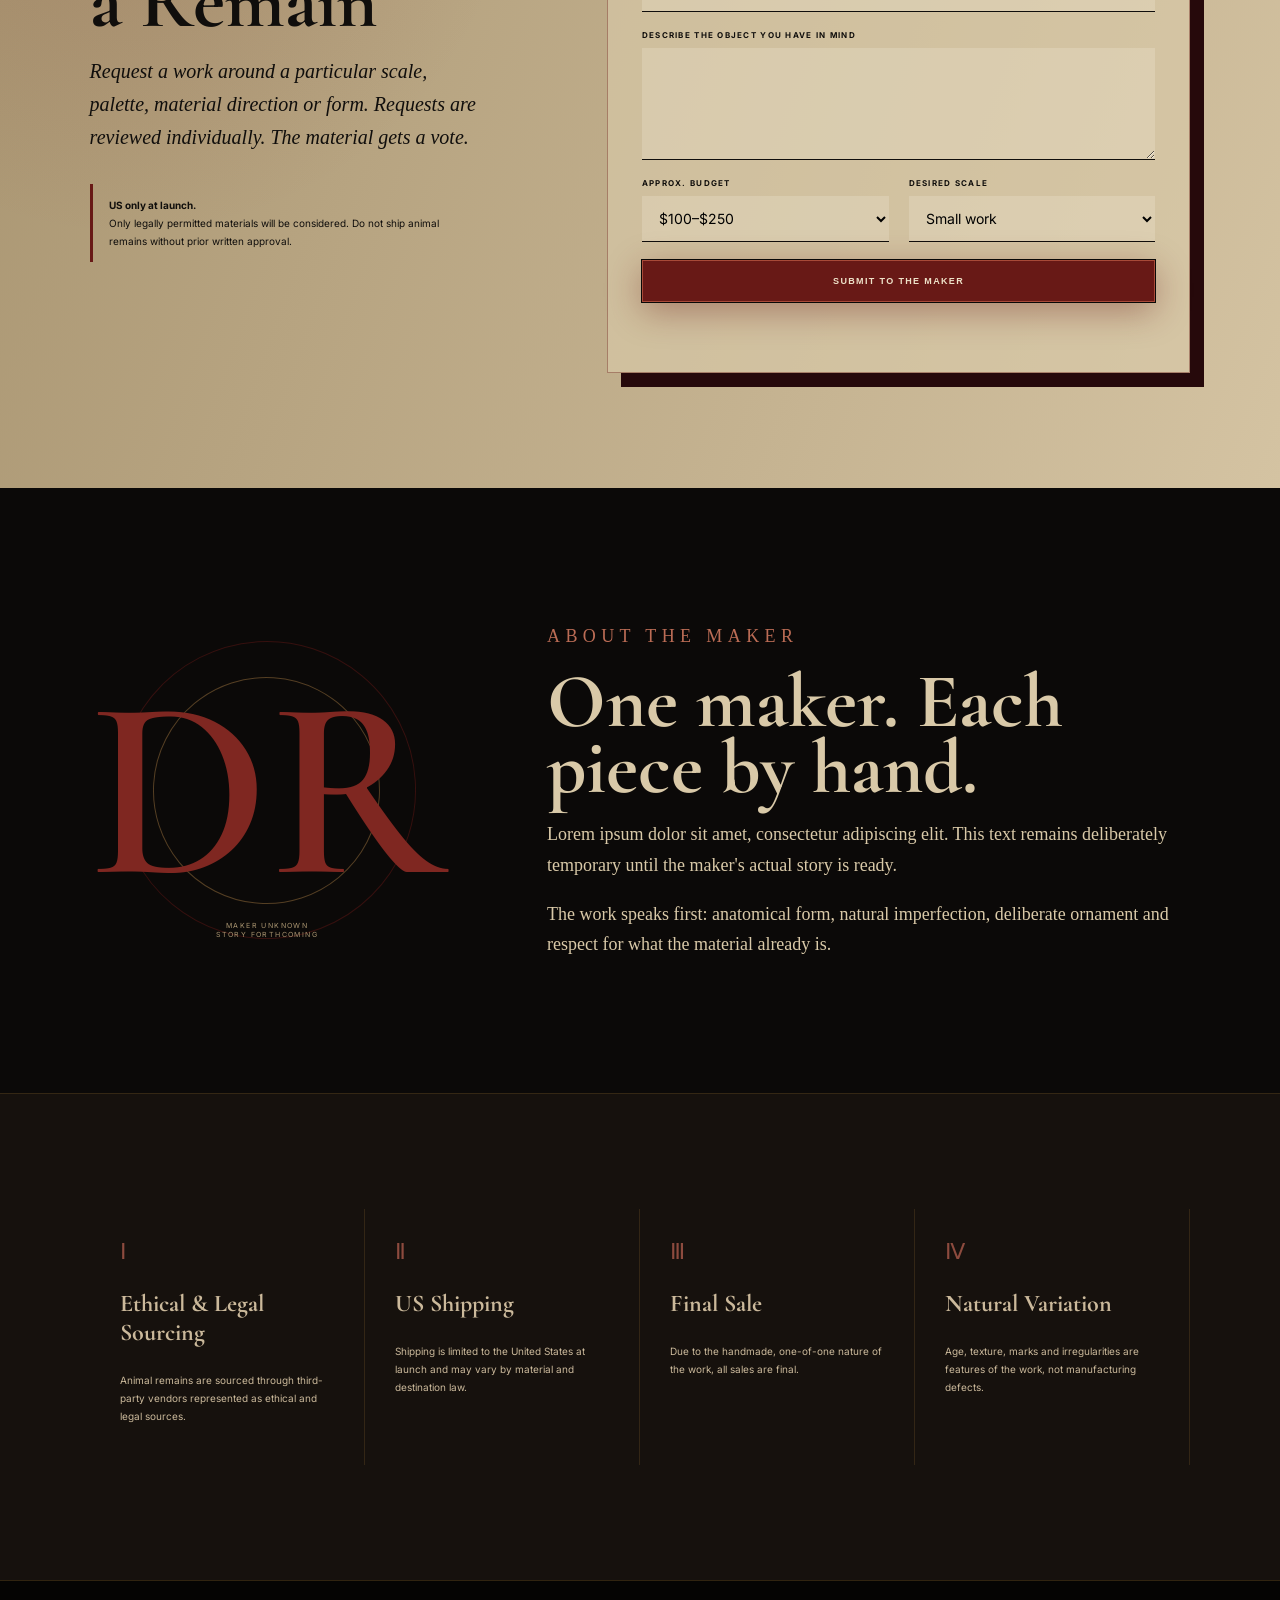
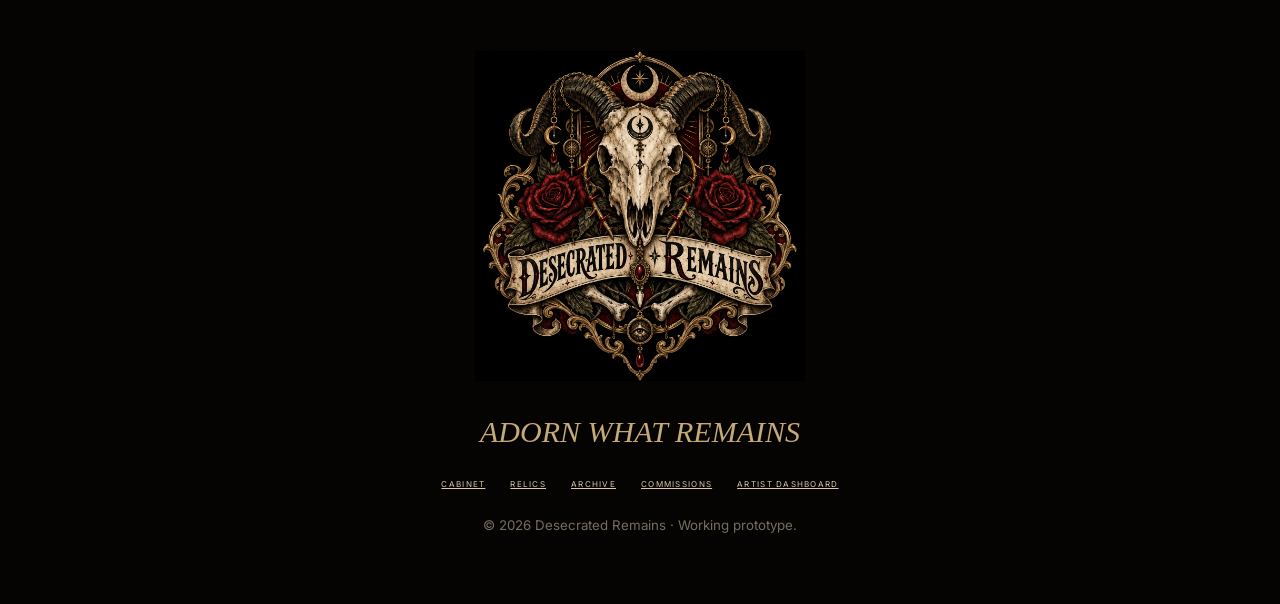
==== commit e24d01c5: "Integrate updated logo, product assets, and merch showcase" ====
--- a/index.html
+++ b/index.html
@@ -1 +1,32 @@
-<!doctype html><html lang="en"><head><meta charset="utf-8"><meta name="viewport" content="width=device-width,initial-scale=1"><meta name="description" content="Decorated Remains. A cabinet of hand-adorned natural remains."><title>Decorated Remains | Adorn What Remains</title><link rel="stylesheet" href="styles.css"></head><body><div class="grain"></div><div class="vignette"></div><div class="cursor-orb"></div><div class="candle-glow"></div><div class="occult-field" aria-hidden="true"><span class="sigil s1">☿</span><span class="sigil s2">☾</span><span class="sigil s3">♄</span><span class="sigil s4">☉</span><span class="sigil s5">✶</span><span class="moth m1">𓆣</span><span class="moth m2">𓆣</span></div><header class="site-header"><a class="brand" href="#top"><img src="assets/logo.svg" alt="Decorated Remains"><span>Adorn What Remains</span></a><button class="menu" aria-label="Menu">☰</button><nav><a href="#available">Cabinet</a><a href="#archive">Archive</a><a href="#commission">Commission</a><a href="#about">The Maker</a><button class="cart-btn" data-cart-open>Bag <b data-cart-count>0</b></button></nav></header><main id="top"><section class="hero ritual-zone"><div class="cabinet-corner tl"></div><div class="cabinet-corner tr"></div><div class="cabinet-corner bl"></div><div class="cabinet-corner br"></div><div class="hero-copy reveal"><p class="eyebrow">A CABINET OF ADORNED NATURAL REMAINS</p><h1>What remains<br><i>still has a story.</i></h1><p class="lede">Bone. Bead. Fur. Feather. Objects assembled by hand at the uneasy border between natural history, ornament and ritual.</p><div class="actions"><a class="btn primary" href="#available">Open the Cabinet</a><a class="btn" href="#commission">Commission a Remain</a></div><div class="catalog-stamp">EST. IN THE PRESENT · SPECIMENS DR-001 → ∞</div></div><div class="hero-art reveal"><div class="ritual-ring"><i></i><i></i><i></i><div class="specimen-frame hero-specimen"><div class="bone-placeholder"><img src="assets/flash.svg" alt="Occult naturalist specimen study"><span class="specimen-number">DR / 001</span></div><p>ANATOMICAL FORM · DELIBERATE ORNAMENT · NATURAL IMPERFECTION</p></div></div></div><div class="scroll-mark">↓ DESCEND INTO THE CABINET</div></section><section class="omen-strip"><span>✦</span><p>ETHICALLY SOURCED · HAND ADORNED · NATURAL FORM · ONE OF ONE · COLLECTED FOREVER</p><span>✦</span></section><section class="threshold reveal"><div>☾</div><p>Not made to hide death.<br><strong>Made to notice what it left behind.</strong></p><div>☽</div></section><section class="manifesto ritual-zone reveal"><div class="engraving engraving-left"><img src="assets/flash.svg" alt=""></div><p class="eyebrow">THE PRACTICE</p><blockquote>“Death leaves form behind. We preserve the form, then give it another life.”</blockquote><div class="process"><div><b>I</b><h3>Sourced</h3><p>Legally and ethically sourced animal remains enter the cabinet.</p></div><div><b>II</b><h3>Observed</h3><p>Shape, age, asymmetry and damage determine the direction of the work.</p></div><div><b>III</b><h3>Adorned</h3><p>Bone meets cord, bead, feather, fur and found ornament by hand.</p></div><div><b>IV</b><h3>Catalogued</h3><p>One-of-one works remain recorded after collection. Nothing simply disappears.</p></div></div></section><section id="available" class="catalog section ritual-zone reveal"><div class="cabinet-label">CABINET I · AVAILABLE SPECIMENS</div><div class="section-head"><div><p class="eyebrow">THE CURRENT CABINET</p><h2>Available Remains</h2></div><p>Each work is treated as a specimen, not inventory. One-of-one objects move into the permanent Archive when collected.</p></div><div class="filters"><button class="active" data-filter="all">All</button><button data-filter="one-of-one">One of One</button><button data-filter="repeatable">Small Run</button><button data-filter="hanging">Hanging</button><button data-filter="statement">Statement</button></div><div id="product-grid" class="product-grid"></div></section><section class="curiosity-break reveal"><div class="curio-card"><span>☿</span><small>THE MATERIAL</small><h3>Nothing perfectly symmetrical survives nature.</h3><p>Cracks, staining, wear and variation remain visible. The object is allowed to look like it has lived.</p></div><div class="curio-center"><img src="assets/flash.svg" alt="Neo-traditional natural history study"><div class="orbit-text">DECORATED · REMAINS · ADORN · WHAT · REMAINS ·</div></div><div class="curio-card"><span>♄</span><small>THE OBJECT</small><h3>Somewhere between relic and ornament.</h3><p>Not taxidermy. Not a prop. Not mass-produced décor. Each piece occupies its own strange little category.</p></div></section><section class="quote-band reveal"><img src="assets/flash.svg" alt="Neo-traditional flash study"><div><p class="eyebrow">DECORATED REMAINS</p><h2>Adorn What Remains.</h2><p>Bone is not a blank canvas. Its age, asymmetry, marks and structure are part of the work.</p></div></section><section id="archive" class="section dark ritual-zone reveal"><div class="cabinet-label">CABINET II · COLLECTED SPECIMENS</div><div class="section-head"><div><p class="eyebrow">PREVIOUS REMAINS</p><h2>The Archive</h2></div><p>A permanent record of collected work. Sold does not mean forgotten.</p></div><div id="archive-grid" class="archive-grid"></div></section><section class="invocation reveal"><div class="invocation-mark">☾</div><p>FORM RETURNS TO EARTH.<br><strong>THE OBJECT REMAINS.</strong></p><div class="invocation-mark">☽</div></section><section id="commission" class="commission section ritual-zone reveal"><div><p class="eyebrow">BESPOKE WORK · PRIVATE COMMISSION</p><h2>Commission a Remain</h2><p>Request a work around a particular scale, palette, material direction or form. Requests are reviewed individually. The material gets a vote.</p><div class="note"><b>US only at launch.</b><br>Only legally permitted materials will be considered. Do not ship animal remains without prior written approval.</div></div><form id="commission-form"><div class="form-ornament">✦ ☾ ✦</div><label>Name<input name="name" required></label><label>Email<input name="email" type="email" required></label><label>Describe the object you have in mind<textarea name="vision" rows="5" required></textarea></label><div class="two"><label>Approx. budget<select name="budget"><option>$100–$250</option><option>$250–$500</option><option>$500–$1,000</option><option>$1,000+</option></select></label><label>Desired scale<select name="scale"><option>Small work</option><option>Hanging work</option><option>Statement work</option><option>Not sure</option></select></label></div><button class="btn primary" type="submit">Submit to the Maker</button><small class="form-status"></small></form></section><section id="about" class="about section reveal"><div class="about-mark"><span>DR</span><small>MAKER UNKNOWN<br>STORY FORTHCOMING</small></div><div><p class="eyebrow">ABOUT THE MAKER</p><h2>One maker. Each piece by hand.</h2><p>Lorem ipsum dolor sit amet, consectetur adipiscing elit. This text remains deliberately temporary until the maker's actual story is ready.</p><p>The work speaks first: anatomical form, natural imperfection, deliberate ornament and respect for what the material already is.</p></div></section><section class="policies section reveal"><article><span>Ⅰ</span><h3>Ethical & Legal Sourcing</h3><p>Animal remains are sourced through third-party vendors represented as ethical and legal sources.</p></article><article><span>Ⅱ</span><h3>US Shipping</h3><p>Shipping is limited to the United States at launch and may vary by material and destination law.</p></article><article><span>Ⅲ</span><h3>Final Sale</h3><p>Due to the handmade, one-of-one nature of the work, all sales are final.</p></article><article><span>Ⅳ</span><h3>Natural Variation</h3><p>Age, texture, marks and irregularities are features of the work, not manufacturing defects.</p></article></section></main><footer><img src="assets/logo.svg" alt="Decorated Remains"><p>ADORN WHAT REMAINS</p><div><a href="#available">Cabinet</a><a href="#archive">Archive</a><a href="#commission">Commissions</a><a href="admin.html">Artist Dashboard</a></div><small>© <span id="year"></span> Decorated Remains · Working prototype.</small></footer><aside class="cart" aria-hidden="true"><button class="cart-close" data-cart-close>×</button><p class="eyebrow">YOUR SELECTION</p><h2>The Bag</h2><div data-cart-items></div><div class="cart-total"><span>Total</span><b data-cart-total>$0</b></div><button class="btn primary checkout" data-checkout>Checkout Coming Soon</button><small>Payment processing is intentionally disabled in this build.</small></aside><div class="scrim" data-cart-close></div><dialog id="product-modal"><button class="modal-close">×</button><div id="modal-content"></div></dialog><script src="app.js"></script></body></html>+<!doctype html>
+<html lang="en">
+<head>
+<meta charset="utf-8"><meta name="viewport" content="width=device-width,initial-scale=1">
+<meta name="description" content="Desecrated Remains. A cabinet of hand-adorned natural remains, relics, and strange objects.">
+<title>Desecrated Remains | Adorn What Remains</title>
+<link rel="stylesheet" href="styles.css">
+<link rel="stylesheet" href="asset-overrides.css">
+</head>
+<body>
+<div class="grain"></div><div class="vignette"></div><div class="cursor-orb"></div><div class="candle-glow"></div>
+<div class="occult-field" aria-hidden="true"><span class="sigil s1">☿</span><span class="sigil s2">☾</span><span class="sigil s3">♄</span><span class="sigil s4">☉</span><span class="sigil s5">✶</span><span class="moth m1">𓆣</span><span class="moth m2">𓆣</span></div>
+<header class="site-header"><a class="brand" href="#top"><img src="assets/LOGO.png" alt="Desecrated Remains"><span>Adorn What Remains</span></a><button class="menu" aria-label="Menu">☰</button><nav><a href="#available">Cabinet</a><a href="#merch">Relics</a><a href="#archive">Archive</a><a href="#commission">Commission</a><a href="#about">The Maker</a><button class="cart-btn" data-cart-open>Bag <b data-cart-count>0</b></button></nav></header>
+<main id="top">
+<section class="hero ritual-zone"><div class="cabinet-corner tl"></div><div class="cabinet-corner tr"></div><div class="cabinet-corner bl"></div><div class="cabinet-corner br"></div><div class="hero-copy reveal"><p class="eyebrow">A CABINET OF ADORNED NATURAL REMAINS</p><h1>What remains<br><i>still has a story.</i></h1><p class="lede">Bone. Bead. Fur. Feather. Strange objects assembled by hand at the uneasy border between natural history, ornament and ritual.</p><div class="actions"><a class="btn primary" href="#available">Open the Cabinet</a><a class="btn" href="#commission">Commission a Remain</a></div><div class="catalog-stamp">SPECIMENS DR-001 → ∞ · NOTHING LEAVES THE ARCHIVE</div></div><div class="hero-art reveal"><div class="hero-logo"><img src="assets/LOGO.png" alt="Desecrated Remains neo-traditional crest"></div></div><div class="scroll-mark">↓ DESCEND INTO THE CABINET</div></section>
+<section class="omen-strip"><span>✦</span><p>ETHICALLY SOURCED · HAND ADORNED · NATURAL FORM · ONE OF ONE · COLLECTED FOREVER</p><span>✦</span></section>
+<section class="threshold reveal"><div>☾</div><p>Not made to hide death.<br><strong>Made to notice what it left behind.</strong></p><div>☽</div></section>
+<section class="manifesto ritual-zone reveal"><div class="engraving engraving-left"><img src="assets/LOGO.png" alt=""></div><p class="eyebrow">THE PRACTICE</p><blockquote>“Death leaves form behind. We preserve the form, then give it another life.”</blockquote><div class="process"><div><b>I</b><h3>Sourced</h3><p>Legally and ethically sourced animal remains enter the cabinet.</p></div><div><b>II</b><h3>Observed</h3><p>Shape, age, asymmetry and damage determine the direction of the work.</p></div><div><b>III</b><h3>Adorned</h3><p>Bone meets cord, bead, feather, fur and found ornament by hand.</p></div><div><b>IV</b><h3>Catalogued</h3><p>One-of-one works remain recorded after collection. Nothing simply disappears.</p></div></div></section>
+<section id="available" class="catalog section ritual-zone reveal"><div class="cabinet-label">CABINET I · AVAILABLE SPECIMENS</div><div class="section-head"><div><p class="eyebrow">THE CURRENT CABINET</p><h2>Available Remains</h2></div><p>Each work is treated as a specimen, not inventory. One-of-one objects move into the permanent Archive when collected.</p></div><div class="filters"><button class="active" data-filter="all">All</button><button data-filter="one-of-one">One of One</button><button data-filter="repeatable">Small Run</button><button data-filter="hanging">Hanging</button><button data-filter="statement">Statement</button></div><div id="product-grid" class="product-grid"></div></section>
+<section class="curiosity-break reveal"><div class="curio-card"><span>☿</span><small>THE MATERIAL</small><h3>Nothing perfectly symmetrical survives nature.</h3><p>Cracks, staining, wear and variation remain visible. The object is allowed to look like it has lived.</p></div><div class="curio-center"><img src="assets/LOGO.png" alt="Desecrated Remains crest"><div class="orbit-text">DESECRATED · REMAINS · ADORN · WHAT · REMAINS ·</div></div><div class="curio-card"><span>♄</span><small>THE OBJECT</small><h3>Somewhere between relic and ornament.</h3><p>Not taxidermy. Not a prop. Not mass-produced décor. Each piece occupies its own strange little category.</p></div></section>
+<section id="merch" class="merch-section reveal"><div class="merch-grid"><div class="merch-copy"><p class="eyebrow">RELICS FOR THE LIVING</p><h2>Wear the Cabinet.</h2><p>The new crest is treated like an artifact itself. Shirts, prints and stickers use the same bone, oxblood and tarnished-gold language as the work rather than turning into unrelated band merch somebody found in a parking lot.</p><div class="merch-note">MERCH PREVIEW · STORE CHECKOUT REMAINS DISABLED UNTIL PRODUCT DETAILS AND INVENTORY ARE FINALIZED.</div></div><div class="merch-stage"><div class="merch-orbit"></div><div class="shirt-mock"><img src="assets/LOGO.png" alt="Desecrated Remains shirt preview"></div><div class="merch-sticker"><img src="assets/LOGO.png" alt="Desecrated Remains sticker preview"></div><div class="merch-print"><img src="assets/LOGO.png" alt="Desecrated Remains art print preview"></div></div></div></section>
+<section class="quote-band reveal"><img src="assets/LOGO.png" alt="Desecrated Remains crest"><div><p class="eyebrow">DESECRATED REMAINS</p><h2>Adorn What Remains.</h2><p>Bone is not a blank canvas. Its age, asymmetry, marks and structure are part of the work.</p></div></section>
+<section id="archive" class="section dark ritual-zone reveal"><div class="cabinet-label">CABINET II · COLLECTED SPECIMENS</div><div class="section-head"><div><p class="eyebrow">PREVIOUS REMAINS</p><h2>The Archive</h2></div><p>A permanent record of collected work. Sold does not mean forgotten.</p></div><div id="archive-grid" class="archive-grid"></div></section>
+<section class="invocation reveal"><div class="invocation-mark">☾</div><p>FORM RETURNS TO EARTH.<br><strong>THE OBJECT REMAINS.</strong></p><div class="invocation-mark">☽</div></section>
+<section id="commission" class="commission section ritual-zone reveal"><div><p class="eyebrow">BESPOKE WORK · PRIVATE COMMISSION</p><h2>Commission a Remain</h2><p>Request a work around a particular scale, palette, material direction or form. Requests are reviewed individually. The material gets a vote.</p><div class="note"><b>US only at launch.</b><br>Only legally permitted materials will be considered. Do not ship animal remains without prior written approval.</div></div><form id="commission-form"><div class="form-ornament">✦ ☾ ✦</div><label>Name<input name="name" required></label><label>Email<input name="email" type="email" required></label><label>Describe the object you have in mind<textarea name="vision" rows="5" required></textarea></label><div class="two"><label>Approx. budget<select name="budget"><option>$100–$250</option><option>$250–$500</option><option>$500–$1,000</option><option>$1,000+</option></select></label><label>Desired scale<select name="scale"><option>Small work</option><option>Hanging work</option><option>Statement work</option><option>Not sure</option></select></label></div><button class="btn primary" type="submit">Submit to the Maker</button><small class="form-status"></small></form></section>
+<section id="about" class="about section reveal"><div class="about-mark"><span>DR</span><small>MAKER UNKNOWN<br>STORY FORTHCOMING</small></div><div><p class="eyebrow">ABOUT THE MAKER</p><h2>One maker. Each piece by hand.</h2><p>Lorem ipsum dolor sit amet, consectetur adipiscing elit. This text remains deliberately temporary until the maker's actual story is ready.</p><p>The work speaks first: anatomical form, natural imperfection, deliberate ornament and respect for what the material already is.</p></div></section>
+<section class="policies section reveal"><article><span>Ⅰ</span><h3>Ethical & Legal Sourcing</h3><p>Animal remains are sourced through third-party vendors represented as ethical and legal sources.</p></article><article><span>Ⅱ</span><h3>US Shipping</h3><p>Shipping is limited to the United States at launch and may vary by material and destination law.</p></article><article><span>Ⅲ</span><h3>Final Sale</h3><p>Due to the handmade, one-of-one nature of the work, all sales are final.</p></article><article><span>Ⅳ</span><h3>Natural Variation</h3><p>Age, texture, marks and irregularities are features of the work, not manufacturing defects.</p></article></section>
+</main>
+<footer><img class="footer-logo" src="assets/LOGO.png" alt="Desecrated Remains"><p>ADORN WHAT REMAINS</p><div><a href="#available">Cabinet</a><a href="#merch">Relics</a><a href="#archive">Archive</a><a href="#commission">Commissions</a><a href="admin.html">Artist Dashboard</a></div><small>© <span id="year"></span> Desecrated Remains · Working prototype.</small></footer>
+<aside class="cart" aria-hidden="true"><button class="cart-close" data-cart-close>×</button><p class="eyebrow">YOUR SELECTION</p><h2>The Bag</h2><div data-cart-items></div><div class="cart-total"><span>Total</span><b data-cart-total>$0</b></div><button class="btn primary checkout" data-checkout>Checkout Coming Soon</button><small>Payment processing is intentionally disabled in this build.</small></aside><div class="scrim" data-cart-close></div><dialog id="product-modal"><button class="modal-close">×</button><div id="modal-content"></div></dialog>
+<script src="app.js"></script>
+</body></html>
--- a/styles.css
+++ b/styles.css
@@ -1,7 +1 @@
-@import url('https://fonts.googleapis.com/css2?family=Cormorant+Garamond:ital,wght@0,500;0,600;0,700;1,600&family=Inter:wght@400;500;600;700&display=swap');
-:root{--bone:#e7dbc0;--paper:#cdbb98;--ink:#100f0d;--night:#15130f;--blood:#7d201e;--blood2:#3b1113;--moss:#303b2c;--gold:#b68a43;--ember:#d09a4d;--smoke:#9e927b;--white:#f5ecd9;--purple:#352235}
-*{box-sizing:border-box}html{scroll-behavior:smooth}body{margin:0;background:var(--bone);color:var(--ink);font-family:Inter,sans-serif;overflow-x:hidden}.grain,.vignette{position:fixed;inset:0;pointer-events:none;z-index:90}.grain{opacity:.16;background-image:url("data:image/svg+xml,%3Csvg viewBox='0 0 180 180' xmlns='http://www.w3.org/2000/svg'%3E%3Cfilter id='n'%3E%3CfeTurbulence type='fractalNoise' baseFrequency='.72' numOctaves='4' stitchTiles='stitch'/%3E%3C/filter%3E%3Crect width='100%25' height='100%25' filter='url(%23n)' opacity='.34'/%3E%3C/svg%3E")}.vignette{box-shadow:inset 0 0 170px #120b08aa}.cursor-orb{position:fixed;width:320px;height:320px;border-radius:50%;background:radial-gradient(circle,#b55b2830 0,#7d201e16 28%,transparent 68%);pointer-events:none;z-index:2;transform:translate(-50%,-50%);mix-blend-mode:multiply}.occult-field{position:fixed;inset:0;pointer-events:none;z-index:1;overflow:hidden}.sigil{position:absolute;font:500 90px 'Cormorant Garamond';color:#7d201e12;animation:drift 18s ease-in-out infinite}.s1{top:14%;left:4%}.s2{top:35%;right:5%;font-size:130px;animation-delay:-6s}.s3{top:66%;left:8%;animation-delay:-11s}.s4{top:82%;right:10%;font-size:115px;animation-delay:-3s}.s5{top:50%;left:48%;font-size:70px;animation-delay:-8s}@keyframes drift{50%{transform:translateY(-28px) rotate(9deg)}}
-.site-header{height:92px;display:flex;align-items:center;justify-content:space-between;padding:12px 5vw;border-bottom:1px solid #b68a4340;position:sticky;top:0;background:#15130fee;backdrop-filter:blur(14px);z-index:40;color:var(--bone);box-shadow:0 8px 30px #0005}.brand{display:flex;align-items:center;gap:14px;color:inherit;text-decoration:none}.brand img{width:86px;height:68px;object-fit:contain;filter:sepia(.8) brightness(1.7)}.brand span{font:italic 600 16px 'Cormorant Garamond';color:#d8c39c}.site-header nav{display:flex;gap:28px;align-items:center}.site-header nav a,.cart-btn{color:inherit;text-decoration:none;text-transform:uppercase;font-size:10px;letter-spacing:.19em;background:none;border:0;cursor:pointer;transition:.25s}.site-header nav a:hover{color:var(--ember);text-shadow:0 0 14px #d09a4d88}.cart-btn b{background:var(--blood);color:white;border-radius:50%;padding:4px 7px}.menu{display:none;border:0;background:none;color:var(--bone);font-size:24px}.ritual-zone{position:relative}.ritual-zone:before{content:"✦  ☾  ✦";position:absolute;top:22px;left:50%;transform:translateX(-50%);font:500 13px 'Cormorant Garamond';letter-spacing:1em;color:#9a744055;white-space:nowrap}
-.hero{min-height:calc(100vh - 92px);padding:8vh 7vw 12vh;display:grid;grid-template-columns:1.05fr .95fr;gap:7vw;align-items:center;position:relative;background:radial-gradient(circle at 74% 42%,#7d201e42 0,transparent 28%),radial-gradient(circle at 15% 20%,#b68a4325 0,transparent 25%),linear-gradient(125deg,#17140f 0,#292015 50%,#100d0b 100%);color:var(--bone);isolation:isolate}.hero:after{content:"";position:absolute;inset:0;background:repeating-radial-gradient(circle at 74% 42%,transparent 0 92px,#b68a431a 94px 95px,transparent 97px 150px);z-index:-1}.eyebrow{font-size:10px;font-weight:700;letter-spacing:.27em;text-transform:uppercase;color:var(--blood)}.hero .eyebrow{color:#d39a72}h1,h2,h3,blockquote{font-family:'Cormorant Garamond',serif}h1{font-size:clamp(58px,7vw,118px);line-height:.78;margin:25px 0 30px;font-weight:600;text-shadow:0 5px 30px #000}h1 i{font-size:.67em;color:#b94436;text-shadow:0 0 24px #7d201e66}.lede{max-width:660px;font:500 clamp(17px,1.6vw,22px)/1.6 'Cormorant Garamond';font-style:italic;color:#d4c6aa}.actions{display:flex;gap:12px;margin-top:35px;flex-wrap:wrap}.btn{display:inline-block;padding:15px 20px;border:1px solid currentColor;text-transform:uppercase;letter-spacing:.14em;font-size:10px;font-weight:700;text-decoration:none;color:inherit;background:transparent;cursor:pointer;transition:.25s}.btn.primary{background:var(--blood);border-color:#b65a48;color:var(--white);box-shadow:0 0 0 1px #1b0c0b,0 8px 30px #7d201e42}.btn:hover{transform:translateY(-3px);box-shadow:0 8px 24px #0004}.ritual-ring{position:relative;padding:55px}.ritual-ring:before,.ritual-ring:after,.ritual-ring>i{content:"";position:absolute;inset:2%;border:1px solid #b68a4350;border-radius:50%;animation:spin 34s linear infinite}.ritual-ring:after{inset:8%;border-style:dashed;animation-direction:reverse;animation-duration:42s}.ritual-ring>i:nth-child(1){inset:14%;border-color:#7d201e55;animation-duration:27s}.ritual-ring>i:nth-child(2){inset:0;border:0;background:conic-gradient(from 45deg,transparent 0 12%,#b68a4338 12.2% 12.5%,transparent 12.8% 37%,#b68a4338 37.2% 37.5%,transparent 37.8% 62%,#b68a4338 62.2% 62.5%,transparent 62.8% 87%,#b68a4338 87.2% 87.5%,transparent 87.8%);animation-duration:55s}.ritual-ring>i:nth-child(3){inset:22%;border-color:#e7dbc025;animation-duration:18s;animation-direction:reverse}@keyframes spin{to{transform:rotate(360deg)}}.specimen-frame{position:relative;z-index:2;border:1px solid #b68a4388;padding:15px;background:#1a1712;box-shadow:0 0 0 8px #100f0d,0 0 0 9px #7d201e88,0 25px 70px #000b}.bone-placeholder{aspect-ratio:3/4;display:grid;place-items:center;background:radial-gradient(circle,#35271c,#0c0b09 70%);color:var(--bone);position:relative;overflow:hidden}.bone-placeholder:before,.bone-placeholder:after{content:"";position:absolute;width:50%;height:65%;border:2px solid var(--bone);border-radius:48% 52% 36% 64%;opacity:.25;transform:rotate(20deg)}.bone-placeholder:after{transform:rotate(-20deg)}.bone-placeholder span{font:600 7rem 'Cormorant Garamond';z-index:2;text-shadow:0 0 25px #d09a4d66}.bone-placeholder small{position:absolute;bottom:20px;letter-spacing:.25em}.specimen-frame p{font-size:9px;letter-spacing:.16em;text-transform:uppercase;margin:15px 0 0;color:#b9a98c}.scroll-mark{position:absolute;bottom:24px;left:7vw;font-size:9px;letter-spacing:.22em;color:#bfae8f}.omen-strip{position:relative;z-index:3;background:var(--blood2);color:#d9bd8d;display:flex;align-items:center;justify-content:center;gap:28px;padding:15px;border-top:1px solid #b68a4355;border-bottom:1px solid #b68a4355}.omen-strip p{font-size:9px;letter-spacing:.28em;margin:0;text-align:center}.omen-strip span{color:var(--gold)}
-.manifesto{background:radial-gradient(circle at 50% 0,#35223566,transparent 40%),var(--ink);color:var(--bone);padding:100px 7vw}.manifesto .eyebrow,.dark .eyebrow{color:#c98f84}.manifesto blockquote{font-size:clamp(36px,5vw,72px);line-height:1;margin:20px 0 70px;max-width:1100px}.process{display:grid;grid-template-columns:repeat(4,1fr);gap:35px;border-top:1px solid #b68a4344;padding-top:30px}.process>div{padding:20px;border-left:1px solid #b68a4333;transition:.3s}.process>div:hover{background:#7d201e16;transform:translateY(-5px)}.process b{color:#c98f84;font-size:10px}.process h3{font-size:28px;margin:10px 0}.process p{font-size:12px;line-height:1.7;color:#c9c0ae}.section{padding:110px 7vw;position:relative;z-index:3}.catalog{background:linear-gradient(90deg,#d8c7a7,#eadfc8 45%,#cfbc99)}.section-head{display:flex;justify-content:space-between;gap:40px;align-items:end;margin-bottom:50px}.section-head h2,.commission h2,.about h2{font-size:clamp(48px,6vw,82px);margin:5px 0;line-height:.9}.section-head>p{max-width:500px;font:italic 18px/1.5 'Cormorant Garamond'}.filters{display:flex;gap:8px;flex-wrap:wrap;margin-bottom:35px}.filters button{border:1px solid #18171355;background:#e7dbc077;padding:9px 12px;font-size:9px;letter-spacing:.12em;text-transform:uppercase;cursor:pointer}.filters button.active{background:var(--blood);color:white;border-color:var(--blood)}.product-grid{display:grid;grid-template-columns:repeat(3,1fr);gap:32px}.product-card{cursor:pointer;transition:.35s}.product-card:hover{transform:translateY(-9px) rotate(.3deg)}.product-image{aspect-ratio:4/5;background:radial-gradient(circle at 50% 40%,#8d7a5d,#352c23 65%,#17130f);position:relative;overflow:hidden;border:1px solid #7d201e66;display:grid;place-items:center;box-shadow:0 13px 30px #2a1b1240}.product-image:before{content:"☾  ✦  ☽";position:absolute;top:48%;left:50%;transform:translate(-50%,-50%);font:500 28px 'Cormorant Garamond';letter-spacing:.3em;color:#d7c5a344}.product-image:after{content:"DR";font:600 7rem 'Cormorant Garamond';opacity:.15;color:#f3e4c7}.product-image .badge{position:absolute;top:12px;left:12px;background:#17130fe8;color:#e7dbc0;border:1px solid #b68a4355;padding:7px 9px;font-size:8px;letter-spacing:.15em;z-index:2}.product-meta{display:flex;justify-content:space-between;gap:15px;padding-top:14px}.product-meta h3{font-size:29px;margin:2px 0}.product-meta p{margin:0;font-size:9px;letter-spacing:.12em;text-transform:uppercase}.product-meta strong{font:600 20px 'Cormorant Garamond';color:var(--blood)}.quote-band{background:radial-gradient(circle at 15% 50%,#b68a4320,transparent 35%),linear-gradient(120deg,#3b1113,#721f1c 55%,#281014);color:var(--white);display:grid;grid-template-columns:.8fr 1.2fr;align-items:center;padding:65px 10vw;gap:8vw;border-block:1px solid #b68a4366}.quote-band img{width:100%;max-height:400px;filter:sepia(.8) contrast(1.2) drop-shadow(0 20px 20px #0006)}.quote-band .eyebrow{color:#e5b8ae}.quote-band h2{font-size:clamp(54px,7vw,100px);line-height:.85;margin:15px 0}.quote-band p:last-child{font:italic 22px/1.5 'Cormorant Garamond';max-width:650px}.dark{background:radial-gradient(circle at 80% 30%,#35223555,transparent 35%),#171510;color:var(--bone)}.archive-grid{display:grid;grid-template-columns:repeat(4,1fr);gap:20px}.archive-card{border:1px solid #b68a4344;padding:12px;background:#0f0e0bbb}.archive-card .product-image{filter:saturate(.45);aspect-ratio:1}.archive-card h3{font-size:23px;margin:14px 0 5px}.archive-card p{font-size:9px;letter-spacing:.15em;color:#b8af9e}.invocation{background:#0d0c0a;color:#d5c29e;display:flex;align-items:center;justify-content:center;gap:6vw;text-align:center;padding:70px 5vw;border-block:1px solid #b68a4344}.invocation p{font:italic clamp(22px,3vw,42px)/1.3 'Cormorant Garamond';letter-spacing:.08em}.invocation strong{color:#b94436}.invocation-mark{font:500 80px 'Cormorant Garamond';color:#b68a4366}.commission{display:grid;grid-template-columns:.8fr 1.2fr;gap:10vw;background:radial-gradient(circle at 10% 20%,#7d201e18,transparent 30%),linear-gradient(110deg,#c6b28e,#e0d0b2)}.commission>div>p{font:italic 20px/1.6 'Cormorant Garamond'}.note{border-left:3px solid var(--blood);padding:12px 16px;font-size:11px;line-height:1.7;margin-top:30px}form{display:grid;gap:18px;padding:28px;border:1px solid #7d201e55;background:#e8dbc1aa;box-shadow:12px 12px 0 #3b1113}label{display:grid;gap:8px;font-size:9px;font-weight:700;letter-spacing:.14em;text-transform:uppercase}input,textarea,select{width:100%;border:0;border-bottom:1px solid var(--ink);background:#f1e7d455;padding:13px;font:14px Inter}.two{display:grid;grid-template-columns:1fr 1fr;gap:20px}.form-status{min-height:18px}.about{display:grid;grid-template-columns:.65fr 1.35fr;gap:8vw;align-items:center;background:#e5d7bb}.about-mark{aspect-ratio:1;display:grid;place-items:center;position:relative;font:600 clamp(100px,20vw,280px) 'Cormorant Garamond';color:var(--blood);text-align:center}.about-mark:before,.about-mark:after{content:"";position:absolute;inset:8%;border:1px solid #7d201e55;border-radius:50%;transform:rotate(18deg)}.about-mark:after{inset:18%;border-color:#b68a4377;transform:rotate(-18deg)}.about-mark span{position:relative;z-index:2}.about p{font:18px/1.7 'Cormorant Garamond'}.policies{display:grid;grid-template-columns:repeat(4,1fr);gap:30px;border-top:1px solid #18171333;background:#c8b591}.policies article:before{content:"✦";color:var(--blood)}.policies h3{font-size:24px}.policies p{font-size:11px;line-height:1.7}footer{position:relative;z-index:3;background:#0c0b09;color:var(--bone);padding:65px 7vw;text-align:center;border-top:1px solid #b68a4344}footer img{width:160px;filter:sepia(1) brightness(1.7)}footer>p{font:italic 30px 'Cormorant Garamond';color:#d0b785}footer div{display:flex;justify-content:center;gap:25px;margin:25px}footer a{color:inherit;font-size:9px;letter-spacing:.14em;text-transform:uppercase}footer small{color:#918a7d}.cart{position:fixed;right:0;top:0;width:min(440px,92vw);height:100vh;background:#171510;color:var(--bone);z-index:60;padding:45px;transform:translateX(105%);transition:.3s;box-shadow:-20px 0 50px #0008;border-left:1px solid #b68a4355}.cart.open{transform:none}.cart-close,.modal-close{position:absolute;right:20px;top:16px;border:0;background:none;color:inherit;font-size:30px;cursor:pointer}.cart h2{font-size:52px;margin:5px 0 30px}.cart-item{display:flex;justify-content:space-between;border-top:1px solid #e8dfca33;padding:14px 0;font-size:12px}.cart-item button{border:0;background:none;color:#d0786d;cursor:pointer}.cart-total{display:flex;justify-content:space-between;border-top:2px solid #b68a43;padding:18px 0;margin-top:20px}.checkout{width:100%}.cart small{display:block;margin-top:10px;line-height:1.5}.scrim{position:fixed;inset:0;background:#000b;z-index:50;display:none;backdrop-filter:blur(5px)}.scrim.open{display:block}dialog{width:min(980px,92vw);border:1px solid #b68a4355;padding:0;background:#171510;color:var(--bone);box-shadow:0 30px 80px #000c}dialog::backdrop{background:#080706dd}.modal-layout{display:grid;grid-template-columns:1fr 1fr}.modal-visual{min-height:620px;background:radial-gradient(circle,#6f573d,#1b1712 70%);display:grid;place-items:center;font:600 8rem 'Cormorant Garamond';color:#e8dfca55}.modal-copy{padding:55px}.modal-copy h2{font-size:58px;line-height:.9;margin:10px 0}.details{display:grid;grid-template-columns:1fr 1fr;gap:15px;margin:25px 0;border-top:1px solid #b68a4344;padding-top:20px}.details span{font-size:9px;letter-spacing:.12em;text-transform:uppercase}.details b{display:block;font:600 18px 'Cormorant Garamond';margin-top:5px}.reveal{opacity:0;transform:translateY(35px);transition:opacity .9s ease,transform .9s ease}.reveal.seen{opacity:1;transform:none}.product-card,.archive-card{--tiltX:0deg;--tiltY:0deg}.product-card:hover .product-image{transform:perspective(900px) rotateX(var(--tiltX)) rotateY(var(--tiltY));transition:transform .12s ease}
-@media(max-width:850px){.cursor-orb{display:none}.site-header nav{display:none}.menu{display:block}.site-header.nav-open nav{display:flex;position:absolute;top:92px;left:0;right:0;background:#15130f;padding:25px;flex-direction:column}.hero,.commission,.about,.quote-band,.modal-layout{grid-template-columns:1fr}.hero{padding-top:55px}.hero-art{max-width:520px}.ritual-ring{padding:30px}.process,.policies{grid-template-columns:1fr 1fr}.product-grid{grid-template-columns:1fr 1fr}.archive-grid{grid-template-columns:1fr 1fr}.section-head{display:block}.modal-visual{min-height:350px}}@media(max-width:560px){.process,.policies,.product-grid,.archive-grid,.two{grid-template-columns:1fr}.section{padding:80px 6vw}.hero{padding-left:6vw;padding-right:6vw}.brand span{display:none}.modal-copy{padding:35px 25px}.modal-copy h2{font-size:45px}.omen-strip span{display:none}.omen-strip p{line-height:1.8}.invocation-mark{font-size:45px}.ritual-ring{padding:15px}}@media(prefers-reduced-motion:reduce){*,*:before,*:after{animation:none!important;scroll-behavior:auto!important;transition:none!important}.reveal{opacity:1;transform:none}.cursor-orb{display:none}}+@import url('https://fonts.googleapis.com/css2?family=Cormorant+Garamond:ital,wght@0,500;0,600;0,700;1,600&family=IM+Fell+English:ital@0;1&family=Inter:wght@400;500;600;700&display=swap');:root{--bone:#d9c9a8;--paper:#bda986;--ink:#0a0908;--night:#100e0c;--blood:#681916;--blood2:#26090b;--moss:#273126;--gold:#aa7d36;--ember:#c47632;--white:#eee2c9;--purple:#271928}*{box-sizing:border-box}html{scroll-behavior:smooth}body{margin:0;background:var(--ink);color:var(--white);font-family:Inter,sans-serif;overflow-x:hidden}.grain,.vignette,.candle-glow{position:fixed;inset:0;pointer-events:none;z-index:90}.grain{opacity:.19;background-image:url("data:image/svg+xml,%3Csvg viewBox='0 0 180 180' xmlns='http://www.w3.org/2000/svg'%3E%3Cfilter id='n'%3E%3CfeTurbulence type='fractalNoise' baseFrequency='.72' numOctaves='4' stitchTiles='stitch'/%3E%3C/filter%3E%3Crect width='100%25' height='100%25' filter='url(%23n)' opacity='.38'/%3E%3C/svg%3E")}.vignette{box-shadow:inset 0 0 220px #000}.candle-glow{z-index:1;background:radial-gradient(circle at 78% 18%,#c4763215,transparent 20%),radial-gradient(circle at 12% 74%,#68191616,transparent 24%);animation:flicker 5s ease-in-out infinite}@keyframes flicker{50%{opacity:.65;filter:brightness(1.25)}}.cursor-orb{position:fixed;width:380px;height:380px;border-radius:50%;background:radial-gradient(circle,#c4763228,transparent 67%);pointer-events:none;z-index:2;transform:translate(-50%,-50%);mix-blend-mode:screen}.occult-field{position:fixed;inset:0;pointer-events:none;z-index:1;overflow:hidden}.sigil,.moth{position:absolute;color:#aa7d3615;animation:drift 18s ease-in-out infinite}.sigil{font:500 100px 'Cormorant Garamond'}.moth{font-size:55px;color:#d9c9a812}.s1{top:14%;left:4%}.s2{top:35%;right:5%;font-size:140px;animation-delay:-6s}.s3{top:66%;left:8%;animation-delay:-11s}.s4{top:82%;right:10%;font-size:120px;animation-delay:-3s}.s5{top:50%;left:48%;animation-delay:-8s}.m1{top:28%;left:19%;animation-delay:-4s}.m2{top:72%;right:20%;animation-delay:-12s}@keyframes drift{50%{transform:translateY(-30px) rotate(10deg)}}.site-header{height:88px;display:flex;align-items:center;justify-content:space-between;padding:10px 5vw;border-bottom:1px solid #aa7d3640;position:sticky;top:0;background:#090807f0;backdrop-filter:blur(15px);z-index:40;color:var(--bone);box-shadow:0 10px 40px #000b}.brand{display:flex;align-items:center;gap:14px;color:inherit;text-decoration:none}.brand img{width:82px;height:64px;object-fit:contain;filter:sepia(1) brightness(1.6)}.brand span{font:italic 600 16px 'IM Fell English',serif;color:#d2b981}.site-header nav{display:flex;gap:28px;align-items:center}.site-header nav a,.cart-btn{color:inherit;text-decoration:none;text-transform:uppercase;font-size:9px;letter-spacing:.22em;background:none;border:0;cursor:pointer}.site-header nav a:hover{color:var(--ember);text-shadow:0 0 15px #c47632}.cart-btn b{background:var(--blood);color:white;border-radius:50%;padding:4px 7px}.menu{display:none;border:0;background:none;color:var(--bone);font-size:24px}.ritual-zone{position:relative}.ritual-zone:before{content:'✦  ☾  ✦';position:absolute;top:22px;left:50%;transform:translateX(-50%);font:500 13px 'Cormorant Garamond';letter-spacing:1em;color:#aa7d3655;white-space:nowrap}.hero{min-height:calc(100vh - 88px);padding:8vh 7vw 12vh;display:grid;grid-template-columns:1.05fr .95fr;gap:7vw;align-items:center;position:relative;background:radial-gradient(circle at 72% 40%,#68191655 0,transparent 24%),radial-gradient(circle at 15% 20%,#aa7d3620 0,transparent 22%),linear-gradient(125deg,#080706,#18120e 50%,#070605);color:var(--bone);isolation:isolate;border-bottom:1px solid #aa7d3640}.hero:after{content:'';position:absolute;inset:0;background:repeating-radial-gradient(circle at 74% 42%,transparent 0 92px,#aa7d4317 94px 95px,transparent 97px 150px);z-index:-1}.cabinet-corner{position:absolute;width:90px;height:90px;opacity:.55}.cabinet-corner:before,.cabinet-corner:after{content:'';position:absolute;background:var(--gold)}.cabinet-corner:before{width:100%;height:1px}.cabinet-corner:after{width:1px;height:100%}.tl{top:28px;left:28px}.tr{top:28px;right:28px;transform:rotate(90deg)}.bl{bottom:28px;left:28px;transform:rotate(-90deg)}.br{bottom:28px;right:28px;transform:rotate(180deg)}.eyebrow{font-size:9px;font-weight:700;letter-spacing:.3em;text-transform:uppercase;color:#bb6c55}h1,h2,h3,blockquote{font-family:'Cormorant Garamond',serif}h1{font-size:clamp(60px,7vw,120px);line-height:.76;margin:25px 0 30px;font-weight:600;text-shadow:0 5px 35px #000}h1 i{font-size:.66em;color:#b63c2e;text-shadow:0 0 24px #681916}.lede{max-width:650px;font:italic 500 clamp(18px,1.7vw,23px)/1.6 'IM Fell English',serif;color:#cdbd9e}.actions{display:flex;gap:12px;margin-top:35px;flex-wrap:wrap}.btn{display:inline-block;padding:15px 20px;border:1px solid currentColor;text-transform:uppercase;letter-spacing:.15em;font-size:9px;font-weight:700;text-decoration:none;color:inherit;background:transparent;cursor:pointer;transition:.25s}.btn.primary{background:var(--blood);border-color:#a84a38;color:var(--white);box-shadow:0 0 0 1px #090807,0 9px 35px #68191666}.btn:hover{transform:translateY(-3px);box-shadow:0 8px 25px #0008}.catalog-stamp{margin-top:35px;padding-top:14px;border-top:1px solid #aa7d3633;font:9px 'IM Fell English';letter-spacing:.2em;color:#9e8a69}.ritual-ring{position:relative;padding:58px}.ritual-ring:before,.ritual-ring:after,.ritual-ring>i{content:'';position:absolute;inset:2%;border:1px solid #aa7d3655;border-radius:50%;animation:spin 34s linear infinite}.ritual-ring:after{inset:8%;border-style:dashed;animation-direction:reverse;animation-duration:42s}.ritual-ring>i:nth-child(1){inset:14%;border-color:#68191677;animation-duration:27s}.ritual-ring>i:nth-child(2){inset:0;border:0;background:conic-gradient(from 45deg,transparent 0 12%,#aa7d4340 12.2% 12.5%,transparent 12.8% 37%,#aa7d4340 37.2% 37.5%,transparent 37.8% 62%,#aa7d4340 62.2% 62.5%,transparent 62.8% 87%,#aa7d4340 87.2% 87.5%,transparent 87.8%);animation-duration:55s}.ritual-ring>i:nth-child(3){inset:22%;border-color:#eee2c925;animation-duration:18s;animation-direction:reverse}@keyframes spin{to{transform:rotate(360deg)}}.specimen-frame{position:relative;z-index:2;border:1px solid #aa7d3688;padding:13px;background:#0b0908;box-shadow:0 0 0 7px #050403,0 0 0 8px #68191688,0 30px 80px #000}.bone-placeholder{aspect-ratio:3/4;display:grid;place-items:center;background:radial-gradient(circle,#39271c,#080706 70%);position:relative;overflow:hidden}.hero-specimen .bone-placeholder img{width:92%;height:92%;object-fit:contain;filter:sepia(1) saturate(.6) contrast(1.3) brightness(.85) drop-shadow(0 15px 20px #000);opacity:.88}.specimen-number{position:absolute;bottom:16px;right:18px;font:11px 'IM Fell English';letter-spacing:.2em;color:#d4bd91}.specimen-frame p{font-size:8px;letter-spacing:.18em;text-transform:uppercase;margin:15px 0 0;color:#a99470}.scroll-mark{position:absolute;bottom:24px;left:7vw;font-size:8px;letter-spacing:.24em;color:#a99470}.omen-strip{position:relative;z-index:3;background:#23090a;color:#d4b57d;display:flex;align-items:center;justify-content:center;gap:28px;padding:15px;border-block:1px solid #aa7d3655}.omen-strip p{font-size:8px;letter-spacing:.3em;margin:0;text-align:center}.threshold{position:relative;z-index:3;display:flex;align-items:center;justify-content:center;gap:6vw;text-align:center;padding:70px 5vw;background:#0a0908;color:#cbb996}.threshold div{font:60px 'Cormorant Garamond';color:#aa7d3655}.threshold p{font:italic clamp(22px,3vw,40px)/1.35 'IM Fell English';letter-spacing:.05em}.threshold strong{color:#b64736;font-weight:400}.manifesto{overflow:hidden;background:radial-gradient(circle at 50% 0,#27192877,transparent 40%),#0d0b09;color:var(--bone);padding:110px 7vw}.engraving{position:absolute;right:-8%;bottom:-25%;width:42%;opacity:.055;transform:rotate(15deg);pointer-events:none}.engraving img{width:100%;filter:invert(1)}.manifesto blockquote{font-size:clamp(38px,5vw,74px);line-height:1;margin:20px 0 75px;max-width:1100px}.process{display:grid;grid-template-columns:repeat(4,1fr);gap:0;border:1px solid #aa7d3635}.process>div{padding:28px;border-right:1px solid #aa7d3635;transition:.3s;background:#0b090899}.process>div:last-child{border:0}.process>div:hover{background:#68191620;transform:translateY(-5px)}.process b{color:#b86d58;font:18px 'IM Fell English'}.process h3{font-size:29px;margin:10px 0}.process p{font-size:11px;line-height:1.8;color:#b9ad97}.section{padding:115px 7vw;position:relative;z-index:3}.catalog{background:radial-gradient(circle at 80% 10%,#68191622,transparent 25%),linear-gradient(110deg,#b9a783,#dfd0b1 50%,#a99572);color:#100e0c}.cabinet-label{display:inline-block;border:1px solid #68191666;padding:8px 12px;margin-bottom:28px;font:9px 'IM Fell English';letter-spacing:.22em;color:#681916;background:#d9c9a855}.section-head{display:flex;justify-content:space-between;gap:40px;align-items:end;margin-bottom:50px}.section-head h2,.commission h2,.about h2{font-size:clamp(50px,6vw,86px);margin:5px 0;line-height:.86}.section-head>p{max-width:500px;font:italic 18px/1.55 'IM Fell English'}.filters{display:flex;gap:8px;flex-wrap:wrap;margin-bottom:38px}.filters button{border:1px solid #100e0c66;background:#d9c9a855;padding:9px 12px;font-size:8px;letter-spacing:.14em;text-transform:uppercase;cursor:pointer}.filters button.active{background:var(--blood);color:white;border-color:var(--blood)}.product-grid{display:grid;grid-template-columns:repeat(3,1fr);gap:34px}.product-card{cursor:pointer;transition:.35s;position:relative}.product-card:before{content:'SPECIMEN';position:absolute;right:-14px;top:50%;font:8px 'IM Fell English';letter-spacing:.25em;writing-mode:vertical-rl;color:#68191699}.product-card:hover{transform:translateY(-9px) rotate(.3deg)}.product-image{aspect-ratio:4/5;background:radial-gradient(circle at 50% 40%,#69563f,#271e17 62%,#0c0907);position:relative;overflow:hidden;border:1px solid #68191688;display:grid;place-items:center;box-shadow:0 14px 35px #2a1b1260}.product-image:before{content:'☾  ✦  ☽';position:absolute;top:48%;left:50%;transform:translate(-50%,-50%);font:500 30px 'Cormorant Garamond';letter-spacing:.3em;color:#d7c5a344}.product-image:after{content:'DR';font:600 7rem 'Cormorant Garamond';opacity:.13;color:#f3e4c7}.product-image .badge{position:absolute;top:12px;left:12px;background:#0d0b09ed;color:#e7dbc0;border:1px solid #aa7d3655;padding:7px 9px;font-size:7px;letter-spacing:.17em;z-index:2}.product-meta{display:flex;justify-content:space-between;gap:15px;padding-top:14px;border-top:1px solid #68191644;margin-top:7px}.product-meta h3{font-size:30px;margin:2px 0}.product-meta p{margin:0;font-size:8px;letter-spacing:.14em;text-transform:uppercase}.product-meta strong{font:600 21px 'Cormorant Garamond';color:var(--blood)}.curiosity-break{position:relative;z-index:3;background:#090807;color:#d7c7a8;padding:90px 7vw;display:grid;grid-template-columns:1fr 1.1fr 1fr;gap:6vw;align-items:center;border-block:1px solid #aa7d3644}.curio-card{border:1px solid #aa7d3633;padding:30px;min-height:280px;position:relative}.curio-card:after{content:'';position:absolute;inset:8px;border:1px solid #68191633;pointer-events:none}.curio-card>span{font:50px 'Cormorant Garamond';color:#aa7d3666}.curio-card small{display:block;letter-spacing:.25em;color:#a96958;margin:12px 0}.curio-card h3{font:italic 28px/1.1 'IM Fell English';margin:12px 0}.curio-card p{font-size:11px;line-height:1.8;color:#aa9d87}.curio-center{position:relative;display:grid;place-items:center}.curio-center img{width:100%;filter:sepia(1) saturate(.55) brightness(.75) contrast(1.3) drop-shadow(0 25px 30px #000);opacity:.85}.orbit-text{position:absolute;width:115%;height:115%;border:1px dashed #aa7d3644;border-radius:50%;display:grid;place-items:start center;padding-top:8px;font:8px 'IM Fell English';letter-spacing:.25em;color:#aa7d3677;animation:spin 45s linear infinite}.quote-band{background:radial-gradient(circle at 15% 50%,#aa7d4320,transparent 35%),linear-gradient(120deg,#24090a,#5c1715 55%,#1b0c0d);color:var(--white);display:grid;grid-template-columns:.8fr 1.2fr;align-items:center;padding:70px 10vw;gap:8vw;border-block:1px solid #aa7d3666}.quote-band img{width:100%;max-height:420px;filter:sepia(.9) contrast(1.25) brightness(.8) drop-shadow(0 20px 20px #0008)}.quote-band h2{font-size:clamp(56px,7vw,105px);line-height:.82;margin:15px 0}.quote-band p:last-child{font:italic 22px/1.5 'IM Fell English';max-width:650px}.dark{background:radial-gradient(circle at 80% 30%,#27192866,transparent 35%),#0c0b09;color:var(--bone)}.dark .cabinet-label{color:#c89166;border-color:#aa7d3655;background:#100e0c}.archive-grid{display:grid;grid-template-columns:repeat(4,1fr);gap:20px}.archive-card{border:1px solid #aa7d3644;padding:12px;background:#080706;position:relative}.archive-card:after{content:'COLLECTED';position:absolute;right:12px;bottom:12px;font-size:7px;letter-spacing:.2em;color:#aa7d3677}.archive-card .product-image{filter:saturate(.35) brightness(.75);aspect-ratio:1}.archive-card h3{font-size:24px;margin:14px 0 5px}.archive-card p{font-size:8px;letter-spacing:.16em;color:#9d927e}.invocation{background:#050403;color:#d5c29e;display:flex;align-items:center;justify-content:center;gap:6vw;text-align:center;padding:75px 5vw;border-block:1px solid #aa7d3644}.invocation p{font:italic clamp(22px,3vw,43px)/1.3 'IM Fell English';letter-spacing:.08em}.invocation strong{color:#b94436;font-weight:400}.invocation-mark{font:500 80px 'Cormorant Garamond';color:#aa7d3666}.commission{display:grid;grid-template-columns:.8fr 1.2fr;gap:10vw;background:radial-gradient(circle at 10% 20%,#68191622,transparent 30%),linear-gradient(110deg,#a89470,#d4c3a2);color:#100e0c}.commission>div>p{font:italic 20px/1.65 'IM Fell English'}.note{border-left:3px solid var(--blood);padding:12px 16px;font-size:10px;line-height:1.8;margin-top:30px}form{display:grid;gap:18px;padding:34px;border:1px solid #68191666;background:#d9c9a8aa;box-shadow:14px 14px 0 #26090b;position:relative}.form-ornament{text-align:center;color:#681916;letter-spacing:1em;font-family:'Cormorant Garamond'}label{display:grid;gap:8px;font-size:8px;font-weight:700;letter-spacing:.16em;text-transform:uppercase}input,textarea,select{width:100%;border:0;border-bottom:1px solid #100e0c;background:#f1e7d444;padding:13px;font:14px Inter}.two{display:grid;grid-template-columns:1fr 1fr;gap:20px}.form-status{min-height:18px}.about{display:grid;grid-template-columns:.65fr 1.35fr;gap:8vw;align-items:center;background:#0b0908;color:#d9c9a8}.about-mark{aspect-ratio:1;display:grid;place-items:center;position:relative;font:600 clamp(100px,20vw,280px) 'Cormorant Garamond';color:#7f2721;text-align:center}.about-mark:before,.about-mark:after{content:'';position:absolute;inset:8%;border:1px solid #68191677;border-radius:50%;transform:rotate(18deg)}.about-mark:after{inset:18%;border-color:#aa7d4377;transform:rotate(-18deg)}.about-mark span{position:relative;z-index:2}.about-mark small{position:absolute;bottom:8%;font:7px Inter;letter-spacing:.2em;color:#a99470}.about p{font:18px/1.7 'IM Fell English'}.policies{display:grid;grid-template-columns:repeat(4,1fr);gap:0;border-top:1px solid #aa7d3633;background:#16110d;color:#cbb99b}.policies article{padding:30px;border-right:1px solid #aa7d3633}.policies article>span{font:22px 'IM Fell English';color:#8d4b3e}.policies h3{font-size:24px}.policies p{font-size:10px;line-height:1.8}footer{position:relative;z-index:3;background:#050403;color:var(--bone);padding:70px 7vw;text-align:center;border-top:1px solid #aa7d3644}footer img{width:160px;filter:sepia(1) brightness(1.5)}footer>p{font:italic 30px 'IM Fell English';color:#c5aa76}footer div{display:flex;justify-content:center;gap:25px;margin:25px}footer a{color:inherit;font-size:8px;letter-spacing:.16em;text-transform:uppercase}footer small{color:#766d5e}.cart{position:fixed;right:0;top:0;width:min(440px,92vw);height:100vh;background:#0b0908;color:var(--bone);z-index:60;padding:45px;transform:translateX(105%);transition:.3s;box-shadow:-20px 0 50px #000;border-left:1px solid #aa7d3655}.cart.open{transform:none}.cart-close,.modal-close{position:absolute;right:20px;top:16px;border:0;background:none;color:inherit;font-size:30px;cursor:pointer}.cart h2{font-size:52px;margin:5px 0 30px}.cart-item{display:flex;justify-content:space-between;border-top:1px solid #e8dfca33;padding:14px 0;font-size:11px}.cart-item button{border:0;background:none;color:#d0786d;cursor:pointer}.cart-total{display:flex;justify-content:space-between;border-top:2px solid #aa7d43;padding:18px 0;margin-top:20px}.checkout{width:100%}.scrim{position:fixed;inset:0;background:#000d;z-index:50;display:none;backdrop-filter:blur(6px)}.scrim.open{display:block}dialog{width:min(980px,92vw);border:1px solid #aa7d3655;padding:0;background:#0b0908;color:var(--bone);box-shadow:0 30px 80px #000}dialog::backdrop{background:#030201ee}.modal-layout{display:grid;grid-template-columns:1fr 1fr}.modal-visual{min-height:620px;background:radial-gradient(circle,#5a402c,#100d0a 70%);display:grid;place-items:center;font:600 8rem 'Cormorant Garamond';color:#e8dfca55}.modal-copy{padding:55px}.modal-copy h2{font-size:58px;line-height:.9;margin:10px 0}.details{display:grid;grid-template-columns:1fr 1fr;gap:15px;margin:25px 0;border-top:1px solid #aa7d4344;padding-top:20px}.details span{font-size:8px;letter-spacing:.14em;text-transform:uppercase}.details b{display:block;font:600 18px 'Cormorant Garamond';margin-top:5px}.reveal{opacity:0;transform:translateY(35px);transition:opacity .9s ease,transform .9s ease}.reveal.seen{opacity:1;transform:none}.product-card{--tiltX:0deg;--tiltY:0deg}.product-card:hover .product-image{transform:perspective(900px) rotateX(var(--tiltX)) rotateY(var(--tiltY));transition:transform .12s ease}@media(max-width:850px){.cursor-orb{display:none}.site-header nav{display:none}.menu{display:block}.site-header.nav-open nav{display:flex;position:absolute;top:88px;left:0;right:0;background:#090807;padding:25px;flex-direction:column}.hero,.commission,.about,.quote-band{grid-template-columns:1fr}.hero{padding-top:60px}.hero-art{max-width:520px}.ritual-ring{padding:30px}.process,.policies{grid-template-columns:1fr 1fr}.product-grid{grid-template-columns:1fr 1fr}.archive-grid{grid-template-columns:1fr 1fr}.curiosity-break{grid-template-columns:1fr}.curio-center{max-width:500px;margin:auto}.section-head{display:block}.modal-layout{grid-template-columns:1fr}.modal-visual{min-height:350px}}@media(max-width:560px){.process,.policies,.product-grid,.archive-grid,.two{grid-template-columns:1fr}.process>div,.policies article{border-right:0;border-bottom:1px solid #aa7d3633}.section{padding:85px 6vw}.hero{padding-left:6vw;padding-right:6vw}.brand span{display:none}.modal-copy{padding:35px 25px}.modal-copy h2{font-size:45px}.omen-strip span{display:none}.omen-strip p{line-height:1.8}.invocation-mark,.threshold div{font-size:42px}.ritual-ring{padding:15px}.cabinet-corner{display:none}}@media(prefers-reduced-motion:reduce){*,*:before,*:after{animation:none!important;scroll-behavior:auto!important;transition:none!important}.reveal{opacity:1;transform:none}.cursor-orb{display:none}}
--- a/asset-overrides.css
+++ b/asset-overrides.css
@@ -0,0 +1 @@
+.brand img,.hero-logo img,.merch-logo,.footer-logo{filter:none!important}.brand img{width:110px;height:72px;object-fit:contain}.hero-logo{position:relative;display:grid;place-items:center;min-height:560px}.hero-logo:before,.hero-logo:after{content:'';position:absolute;border:1px solid rgba(170,125,54,.45);border-radius:50%;inset:3%;animation:spin 42s linear infinite}.hero-logo:after{inset:11%;border-style:dashed;animation-direction:reverse;animation-duration:55s}.hero-logo img{position:relative;z-index:2;width:min(610px,95%);max-height:610px;object-fit:contain;filter:drop-shadow(0 32px 40px #000)!important}.product-image:before,.product-image:after{display:none}.product-image img{width:100%;height:100%;object-fit:cover;display:block;transition:transform .5s ease,filter .5s ease;filter:saturate(.82) contrast(1.08) brightness(.9)}.product-card:hover .product-image img{transform:scale(1.035);filter:saturate(.95) contrast(1.12) brightness(.96)}.archive-card .product-image img{filter:saturate(.35) sepia(.18) brightness(.72)}.modal-visual{padding:0!important;overflow:hidden}.modal-visual img{width:100%;height:100%;object-fit:cover;display:block;filter:saturate(.8) contrast(1.08) brightness(.82)}.merch-section{position:relative;z-index:3;padding:110px 7vw;background:radial-gradient(circle at 75% 15%,#68191633,transparent 28%),#080706;color:#eee2c9;border-block:1px solid #aa7d3644;overflow:hidden}.merch-section:before{content:'CABINET III · WEARABLE RELICS';display:inline-block;border:1px solid #aa7d3650;padding:8px 12px;margin-bottom:28px;font:9px 'IM Fell English';letter-spacing:.22em;color:#c69b55}.merch-grid{display:grid;grid-template-columns:.95fr 1.05fr;gap:7vw;align-items:center}.merch-copy h2{font:600 clamp(52px,7vw,98px)/.82 'Cormorant Garamond',serif;margin:8px 0 24px}.merch-copy>p:not(.eyebrow){font:italic 19px/1.6 'IM Fell English',serif;color:#b9ad97;max-width:620px}.merch-note{margin-top:30px;padding:15px 18px;border-left:2px solid #681916;background:#68191616;font-size:10px;line-height:1.7;letter-spacing:.08em}.merch-stage{position:relative;min-height:650px}.merch-orbit{position:absolute;inset:8%;border:1px solid #aa7d3638;border-radius:50%;animation:spin 50s linear infinite}.merch-orbit:after{content:'';position:absolute;inset:10%;border:1px dashed #68191666;border-radius:50%}.shirt-mock{position:absolute;left:50%;top:46%;transform:translate(-50%,-50%);width:min(430px,72%);aspect-ratio:.82;background:linear-gradient(145deg,#161310,#050403);clip-path:polygon(23% 0,39% 9%,61% 9%,77% 0,100% 19%,85% 36%,77% 31%,77% 100%,23% 100%,23% 31%,15% 36%,0 19%);box-shadow:0 38px 60px #000}.shirt-mock:after{content:'';position:absolute;inset:0;background:radial-gradient(circle at 40% 30%,#fff06,transparent 30%),repeating-linear-gradient(110deg,#fff01 0 1px,transparent 1px 7px);mix-blend-mode:screen;opacity:.22}.shirt-mock img{position:absolute;z-index:2;left:50%;top:45%;transform:translate(-50%,-50%);width:78%;height:70%;object-fit:contain}.merch-sticker,.merch-print{position:absolute;background:#0b0908;border:1px solid #aa7d3655;box-shadow:0 22px 45px #000b;display:grid;place-items:center}.merch-sticker{width:185px;aspect-ratio:1;right:2%;bottom:9%;transform:rotate(8deg);border-radius:50%}.merch-print{width:230px;aspect-ratio:4/5;left:0;bottom:3%;transform:rotate(-6deg);padding:12px;background:#c9b58f}.merch-sticker img,.merch-print img{width:92%;height:92%;object-fit:contain}.merch-print img{filter:contrast(1.08)}.real-work-strip{position:relative;z-index:3;background:#100e0c;padding:70px 7vw;color:#e8dcc4;border-bottom:1px solid #aa7d3640}.real-work-strip h2{font:600 clamp(42px,5vw,72px)/.9 'Cormorant Garamond',serif;margin:8px 0 30px}.real-work-grid{display:grid;grid-template-columns:2fr 1fr 1fr;gap:16px}.real-work-grid figure{margin:0;position:relative;overflow:hidden;border:1px solid #aa7d3644;background:#050403;min-height:440px}.real-work-grid figure:first-child{min-height:620px}.real-work-grid img{width:100%;height:100%;object-fit:cover;display:block;filter:saturate(.75) contrast(1.1) brightness(.78);transition:.45s}.real-work-grid figure:hover img{filter:saturate(.92) contrast(1.12) brightness(.88);transform:scale(1.025)}.real-work-grid figcaption{position:absolute;left:12px;bottom:12px;background:#080706dd;border:1px solid #aa7d3650;padding:8px 10px;font-size:8px;letter-spacing:.17em;text-transform:uppercase}.footer-logo{width:min(330px,80vw)!important;height:auto!important}@media(max-width:900px){.merch-grid{grid-template-columns:1fr}.merch-stage{min-height:560px}.real-work-grid{grid-template-columns:1fr 1fr}.real-work-grid figure:first-child{grid-column:1/-1;min-height:520px}.hero-logo{min-height:480px}}@media(max-width:560px){.brand img{width:85px}.merch-stage{min-height:440px}.merch-sticker{width:120px}.merch-print{width:145px}.real-work-grid{grid-template-columns:1fr}.real-work-grid figure,.real-work-grid figure:first-child{grid-column:auto;min-height:420px}}
